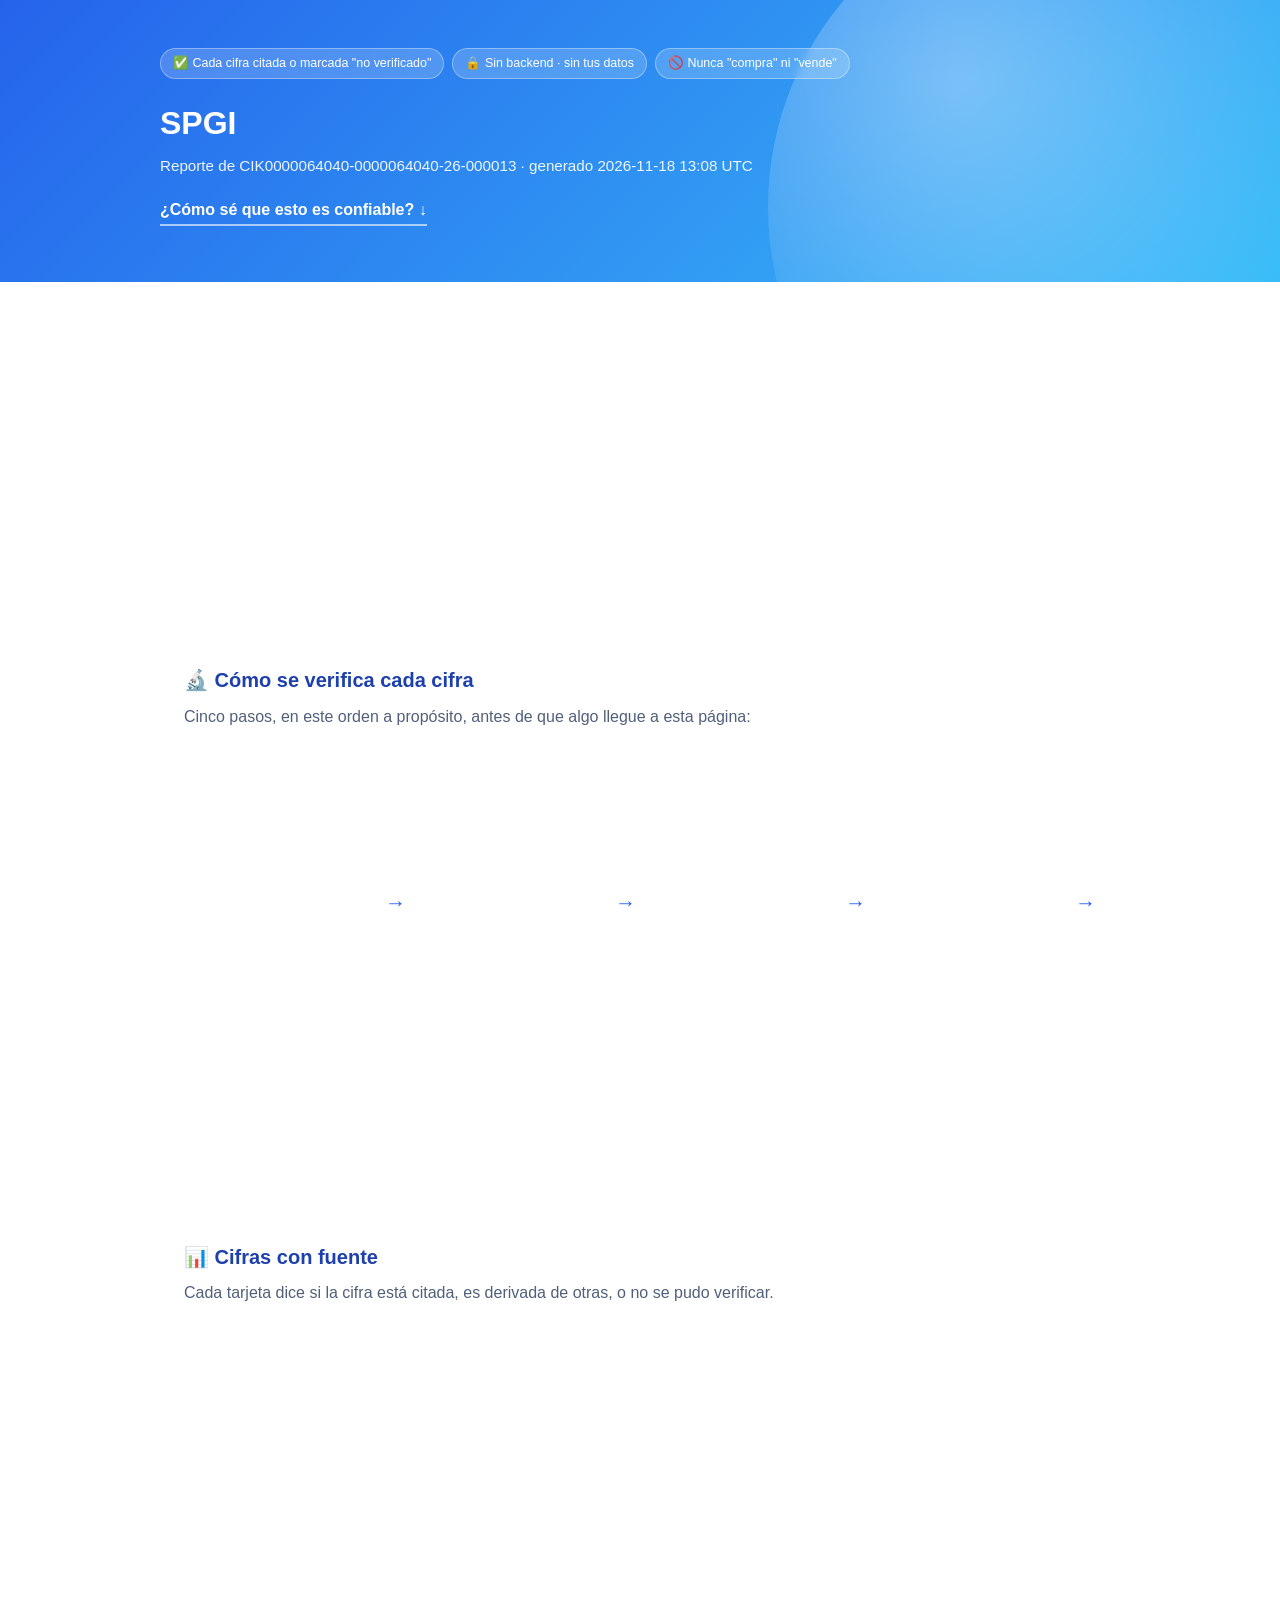
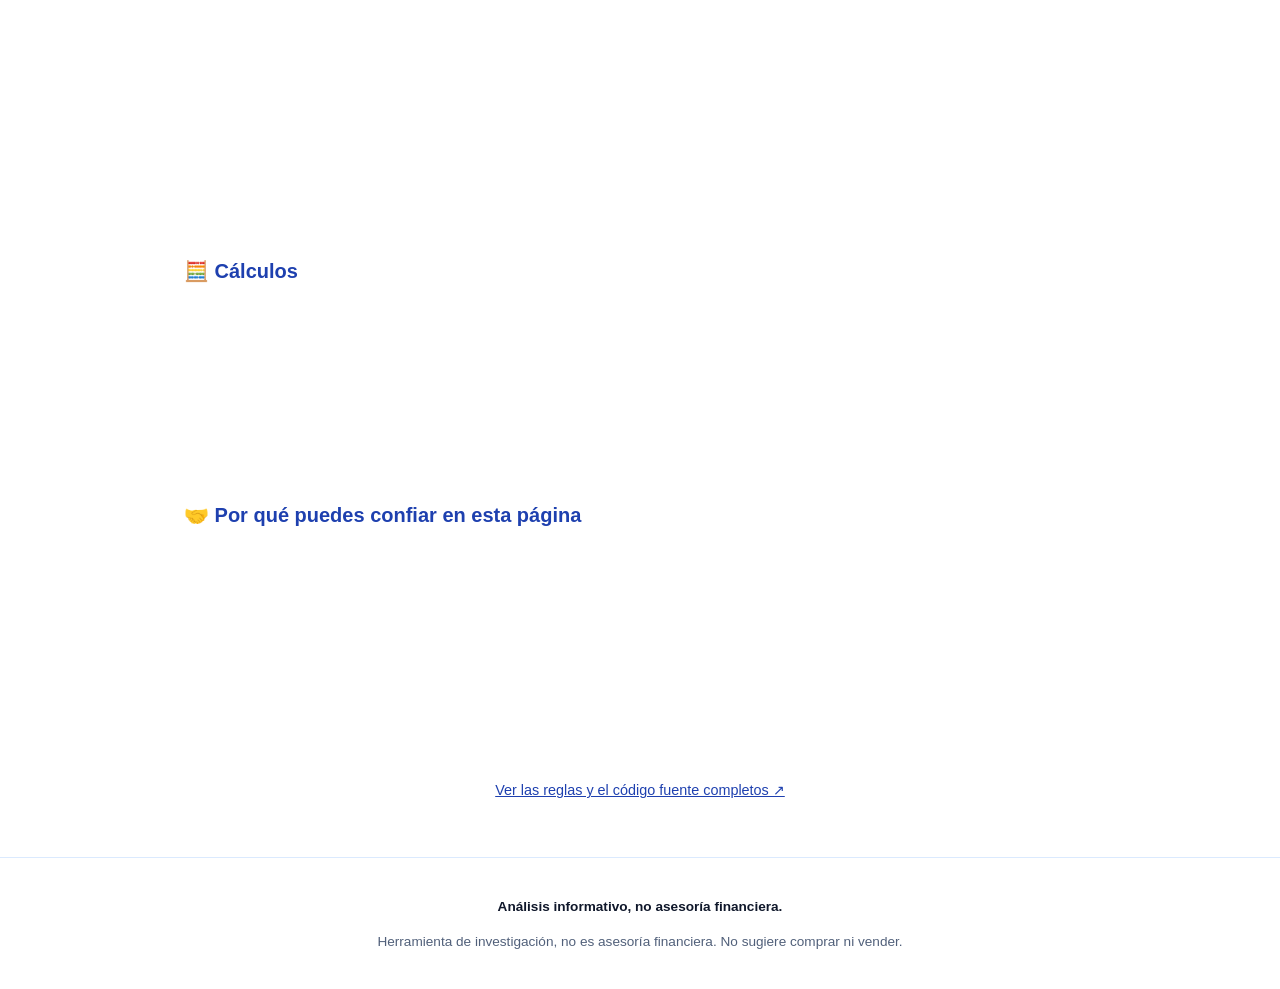
==== examples/reporte_ejemplo.html @ 07743f02 "feat: redesign the web report — animated, educational, same security posture - New hero section with" ====
<!doctype html>
<html lang="es">
<head>
<meta charset="utf-8">
<meta name="viewport" content="width=device-width, initial-scale=1">
<meta http-equiv="Content-Security-Policy" content="default-src 'none'; style-src 'self' 'unsafe-inline'; script-src 'self'; img-src 'self'; base-uri 'none'; form-action 'none'; frame-ancestors 'none'">
<meta name="referrer" content="no-referrer">
<title>SPGI — Reporte Quant Lab</title>
<style>
  :root {
    --bg: #ffffff;
    --surface: #eef5ff;
    --surface-2: #dbeafe;
    --accent: #2563eb;
    --accent-2: #38bdf8;
    --accent-dark: #1e40af;
    --text: #0f172a;
    --muted: #51607a;
    --warn-bg: #fff7ed;
    --warn-border: #f59e0b;
    --radius: 16px;
  }
  * { box-sizing: border-box; }
  html { scroll-behavior: smooth; }
  body {
    margin: 0;
    background: var(--bg);
    color: var(--text);
    font-family: -apple-system, BlinkMacSystemFont, "Segoe UI", Roboto, Helvetica, Arial, sans-serif;
    line-height: 1.55;
  }
  a { color: var(--accent-dark); }
  #scroll-progress {
    position: fixed; top: 0; left: 0; height: 3px; width: 0%;
    background: linear-gradient(90deg, var(--accent), var(--accent-2));
    z-index: 50; transition: width .1s linear;
  }
  .hero {
    position: relative; overflow: hidden;
    background: linear-gradient(135deg, var(--accent) 0%, var(--accent-2) 100%);
    color: #ffffff; padding: 3rem 1.5rem 3.5rem;
  }
  .hero-blob {
    position: absolute; inset: -40% -10% auto auto; width: 60vw; height: 60vw; max-width: 640px; max-height: 640px;
    background: radial-gradient(circle at 30% 30%, rgba(255,255,255,.35), transparent 60%);
    border-radius: 50%; pointer-events: none;
  }
  .hero-inner { position: relative; max-width: 960px; margin: 0 auto; }
  .pill-row { display: flex; flex-wrap: wrap; gap: .5rem; margin-bottom: 1.25rem; }
  .pill {
    background: rgba(255,255,255,.18); border: 1px solid rgba(255,255,255,.35);
    padding: .3rem .75rem; border-radius: 999px; font-size: .78rem; backdrop-filter: blur(4px);
  }
  .hero h1 { margin: 0 0 .35rem; font-size: 2rem; }
  .hero-sub { margin: 0 0 1.25rem; opacity: .92; font-size: .95rem; }
  .hero-cta {
    display: inline-block; color: #ffffff; text-decoration: none; font-weight: 600;
    border-bottom: 2px solid rgba(255,255,255,.6); padding-bottom: 2px;
  }
  main { max-width: 960px; margin: 0 auto; padding: 2rem 1.5rem 1rem; }
  section { margin-bottom: 2.5rem; }
  h2 { color: var(--accent-dark); font-size: 1.25rem; }
  .section-intro { color: var(--muted); margin-top: -.5rem; }
  .risk {
    background: var(--warn-bg); border-left: 4px solid var(--warn-border);
    border-radius: var(--radius); padding: 1.25rem 1.5rem;
  }
  .risk ul { margin: .5rem 0; padding-left: 1.25rem; }
  .risk-note { color: var(--muted); font-size: .9rem; }

  .pipeline-track { display: flex; flex-wrap: wrap; align-items: stretch; gap: .5rem; }
  .step {
    flex: 1 1 160px; background: var(--surface); border: 1px solid var(--surface-2);
    border-radius: var(--radius); padding: 1.1rem; text-align: center;
  }
  .step-icon { font-size: 1.6rem; margin-bottom: .4rem; }
  .step h3 { margin: 0 0 .35rem; font-size: .95rem; color: var(--accent-dark); }
  .step p { margin: 0; font-size: .82rem; color: var(--muted); }
  .step-arrow { align-self: center; color: var(--accent); font-size: 1.3rem; flex: 0 0 auto; }
  @media (max-width: 720px) { .step-arrow { transform: rotate(90deg); } }

  .trust-grid { display: grid; grid-template-columns: repeat(auto-fit, minmax(220px, 1fr)); gap: 1rem; margin-bottom: 1rem; }
  .trust-card { background: var(--surface); border: 1px solid var(--surface-2); border-radius: var(--radius); padding: 1.1rem; }
  .trust-icon { font-size: 1.5rem; margin-bottom: .3rem; }
  .trust-card h3 { margin: 0 0 .3rem; font-size: .95rem; }
  .trust-card p { margin: 0; font-size: .85rem; color: var(--muted); }
  .trust-link { text-align: center; font-size: .9rem; }

  .grid { display: grid; grid-template-columns: repeat(auto-fit, minmax(220px, 1fr)); gap: 1rem; }
  .calc-grid { display: grid; grid-template-columns: repeat(auto-fit, minmax(220px, 1fr)); gap: 1rem; }
  .card {
    background: var(--surface); border: 1px solid var(--surface-2); border-radius: var(--radius);
    padding: 1rem 1.1rem; transition: transform .2s ease, box-shadow .2s ease;
  }
  .card:hover { transform: translateY(-3px); box-shadow: 0 10px 24px -12px rgba(37,99,235,.35); }
  .card-head { display: flex; align-items: center; gap: .5rem; }
  .card-head h3 { margin: 0; font-size: .92rem; color: var(--text); flex: 1; }
  .card-icon { font-size: 1.1rem; }
  .card-value { font-size: 1.5rem; font-weight: 700; margin: .5rem 0; color: var(--accent-dark); }
  .card-note { color: var(--muted); font-size: .85rem; margin: 0; }
  .card-detail summary { cursor: pointer; color: var(--accent-dark); font-size: .85rem; }
  .card-detail summary:focus-visible, a:focus-visible, button:focus-visible {
    outline: 3px solid var(--accent); outline-offset: 2px;
  }
  .card-detail div { font-size: .85rem; color: var(--muted); margin-top: .4rem; }
  .card-detail blockquote {
    margin: .4rem 0 0; padding: .5rem .75rem; background: #ffffff;
    border-left: 3px solid var(--accent); border-radius: 6px; font-style: italic;
  }
  .badge { font-size: .7rem; padding: .15rem .5rem; border-radius: 999px; white-space: nowrap; }
  .badge-ok { background: #dcfce7; color: #166534; }
  .badge-info { background: #dbeafe; color: #1e40af; }
  .badge-warn { background: #fef3c7; color: #92400e; }
  .cambios-body { white-space: pre-line; }
  footer {
    text-align: center; color: var(--muted); font-size: .85rem;
    padding: 1.5rem; border-top: 1px solid var(--surface-2);
  }
  footer strong { color: var(--text); }
  .reveal { opacity: 0; transform: translateY(14px); transition: opacity .5s ease, transform .5s ease; }
  .reveal.is-visible { opacity: 1; transform: none; }
  @media (prefers-reduced-motion: reduce) {
    html { scroll-behavior: auto; }
    .reveal { opacity: 1; transform: none; transition: none; }
    .card { transition: none; }
    #scroll-progress { transition: none; }
  }
</style>
</head>
<body>
  <div id="scroll-progress"></div>
  
  <header class="hero">
    <div class="hero-blob" aria-hidden="true"></div>
    <div class="hero-inner">
      <div class="pill-row">
        <span class="pill">✅ Cada cifra citada o marcada "no verificado"</span>
        <span class="pill">🔒 Sin backend · sin tus datos</span>
        <span class="pill">🚫 Nunca "compra" ni "vende"</span>
      </div>
      <h1>SPGI</h1>
      <p class="hero-sub">Reporte de CIK0000064040-0000064040-26-000013 · generado 2026-11-18 13:08 UTC</p>
      <a class="hero-cta" href="#como-funciona">¿Cómo sé que esto es confiable? ↓</a>
    </div>
  </header>
  <main>
    
    <section class="risk reveal" aria-labelledby="risk-title">
      <h2 id="risk-title">⚠️ Riesgo y limitaciones (léase primero)</h2>
      <p>Estas cifras <strong>no se pudieron verificar</strong> con una cita en el documento y no se usaron en ningún cálculo:</p><ul><li>Variación de capital de trabajo</li></ul>
      <p class="risk-fcf"><strong>El FCF no se pudo calcular:</strong> FCF no se calcula: falta(n) Variación de capital de trabajo (no verificado). No se rellena con 0 ni con un supuesto.</p>
      <p class="risk-note">Este reporte describe lo que dice el documento oficial citado abajo;
      no es una tesis de inversión completa y no sustituye leer el reporte completo.</p>
    </section>
    
    <section class="pipeline" id="como-funciona" aria-labelledby="pipeline-title">
      <h2 id="pipeline-title">🔬 Cómo se verifica cada cifra</h2>
      <p class="section-intro">Cinco pasos, en este orden a propósito, antes de que algo llegue a esta
      página:</p>
      <div class="pipeline-track">
        <div class="step reveal" style="transition-delay:0ms">
          <div class="step-icon" aria-hidden="true">📥</div>
          <h3>Ingesta</h3>
          <p>Se descarga el documento oficial y se guarda con su huella digital (hash). Esa huella es la identidad del documento para todo lo que sigue: si cambia un solo carácter, la huella cambia y se nota.</p>
        </div>
        <span class="step-arrow" aria-hidden="true">→</span>
        <div class="step reveal" style="transition-delay:90ms">
          <div class="step-icon" aria-hidden="true">🔍</div>
          <h3>Extracción</h3>
          <p>Cada cifra se busca en los datos estructurados del propio documento (XBRL en línea) y se localiza su frase exacta ahí mismo — nunca se copia de un resumen ni se inventa.</p>
        </div>
        <span class="step-arrow" aria-hidden="true">→</span>
        <div class="step reveal" style="transition-delay:180ms">
          <div class="step-icon" aria-hidden="true">🛡️</div>
          <h3>Verificación</h3>
          <p>Un verificador independiente vuelve a abrir el documento guardado y confirma que cada frase exista ahí, literal. Si no existe, se descarta — esto pasa antes de que cualquier modelo de lenguaje intervenga.</p>
        </div>
        <span class="step-arrow" aria-hidden="true">→</span>
        <div class="step reveal" style="transition-delay:270ms">
          <div class="step-icon" aria-hidden="true">🤖</div>
          <h3>Resumen (IA)</h3>
          <p>El modelo redacta a partir de las cifras YA verificadas — nunca lee el documento original. Así, nada escondido en el documento puede influir en lo que escribe.</p>
        </div>
        <span class="step-arrow" aria-hidden="true">→</span>
        <div class="step reveal" style="transition-delay:360ms">
          <div class="step-icon" aria-hidden="true">📄</div>
          <h3>Reporte</h3>
          <p>El riesgo y las limitaciones se muestran primero, luego cada cifra con su fuente. Nunca una recomendación de compra o venta.</p>
        </div>
        
      </div>
    </section>
    <section aria-label="Cifras con fuente">
      <h2>📊 Cifras con fuente</h2>
      <p class="section-intro">Cada tarjeta dice si la cifra está citada, es derivada de otras, o no se pudo verificar.</p>
      <div class="grid">
      <article class="card reveal" style="transition-delay:0ms" data-key="revenue">
        <header class="card-head">
          <span class="card-icon" aria-hidden="true">💰</span>
          <h3>Ingresos</h3>
          <span class="badge badge-ok">citado</span>
        </header>
        <p class="card-value" data-count="15336000000.0">US$ 15,336,000,000</p>
        <details class="card-detail">
          <summary>Ver fuente</summary>
          <div>CIK0000064040-0000064040-26-000013 · Estado de resultados<blockquote>ts of Income                                            (in millions, except per share data)  Year Ended December 31,       2025    2024    2023    Revenue  $  15,336</blockquote></div>
        </details>
      </article>
      <article class="card reveal" style="transition-delay:60ms" data-key="operating_income">
        <header class="card-head">
          <span class="card-icon" aria-hidden="true">⚙️</span>
          <h3>Utilidad operativa</h3>
          <span class="badge badge-ok">citado</span>
        </header>
        <p class="card-value" data-count="6478000000.0">US$ 6,478,000,000</p>
        <details class="card-detail">
          <summary>Ver fuente</summary>
          <div>CIK0000064040-0000064040-26-000013 · Estado de resultados<blockquote>n dispositions, net   ( 273 )      ( 59 )      70       Equity in income on unconsolidated subsidiaries   ( 28 )      ( 43 )      ( 36 )      Operating profit  6,478</blockquote></div>
        </details>
      </article>
      <article class="card reveal" style="transition-delay:120ms" data-key="depreciation_amortization">
        <header class="card-head">
          <span class="card-icon" aria-hidden="true">📉</span>
          <h3>Depreciación y amortización</h3>
          <span class="badge badge-ok">citado</span>
        </header>
        <p class="card-value" data-count="1179000000.0">US$ 1,179,000,000</p>
        <details class="card-detail">
          <summary>Ver fuente</summary>
          <div>CIK0000064040-0000064040-26-000013 · Estado de flujo de efectivo<blockquote>reportable segments  1,164       1,160       1,129       185       118       139       Corporate  15       13       14       10       6       4       Total  $  1,179</blockquote></div>
        </details>
      </article>
      <article class="card reveal" style="transition-delay:180ms" data-key="ebitda">
        <header class="card-head">
          <span class="card-icon" aria-hidden="true">⚡</span>
          <h3>EBITDA (derivado)</h3>
          <span class="badge badge-info">derivado</span>
        </header>
        <p class="card-value" data-count="7657000000.0">US$ 7,657,000,000</p>
        <details class="card-detail">
          <summary>Ver fuente</summary>
          <div>EBITDA = utilidad operativa + depreciación y amortización (SPEC.md 4.1).</div>
        </details>
      </article>
      <article class="card reveal" style="transition-delay:240ms" data-key="income_tax_expense">
        <header class="card-head">
          <span class="card-icon" aria-hidden="true">🏛️</span>
          <h3>Gasto por impuestos (devengado)</h3>
          <span class="badge badge-ok">citado</span>
        </header>
        <p class="card-value" data-count="1407000000.0">US$ 1,407,000,000</p>
        <details class="card-detail">
          <summary>Ver fuente</summary>
          <div>CIK0000064040-0000064040-26-000013 · Estado de resultados<blockquote>est expense, net  287       297       334                     Income before taxes on income  6,227       5,308       3,671       Provision for taxes on income  1,407</blockquote></div>
        </details>
      </article>
      <article class="card reveal" style="transition-delay:300ms" data-key="income_tax_paid">
        <header class="card-head">
          <span class="card-icon" aria-hidden="true">🧾</span>
          <h3>Impuestos pagados en efectivo (referencia)</h3>
          <span class="badge badge-ok">citado</span>
        </header>
        <p class="card-value" data-count="1502000000.0">US$ 1,502,000,000</p>
        <details class="card-detail">
          <summary>Ver fuente</summary>
          <div>CIK0000064040-0000064040-26-000013 · Notas al estado de flujo de efectivo<blockquote>ear  $  1,745       $  1,666       $  1,291       Cash paid during the year for:              Interest  $  390       $  391       $  369       Income taxes  $  1,502</blockquote></div>
        </details>
      </article>
      <article class="card reveal" style="transition-delay:360ms" data-key="capex">
        <header class="card-head">
          <span class="card-icon" aria-hidden="true">🏗️</span>
          <h3>CAPEX</h3>
          <span class="badge badge-ok">citado</span>
        </header>
        <p class="card-value" data-count="195000000.0">US$ 195,000,000</p>
        <details class="card-detail">
          <summary>Ver fuente</summary>
          <div>CIK0000064040-0000064040-26-000013 · Estado de flujo de efectivo / nota de propiedad, planta y equipo<blockquote>1,129       185       118       139       Corporate  15       13       14       10       6       4       Total  $  1,179       $  1,173       $  1,143       $  195</blockquote></div>
        </details>
      </article>
      <article class="card reveal" style="transition-delay:360ms" data-key="working_capital_change">
        <header class="card-head">
          <span class="card-icon" aria-hidden="true">🔄</span>
          <h3>Variación de capital de trabajo</h3>
          <span class="badge badge-warn">no verificado</span>
        </header>
        <p class="card-value">no verificado</p>
        <details class="card-detail">
          <summary>Ver fuente</summary>
          <div>Este filing no reporta una línea agregada de capital de trabajo (se probó: IncreaseDecreaseInOperatingCapital, IncreaseDecreaseInOperatingAssets, IncreaseDecreaseInOperatingLiabilities, IncreaseDecreaseInOtherOperatingCapitalNet). El MVP no suma líneas individuales a ciegas (SPEC.md 4.4, paso 3): queda como no verificado.</div>
        </details>
      </article>
      </div>
    </section>
    <section aria-label="Cálculos">
      <h2>🧮 Cálculos</h2>
      
    <section class="calc-grid" aria-label="Cálculos">
      <article class="card reveal">
        <header class="card-head"><span class="card-icon" aria-hidden="true">🧮</span><h3>FCF</h3></header>
        <p class="card-value">no verificado</p>
        <p class="card-note">FCF no se calcula: falta(n) Variación de capital de trabajo (no verificado). No se rellena con 0 ni con un supuesto.</p>
      </article>
      <article class="card reveal">
        <header class="card-head"><span class="card-icon" aria-hidden="true">📈</span><h3>CAGR de ingresos</h3></header>
        <p class="card-value" data-count="10.770153950216987" data-suffix="%">+10.77%</p>
        <p class="card-note">CAGR de ingresos entre 2023-12-31 y 2025-12-31 (2.00 años).</p>
      </article>
    </section>
    </section>
    
    
    <section class="trust" aria-labelledby="trust-title">
      <h2 id="trust-title">🤝 Por qué puedes confiar en esta página</h2>
      <div class="trust-grid">
      <div class="trust-card reveal">
        <div class="trust-icon" aria-hidden="true">🔒</div>
        <h3>Sin tus datos, nunca</h3>
        <p>Esta página es un archivo estático: no hay servidor, no hay formularios, no se guarda nada en tu navegador. Solo muestra cifras públicas de una empresa de ejemplo.</p>
      </div>
      <div class="trust-card reveal">
        <div class="trust-icon" aria-hidden="true">🚫</div>
        <h3>Nunca una orden de compra o venta</h3>
        <p>El objetivo es mostrar de dónde sale cada número, no decirte qué hacer con tu dinero. Eso siempre lo decides tú, con tu propio criterio.</p>
      </div>
      <div class="trust-card reveal">
        <div class="trust-icon" aria-hidden="true">🧩</div>
        <h3>Código abierto y verificable</h3>
        <p>Las reglas de este sistema (qué se cita, cómo se calcula cada cifra, cómo se verifica) están escritas y versionadas — no son una caja negra.</p>
      </div>
      </div>
      <p class="trust-link">
        <a href="https://github.com/Hsoja/quant-lab" target="_blank" rel="noopener noreferrer">Ver las reglas y el código fuente completos ↗</a>
      </p>
    </section>
  </main>
  <footer>
    <p><strong>Análisis informativo, no asesoría financiera.</strong></p>
    <p>Herramienta de investigación, no es asesoría financiera. No sugiere comprar ni vender.</p>
  </footer>
  <script>
  (function () {
    "use strict";
    var prefersReduced = window.matchMedia("(prefers-reduced-motion: reduce)").matches;

    var progress = document.getElementById("scroll-progress");
    function updateProgress() {
      var doc = document.documentElement;
      var max = doc.scrollHeight - doc.clientHeight;
      var pct = max > 0 ? (doc.scrollTop / max) * 100 : 0;
      progress.style.width = pct + "%";
    }
    window.addEventListener("scroll", updateProgress, { passive: true });
    updateProgress();

    function animateCount(el) {
      var raw = el.getAttribute("data-count");
      if (raw === null) return;
      var target = parseFloat(raw);
      if (isNaN(target)) return;
      var suffix = el.getAttribute("data-suffix") || "";
      var isMoney = suffix === "";
      if (prefersReduced) return; // el texto final ya está en el DOM, no hace falta animar
      var start = null;
      var duration = 900;
      function step(ts) {
        if (start === null) start = ts;
        var progressRatio = Math.min((ts - start) / duration, 1);
        var current = target * progressRatio;
        if (isMoney) {
          el.textContent = "US$ " + Math.round(current).toLocaleString("en-US");
        } else {
          el.textContent = (current >= 0 ? "+" : "") + current.toFixed(2) + suffix;
        }
        if (progressRatio < 1) {
          window.requestAnimationFrame(step);
        } else if (isMoney) {
          el.textContent = "US$ " + Math.round(target).toLocaleString("en-US");
        }
      }
      window.requestAnimationFrame(step);
    }

    var items = document.querySelectorAll(".reveal");
    if (prefersReduced || !("IntersectionObserver" in window)) {
      items.forEach(function (el) { el.classList.add("is-visible"); });
      return;
    }
    var observer = new IntersectionObserver(function (entries) {
      entries.forEach(function (entry) {
        if (entry.isIntersecting) {
          entry.target.classList.add("is-visible");
          var counter = entry.target.querySelector("[data-count]");
          if (counter) animateCount(counter);
          observer.unobserve(entry.target);
        }
      });
    }, { threshold: 0.15 });
    items.forEach(function (el) { observer.observe(el); });
  })();
  </script>
</body>
</html>
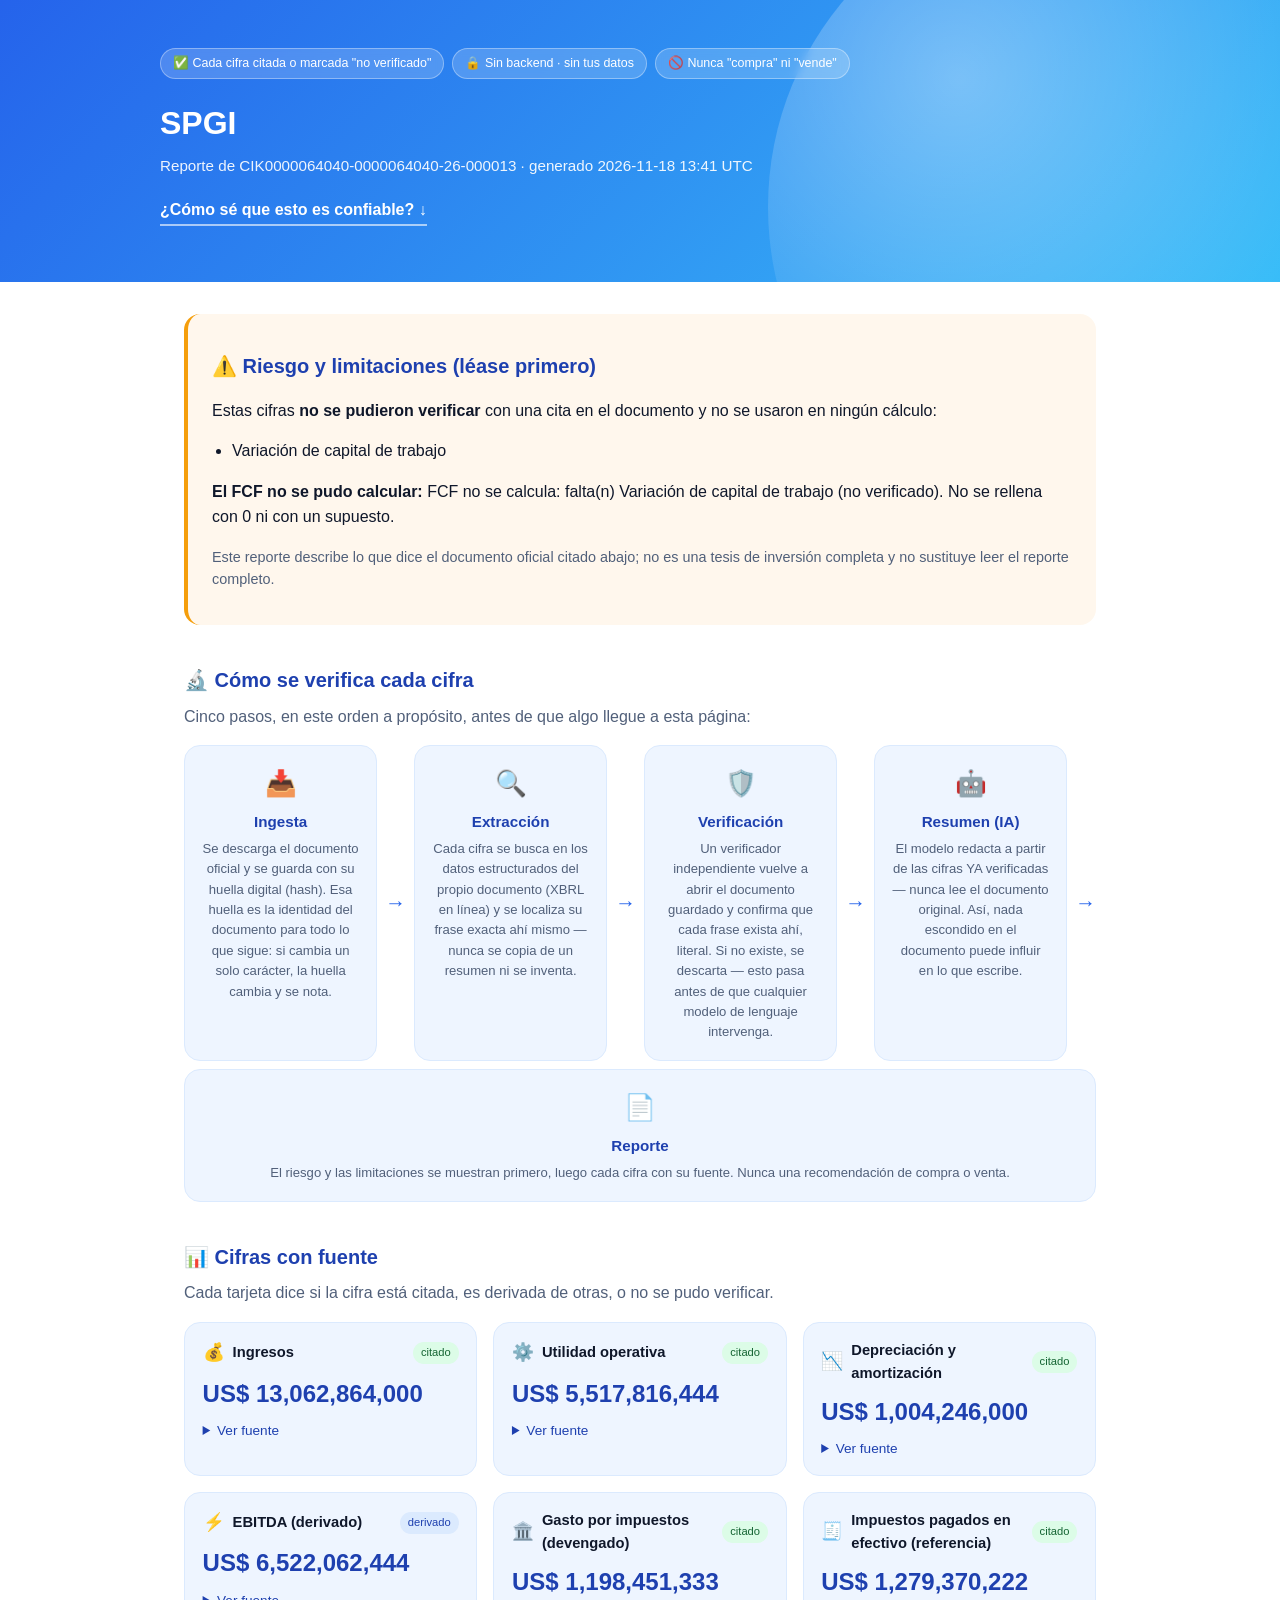
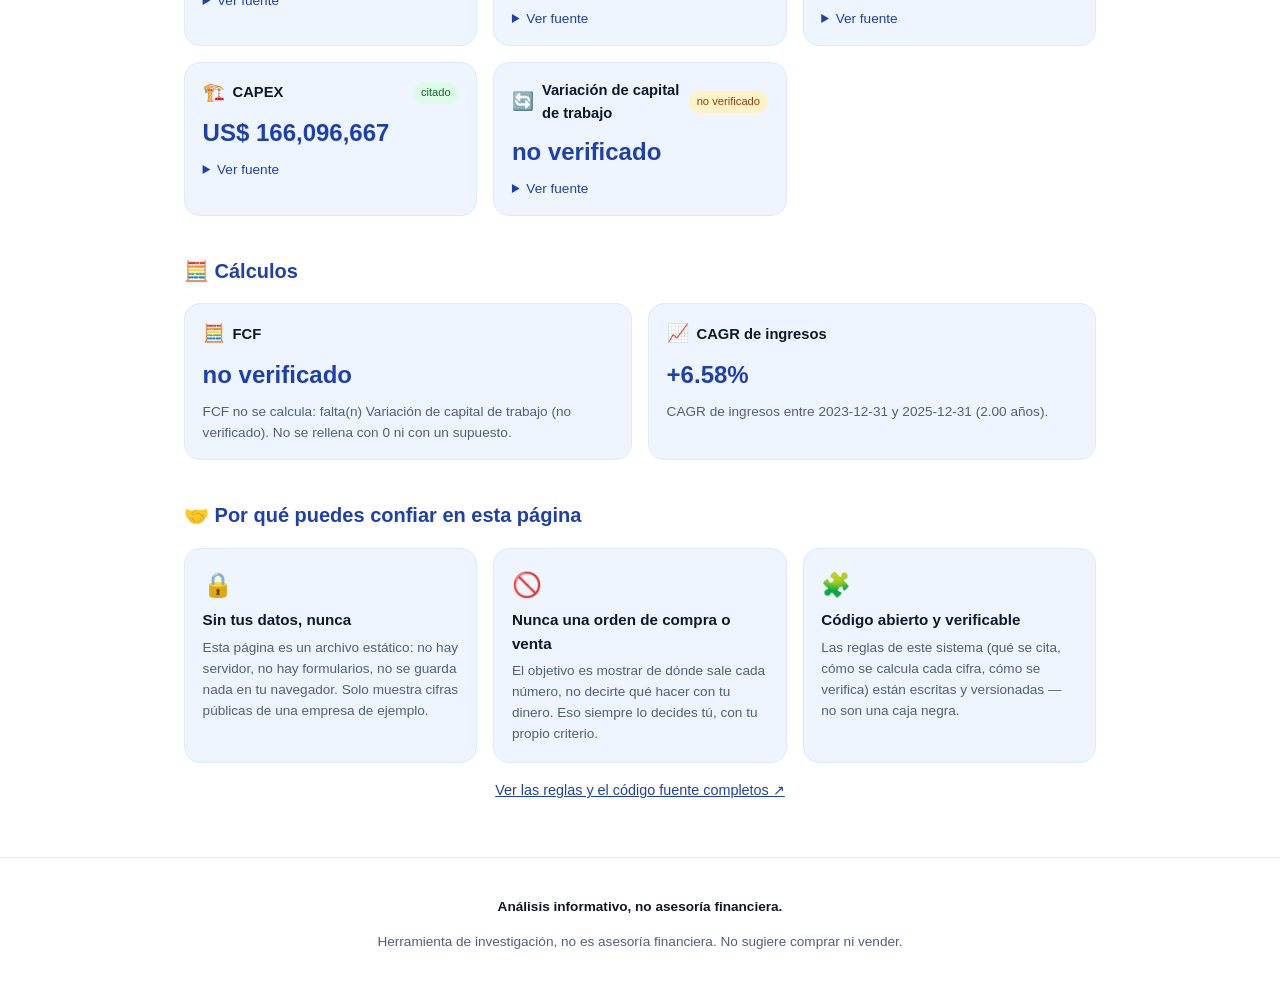
==== commit 6219d083: "fix: the page's own CSP was blocking its reveal/animation script script-src 'self' does NOT allow an" ====
--- a/examples/reporte_ejemplo.html
+++ b/examples/reporte_ejemplo.html
@@ -3,7 +3,7 @@
 <head>
 <meta charset="utf-8">
 <meta name="viewport" content="width=device-width, initial-scale=1">
-<meta http-equiv="Content-Security-Policy" content="default-src 'none'; style-src 'self' 'unsafe-inline'; script-src 'self'; img-src 'self'; base-uri 'none'; form-action 'none'; frame-ancestors 'none'">
+<meta http-equiv="Content-Security-Policy" content="default-src 'none'; style-src 'self' 'unsafe-inline'; script-src 'self' 'sha256-mO1xldGY7iLxKxxu8t5a+Rd72gFRvZugC+tmHuEzR8s='; img-src 'self'; base-uri 'none'; form-action 'none'; frame-ancestors 'none'">
 <meta name="referrer" content="no-referrer">
 <title>SPGI — Reporte Quant Lab</title>
 <style>
@@ -139,7 +139,7 @@
         <span class="pill">🚫 Nunca "compra" ni "vende"</span>
       </div>
       <h1>SPGI</h1>
-      <p class="hero-sub">Reporte de CIK0000064040-0000064040-26-000013 · generado 2026-11-18 13:08 UTC</p>
+      <p class="hero-sub">Reporte de CIK0000064040-0000064040-26-000013 · generado 2026-11-18 13:41 UTC</p>
       <a class="hero-cta" href="#como-funciona">¿Cómo sé que esto es confiable? ↓</a>
     </div>
   </header>
@@ -338,66 +338,64 @@
     <p><strong>Análisis informativo, no asesoría financiera.</strong></p>
     <p>Herramienta de investigación, no es asesoría financiera. No sugiere comprar ni vender.</p>
   </footer>
-  <script>
-  (function () {
-    "use strict";
-    var prefersReduced = window.matchMedia("(prefers-reduced-motion: reduce)").matches;
-
-    var progress = document.getElementById("scroll-progress");
-    function updateProgress() {
-      var doc = document.documentElement;
-      var max = doc.scrollHeight - doc.clientHeight;
-      var pct = max > 0 ? (doc.scrollTop / max) * 100 : 0;
-      progress.style.width = pct + "%";
+  <script>(function () {
+  "use strict";
+  var prefersReduced = window.matchMedia("(prefers-reduced-motion: reduce)").matches;
+
+  var progress = document.getElementById("scroll-progress");
+  function updateProgress() {
+    var doc = document.documentElement;
+    var max = doc.scrollHeight - doc.clientHeight;
+    var pct = max > 0 ? (doc.scrollTop / max) * 100 : 0;
+    progress.style.width = pct + "%";
+  }
+  window.addEventListener("scroll", updateProgress, { passive: true });
+  updateProgress();
+
+  function animateCount(el) {
+    var raw = el.getAttribute("data-count");
+    if (raw === null) return;
+    var target = parseFloat(raw);
+    if (isNaN(target)) return;
+    var suffix = el.getAttribute("data-suffix") || "";
+    var isMoney = suffix === "";
+    if (prefersReduced) return; // el texto final ya está en el DOM, no hace falta animar
+    var start = null;
+    var duration = 900;
+    function step(ts) {
+      if (start === null) start = ts;
+      var progressRatio = Math.min((ts - start) / duration, 1);
+      var current = target * progressRatio;
+      if (isMoney) {
+        el.textContent = "US$ " + Math.round(current).toLocaleString("en-US");
+      } else {
+        el.textContent = (current >= 0 ? "+" : "") + current.toFixed(2) + suffix;
+      }
+      if (progressRatio < 1) {
+        window.requestAnimationFrame(step);
+      } else if (isMoney) {
+        el.textContent = "US$ " + Math.round(target).toLocaleString("en-US");
+      }
     }
-    window.addEventListener("scroll", updateProgress, { passive: true });
-    updateProgress();
-
-    function animateCount(el) {
-      var raw = el.getAttribute("data-count");
-      if (raw === null) return;
-      var target = parseFloat(raw);
-      if (isNaN(target)) return;
-      var suffix = el.getAttribute("data-suffix") || "";
-      var isMoney = suffix === "";
-      if (prefersReduced) return; // el texto final ya está en el DOM, no hace falta animar
-      var start = null;
-      var duration = 900;
-      function step(ts) {
-        if (start === null) start = ts;
-        var progressRatio = Math.min((ts - start) / duration, 1);
-        var current = target * progressRatio;
-        if (isMoney) {
-          el.textContent = "US$ " + Math.round(current).toLocaleString("en-US");
-        } else {
-          el.textContent = (current >= 0 ? "+" : "") + current.toFixed(2) + suffix;
-        }
-        if (progressRatio < 1) {
-          window.requestAnimationFrame(step);
-        } else if (isMoney) {
-          el.textContent = "US$ " + Math.round(target).toLocaleString("en-US");
-        }
+    window.requestAnimationFrame(step);
+  }
+
+  var items = document.querySelectorAll(".reveal");
+  if (prefersReduced || !("IntersectionObserver" in window)) {
+    items.forEach(function (el) { el.classList.add("is-visible"); });
+    return;
+  }
+  var observer = new IntersectionObserver(function (entries) {
+    entries.forEach(function (entry) {
+      if (entry.isIntersecting) {
+        entry.target.classList.add("is-visible");
+        var counter = entry.target.querySelector("[data-count]");
+        if (counter) animateCount(counter);
+        observer.unobserve(entry.target);
       }
-      window.requestAnimationFrame(step);
-    }
-
-    var items = document.querySelectorAll(".reveal");
-    if (prefersReduced || !("IntersectionObserver" in window)) {
-      items.forEach(function (el) { el.classList.add("is-visible"); });
-      return;
-    }
-    var observer = new IntersectionObserver(function (entries) {
-      entries.forEach(function (entry) {
-        if (entry.isIntersecting) {
-          entry.target.classList.add("is-visible");
-          var counter = entry.target.querySelector("[data-count]");
-          if (counter) animateCount(counter);
-          observer.unobserve(entry.target);
-        }
-      });
-    }, { threshold: 0.15 });
-    items.forEach(function (el) { observer.observe(el); });
-  })();
-  </script>
+    });
+  }, { threshold: 0.15 });
+  items.forEach(function (el) { observer.observe(el); });
+})();</script>
 </body>
 </html>
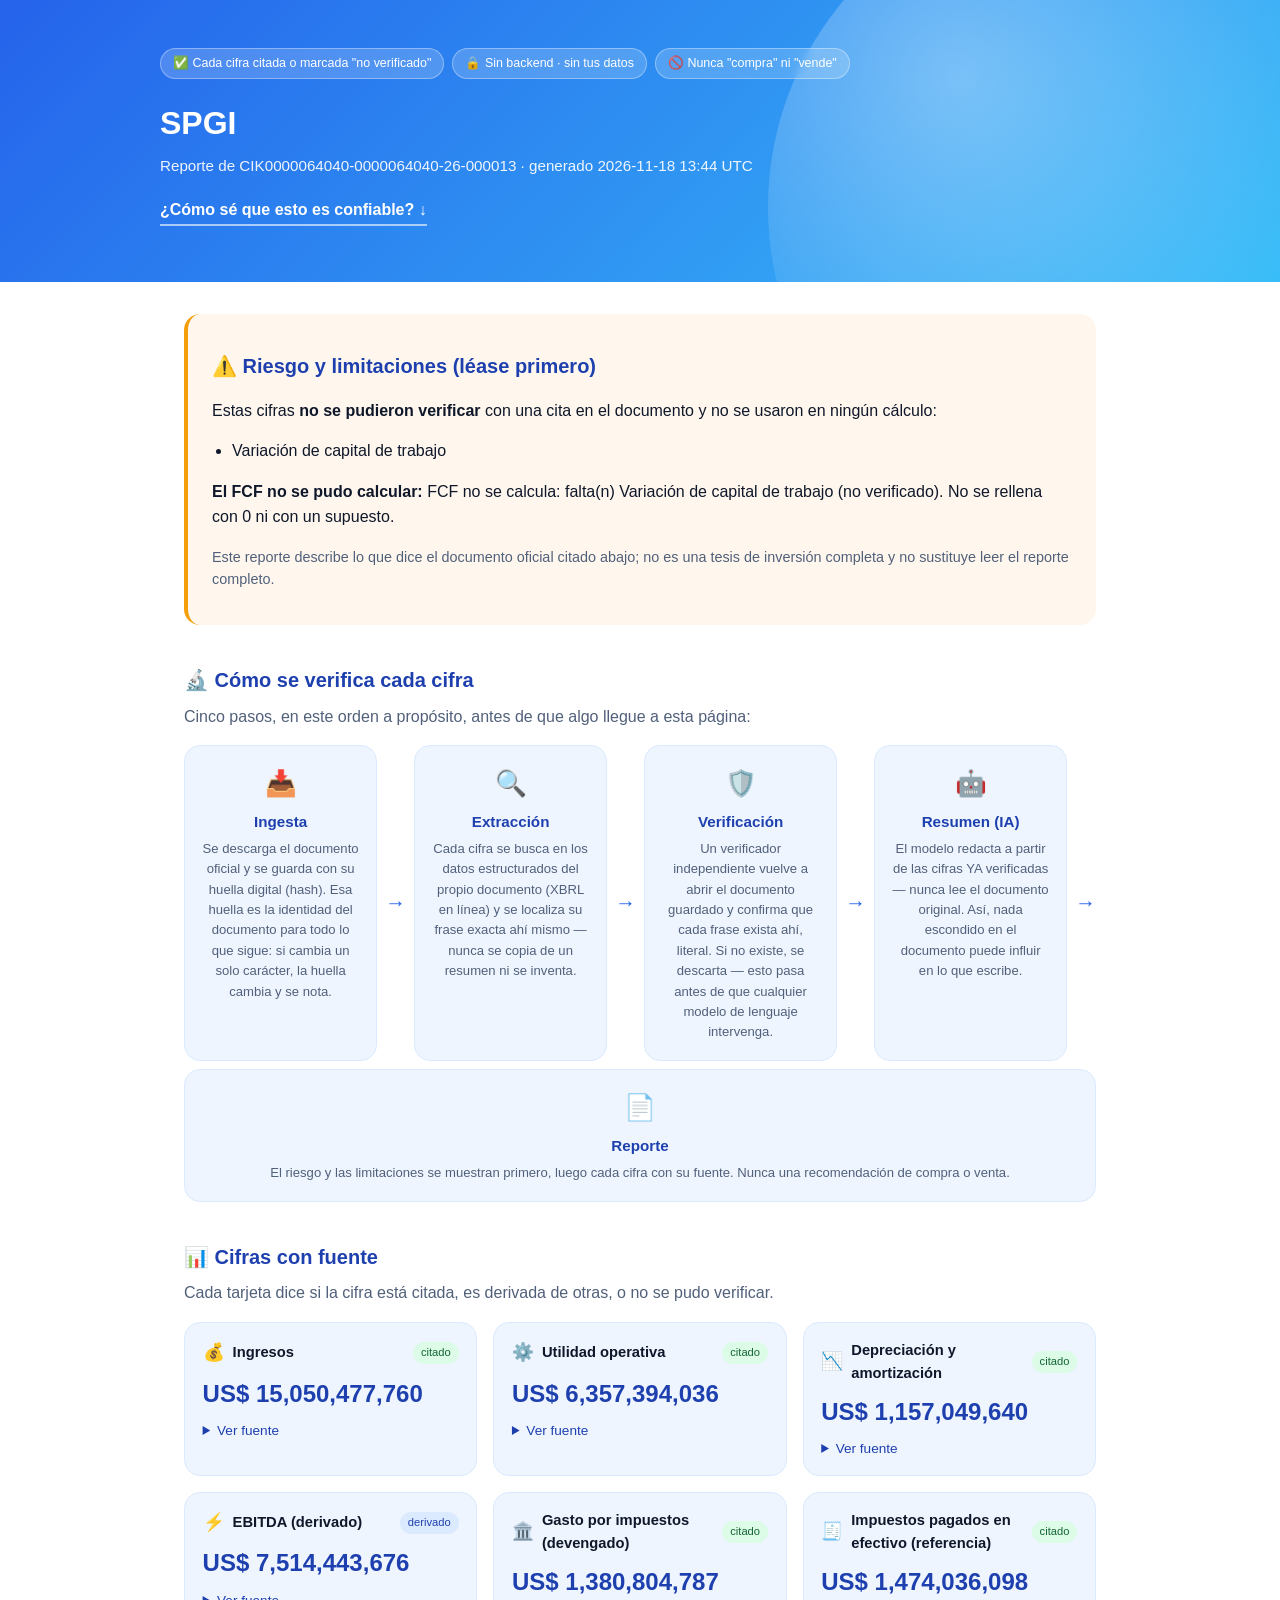
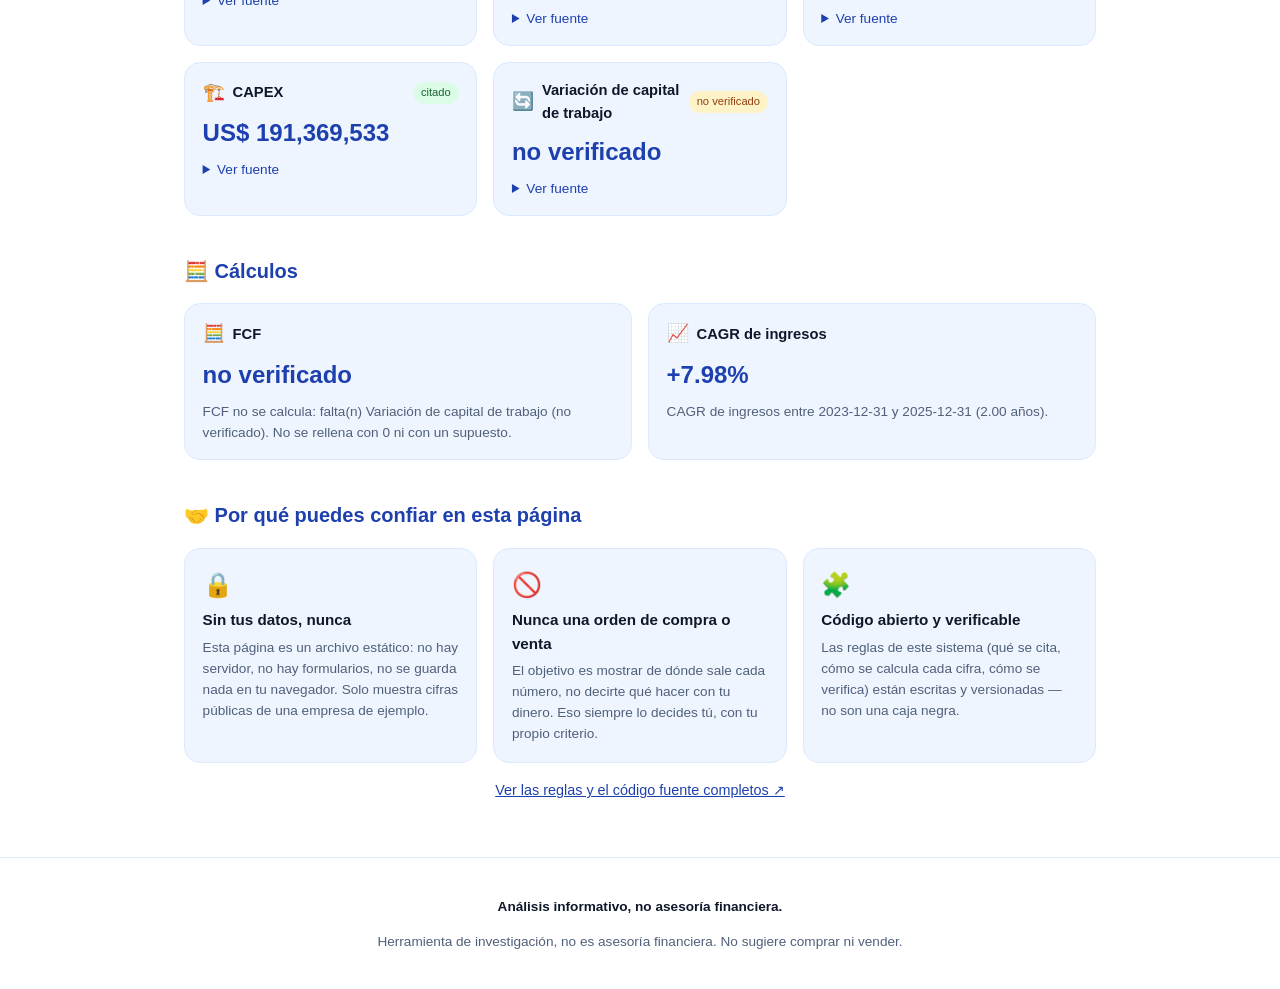
==== commit e5ce7a7f: "harden: reveal content is visible by default, not gated on JS succeeding The CSP fix in the previous" ====
--- a/examples/reporte_ejemplo.html
+++ b/examples/reporte_ejemplo.html
@@ -3,7 +3,7 @@
 <head>
 <meta charset="utf-8">
 <meta name="viewport" content="width=device-width, initial-scale=1">
-<meta http-equiv="Content-Security-Policy" content="default-src 'none'; style-src 'self' 'unsafe-inline'; script-src 'self' 'sha256-mO1xldGY7iLxKxxu8t5a+Rd72gFRvZugC+tmHuEzR8s='; img-src 'self'; base-uri 'none'; form-action 'none'; frame-ancestors 'none'">
+<meta http-equiv="Content-Security-Policy" content="default-src 'none'; style-src 'self' 'unsafe-inline'; script-src 'self' 'sha256-REAbf01tcqMVHn0uz9Bwxb5mxJFN78k8Uav5D58BGKQ='; img-src 'self'; base-uri 'none'; form-action 'none'; frame-ancestors 'none'">
 <meta name="referrer" content="no-referrer">
 <title>SPGI — Reporte Quant Lab</title>
 <style>
@@ -117,11 +117,15 @@
     padding: 1.5rem; border-top: 1px solid var(--surface-2);
   }
   footer strong { color: var(--text); }
-  .reveal { opacity: 0; transform: translateY(14px); transition: opacity .5s ease, transform .5s ease; }
+  /* El contenido es visible por defecto: si el script no corre, por lo que
+     sea (bloqueado, un error, JS desactivado), nunca desaparece. Solo se
+     "pre-esconde" para animar cuando el propio script confirma que arrancó
+     (clase .js-ready en <html>, puesta como primera línea del script). */
+  .js-ready .reveal { opacity: 0; transform: translateY(14px); transition: opacity .5s ease, transform .5s ease; }
   .reveal.is-visible { opacity: 1; transform: none; }
   @media (prefers-reduced-motion: reduce) {
     html { scroll-behavior: auto; }
-    .reveal { opacity: 1; transform: none; transition: none; }
+    .js-ready .reveal { opacity: 1; transform: none; transition: none; }
     .card { transition: none; }
     #scroll-progress { transition: none; }
   }
@@ -139,7 +143,7 @@
         <span class="pill">🚫 Nunca "compra" ni "vende"</span>
       </div>
       <h1>SPGI</h1>
-      <p class="hero-sub">Reporte de CIK0000064040-0000064040-26-000013 · generado 2026-11-18 13:41 UTC</p>
+      <p class="hero-sub">Reporte de CIK0000064040-0000064040-26-000013 · generado 2026-11-18 13:44 UTC</p>
       <a class="hero-cta" href="#como-funciona">¿Cómo sé que esto es confiable? ↓</a>
     </div>
   </header>
@@ -340,6 +344,11 @@
   </footer>
   <script>(function () {
   "use strict";
+  // Primera línea a propósito: recién ahora es seguro "pre-esconder" el
+  // contenido para animarlo. Si el script nunca llega a correr (CSP, un
+  // error, lo que sea), esta clase nunca se agrega y todo se queda visible
+  // por el valor por defecto del CSS.
+  document.documentElement.classList.add("js-ready");
   var prefersReduced = window.matchMedia("(prefers-reduced-motion: reduce)").matches;
 
   var progress = document.getElementById("scroll-progress");
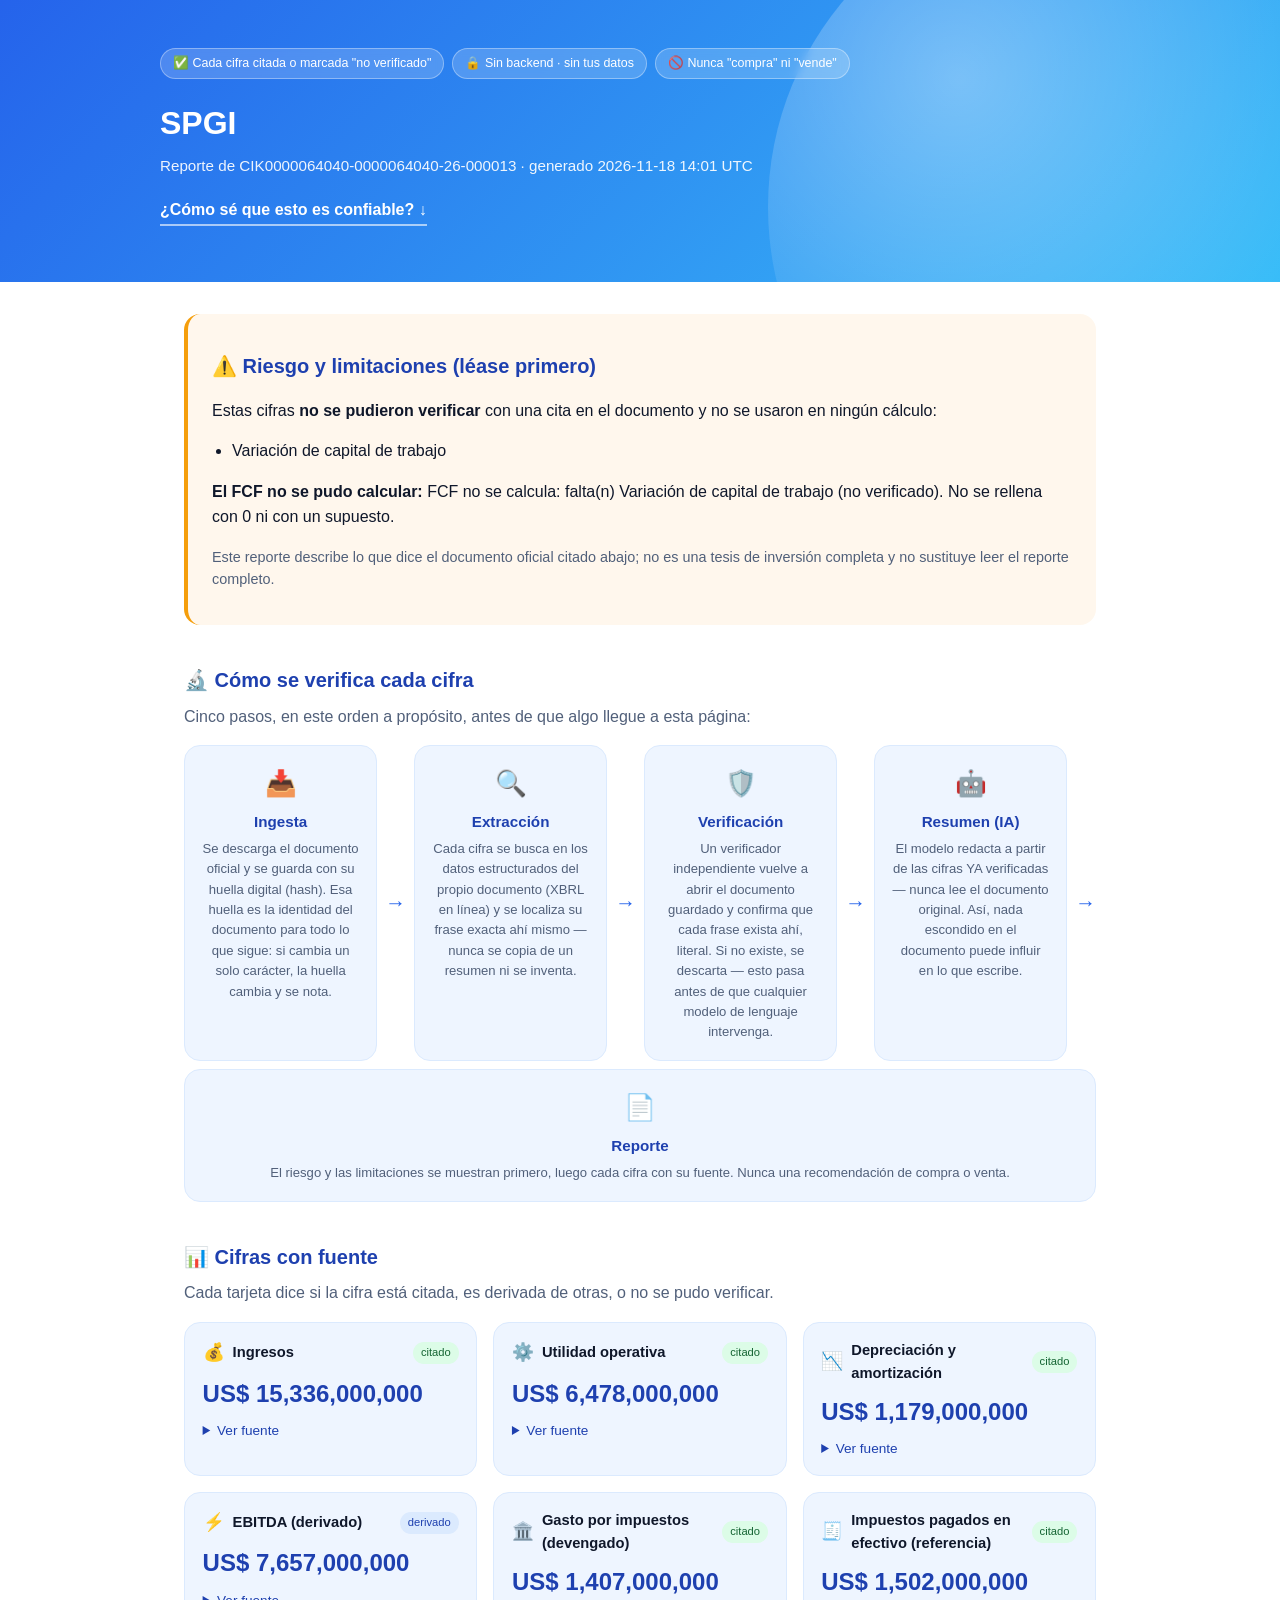
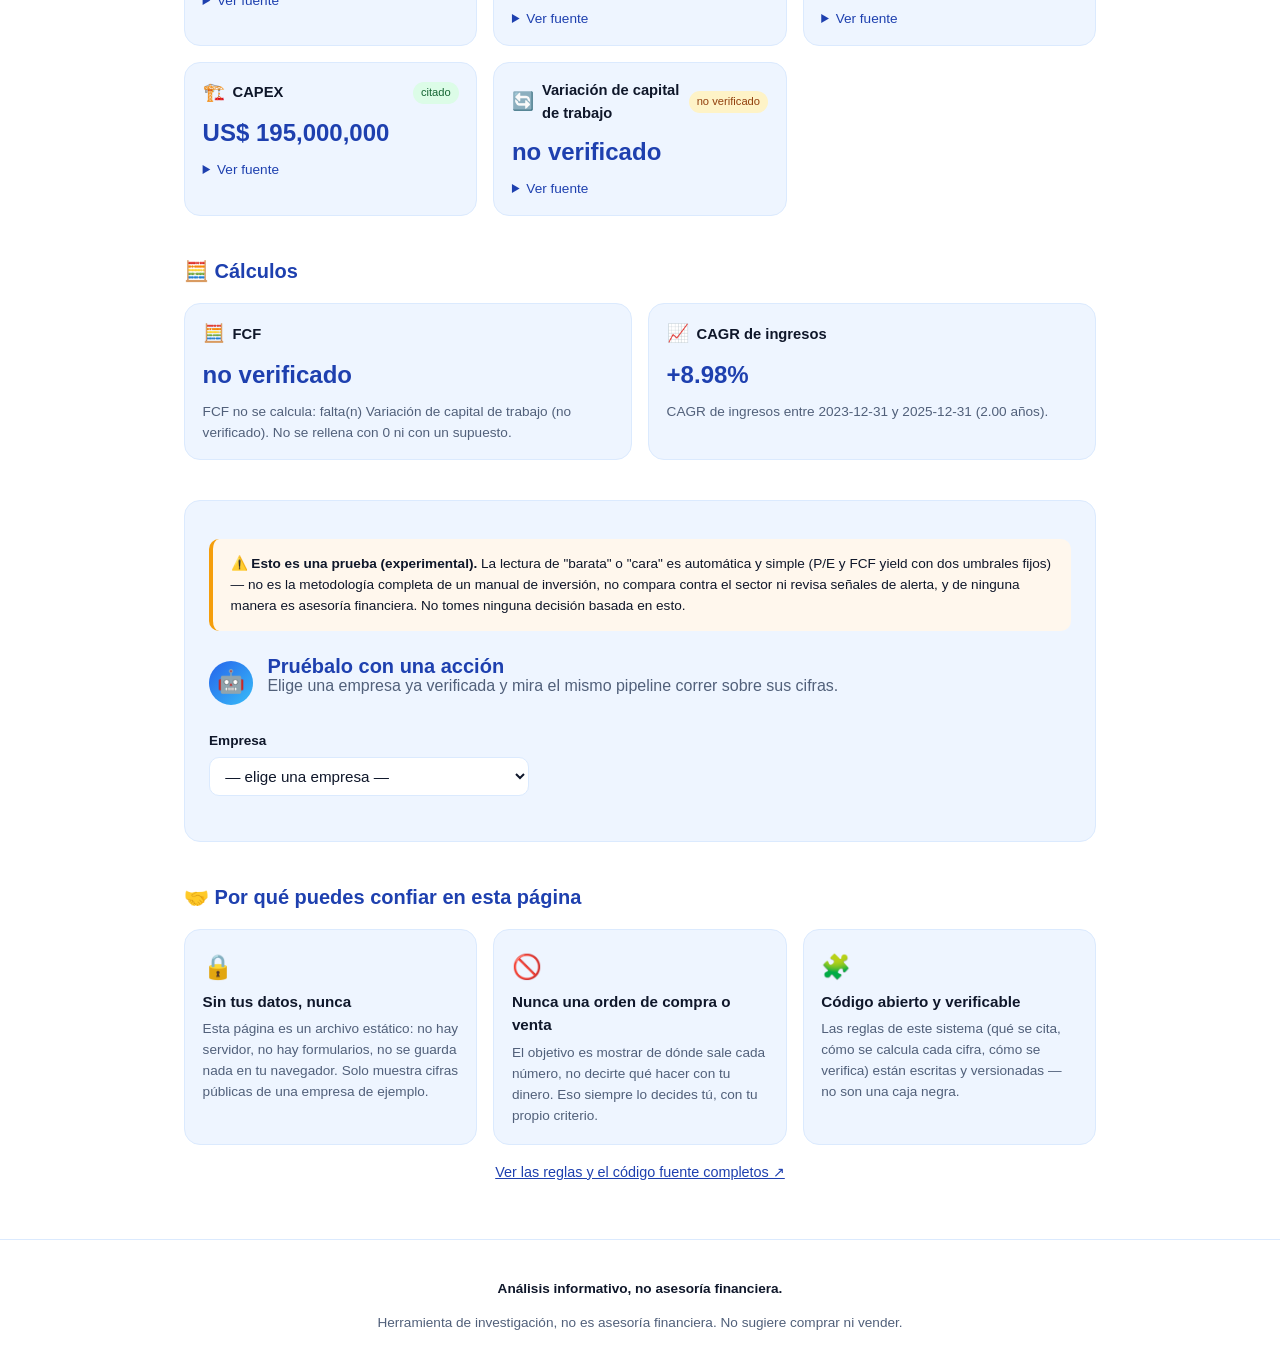
==== commit 20b6b324: "feat: add "try it with a stock" experimental section (P/E, FCF yield) - ingest/price.py: Yahoo Finan" ====
--- a/examples/reporte_ejemplo.html
+++ b/examples/reporte_ejemplo.html
@@ -3,7 +3,7 @@
 <head>
 <meta charset="utf-8">
 <meta name="viewport" content="width=device-width, initial-scale=1">
-<meta http-equiv="Content-Security-Policy" content="default-src 'none'; style-src 'self' 'unsafe-inline'; script-src 'self' 'sha256-REAbf01tcqMVHn0uz9Bwxb5mxJFN78k8Uav5D58BGKQ='; img-src 'self'; base-uri 'none'; form-action 'none'; frame-ancestors 'none'">
+<meta http-equiv="Content-Security-Policy" content="default-src 'none'; style-src 'self' 'unsafe-inline'; script-src 'self' 'sha256-XOZZcswid4G1J9QFNP85pm+zUI+91JR0V5/sgSb6bdc='; img-src 'self'; base-uri 'none'; form-action 'none'; frame-ancestors 'none'">
 <meta name="referrer" content="no-referrer">
 <title>SPGI — Reporte Quant Lab</title>
 <style>
@@ -112,6 +112,46 @@
   .badge-info { background: #dbeafe; color: #1e40af; }
   .badge-warn { background: #fef3c7; color: #92400e; }
   .cambios-body { white-space: pre-line; }
+
+  .try-it { background: var(--surface); border: 1px solid var(--surface-2); border-radius: var(--radius); padding: 1.5rem; }
+  .try-it-warning {
+    background: var(--warn-bg); border-left: 4px solid var(--warn-border); border-radius: 10px;
+    padding: .9rem 1.1rem; font-size: .85rem; margin-bottom: 1.25rem;
+  }
+  .try-it-head { display: flex; align-items: center; gap: .9rem; margin-bottom: 1rem; }
+  .try-it-head h2 { margin: 0; }
+  .bot-avatar {
+    flex: 0 0 auto; width: 44px; height: 44px; border-radius: 50%;
+    background: linear-gradient(135deg, var(--accent), var(--accent-2));
+    display: flex; align-items: center; justify-content: center; font-size: 1.4rem;
+    animation: bot-pulse 2.4s ease-in-out infinite;
+  }
+  @keyframes bot-pulse { 0%, 100% { transform: scale(1); } 50% { transform: scale(1.08); } }
+  .try-it-label { display: block; font-size: .85rem; font-weight: 600; margin-bottom: .35rem; }
+  .try-it-select {
+    width: 100%; max-width: 320px; padding: .55rem .7rem; border-radius: 10px;
+    border: 1px solid var(--surface-2); background: #ffffff; color: var(--text); font-size: .95rem;
+  }
+  .try-it-select:focus-visible { outline: 3px solid var(--accent); outline-offset: 2px; }
+  .try-it-result { margin-top: 1.25rem; min-height: 1px; }
+  .try-it-result-head { display: flex; align-items: center; gap: .6rem; flex-wrap: wrap; }
+  .try-it-result-head h3 { margin: 0; font-size: 1rem; }
+  .try-it-price { font-size: .95rem; margin: .5rem 0; }
+  .try-it-figures { display: grid; grid-template-columns: repeat(auto-fit, minmax(220px, 1fr)); gap: .5rem; margin-top: .75rem; }
+  .try-it-figure {
+    display: flex; align-items: center; justify-content: space-between; gap: .5rem;
+    background: #ffffff; border: 1px solid var(--surface-2); border-radius: 10px; padding: .5rem .7rem; font-size: .82rem;
+  }
+  .try-it-figure-label { color: var(--muted); }
+  .try-it-figure-value { font-weight: 700; }
+  .thinking { color: var(--muted); }
+  .thinking::after { content: ""; animation: thinking-dots 1.2s steps(4, end) infinite; }
+  @keyframes thinking-dots { 0% { content: ""; } 25% { content: "."; } 50% { content: ".."; } 75% { content: "..."; } }
+  @media (prefers-reduced-motion: reduce) {
+    .bot-avatar { animation: none; }
+    .thinking::after { animation: none; content: "..."; }
+  }
+
   footer {
     text-align: center; color: var(--muted); font-size: .85rem;
     padding: 1.5rem; border-top: 1px solid var(--surface-2);
@@ -143,7 +183,7 @@
         <span class="pill">🚫 Nunca "compra" ni "vende"</span>
       </div>
       <h1>SPGI</h1>
-      <p class="hero-sub">Reporte de CIK0000064040-0000064040-26-000013 · generado 2026-11-18 13:44 UTC</p>
+      <p class="hero-sub">Reporte de CIK0000064040-0000064040-26-000013 · generado 2026-11-18 14:01 UTC</p>
       <a class="hero-cta" href="#como-funciona">¿Cómo sé que esto es confiable? ↓</a>
     </div>
   </header>
@@ -314,6 +354,29 @@
     </section>
     
     
+    <section class="try-it reveal" aria-labelledby="try-it-title">
+      <p class="try-it-warning">
+        <strong>⚠️ Esto es una prueba (experimental).</strong> La lectura de "barata" o "cara" es
+        automática y simple (P/E y FCF yield con dos umbrales fijos) — no es la metodología
+        completa de un manual de inversión, no compara contra el sector ni revisa señales de
+        alerta, y de ninguna manera es asesoría financiera. No tomes ninguna decisión basada en
+        esto.
+      </p>
+      <div class="try-it-head">
+        <span class="bot-avatar" aria-hidden="true">🤖</span>
+        <div>
+          <h2 id="try-it-title">Pruébalo con una acción</h2>
+          <p class="section-intro">Elige una empresa ya verificada y mira el mismo pipeline correr sobre sus cifras.</p>
+        </div>
+      </div>
+      <label class="try-it-label" for="company-select">Empresa</label>
+      <select id="company-select" class="try-it-select">
+        <option value="">— elige una empresa —</option>
+      </select>
+      <div id="try-it-result" class="try-it-result" aria-live="polite"></div>
+    </section>
+    <div id="companies-data" hidden data-json="{&quot;SPGI&quot;:{&quot;ticker&quot;:&quot;SPGI&quot;,&quot;filing_doc_id&quot;:&quot;CIK0000064040-0000064040-26-000013&quot;,&quot;report_date&quot;:&quot;2025-12-31&quot;,&quot;figures&quot;:{&quot;revenue&quot;:{&quot;label&quot;:&quot;Ingresos (2025-12-31)&quot;,&quot;value&quot;:15336000000.0,&quot;derivado&quot;:false,&quot;no_verificado&quot;:false,&quot;nota&quot;:null,&quot;citation&quot;:{&quot;doc_id&quot;:&quot;CIK0000064040-0000064040-26-000013&quot;,&quot;seccion&quot;:&quot;Estado de resultados&quot;,&quot;frase_exacta&quot;:&quot;ts of Income                                            (in millions, except per share data)  Year Ended December 31,       2025    2024    2023    Revenue  $  15,336&quot;}},&quot;operating_income&quot;:{&quot;label&quot;:&quot;Utilidad operativa&quot;,&quot;value&quot;:6478000000.0,&quot;derivado&quot;:false,&quot;no_verificado&quot;:false,&quot;nota&quot;:null,&quot;citation&quot;:{&quot;doc_id&quot;:&quot;CIK0000064040-0000064040-26-000013&quot;,&quot;seccion&quot;:&quot;Estado de resultados&quot;,&quot;frase_exacta&quot;:&quot;n dispositions, net   ( 273 )      ( 59 )      70       Equity in income on unconsolidated subsidiaries   ( 28 )      ( 43 )      ( 36 )      Operating profit  6,478&quot;}},&quot;ebitda&quot;:{&quot;label&quot;:&quot;EBITDA (derivado)&quot;,&quot;value&quot;:7657000000.0,&quot;derivado&quot;:true,&quot;no_verificado&quot;:false,&quot;nota&quot;:&quot;EBITDA = utilidad operativa + depreciación y amortización (SPEC.md 4.1).&quot;,&quot;citation&quot;:null},&quot;net_income&quot;:{&quot;label&quot;:&quot;Utilidad neta&quot;,&quot;value&quot;:4471000000.0,&quot;derivado&quot;:false,&quot;no_verificado&quot;:false,&quot;nota&quot;:null,&quot;citation&quot;:{&quot;doc_id&quot;:&quot;CIK0000064040-0000064040-26-000013&quot;,&quot;seccion&quot;:&quot;Estado de resultados&quot;,&quot;frase_exacta&quot;:&quot;Less: net income attributable to noncontrolling interests   ( 349 )      ( 315 )      ( 267 )                    Net income attributable to S&amp;P Global Inc.  $  4,471&quot;}},&quot;capex&quot;:{&quot;label&quot;:&quot;CAPEX (compra de propiedad, planta y equipo)&quot;,&quot;value&quot;:195000000.0,&quot;derivado&quot;:false,&quot;no_verificado&quot;:false,&quot;nota&quot;:null,&quot;citation&quot;:{&quot;doc_id&quot;:&quot;CIK0000064040-0000064040-26-000013&quot;,&quot;seccion&quot;:&quot;Estado de flujo de efectivo / nota de propiedad, planta y equipo&quot;,&quot;frase_exacta&quot;:&quot;1,129       185       118       139       Corporate  15       13       14       10       6       4       Total  $  1,179       $  1,173       $  1,143       $  195&quot;}},&quot;working_capital_change&quot;:{&quot;label&quot;:&quot;Variación de capital de trabajo&quot;,&quot;value&quot;:null,&quot;derivado&quot;:false,&quot;no_verificado&quot;:true,&quot;nota&quot;:&quot;Este filing no reporta una línea agregada de capital de trabajo (se probó: IncreaseDecreaseInOperatingCapital, IncreaseDecreaseInOperatingAssets, IncreaseDecreaseInOperatingLiabilities, IncreaseDecreaseInOtherOperatingCapitalNet). El MVP no suma líneas individuales a ciegas (SPEC.md 4.4, paso 3): queda como no verificado.&quot;,&quot;citation&quot;:null}},&quot;fcf&quot;:{&quot;value&quot;:null,&quot;nota&quot;:&quot;FCF no se calcula: falta(n) Variación de capital de trabajo (no verificado). No se rellena con 0 ni con un supuesto.&quot;},&quot;cagr&quot;:{&quot;value&quot;:0.10770153950216987,&quot;nota&quot;:&quot;CAGR de ingresos entre 2023-12-31 y 2025-12-31 (2.00 años).&quot;},&quot;valuation&quot;:{&quot;price&quot;:452.35,&quot;price_as_of&quot;:&quot;2026-11-17&quot;,&quot;price_citation&quot;:{&quot;doc_id&quot;:&quot;YAHOO-CHART:SPGI&quot;,&quot;seccion&quot;:&quot;Cotización de cierre, 2026-11-17 (Yahoo Finance, fuente no oficial)&quot;,&quot;frase_exacta&quot;:&quot;\&quot;regularMarketPrice\&quot;:452.35&quot;},&quot;pe&quot;:30.86825877879669,&quot;fcf_yield&quot;:null,&quot;market_cap&quot;:138011985000.0,&quot;veredicto&quot;:&quot;cara&quot;,&quot;nota&quot;:&quot;Lectura automática simple (P/E y FCF yield con dos umbrales fijos): no es la metodología completa del manual de inversión (sin comparación sectorial, sin señales de alerta, sin considerar el crecimiento). Es una prueba — no te bases en esto para decidir.&quot;}},&quot;COST&quot;:{&quot;ticker&quot;:&quot;COST&quot;,&quot;filing_doc_id&quot;:&quot;CIK0000909832-0000909832-26-000093&quot;,&quot;report_date&quot;:&quot;2026-08-30&quot;,&quot;figures&quot;:{&quot;revenue&quot;:{&quot;label&quot;:&quot;Ingresos (2026-08-30)&quot;,&quot;value&quot;:303154000000.0,&quot;derivado&quot;:false,&quot;no_verificado&quot;:false,&quot;nota&quot;:null,&quot;citation&quot;:{&quot;doc_id&quot;:&quot;CIK0000909832-0000909832-26-000093&quot;,&quot;seccion&quot;:&quot;Estado de resultados&quot;,&quot;frase_exacta&quot;:&quot;2024    REVENUE              Net sales  $  297,247       $  269,912       $  249,625       Membership fees  5,907       5,323       4,828       Total revenue  303,154&quot;}},&quot;operating_income&quot;:{&quot;label&quot;:&quot;Utilidad operativa&quot;,&quot;value&quot;:11685000000.0,&quot;derivado&quot;:false,&quot;no_verificado&quot;:false,&quot;nota&quot;:null,&quot;citation&quot;:{&quot;doc_id&quot;:&quot;CIK0000909832-0000909832-26-000093&quot;,&quot;seccion&quot;:&quot;Estado de resultados&quot;,&quot;frase_exacta&quot;:&quot;Merchandise costs  264,279       239,886       222,358       Selling, general and administrative  27,190       24,966       22,810       Operating income  11,685&quot;}},&quot;ebitda&quot;:{&quot;label&quot;:&quot;EBITDA (derivado)&quot;,&quot;value&quot;:14359000000.0,&quot;derivado&quot;:true,&quot;no_verificado&quot;:false,&quot;nota&quot;:&quot;EBITDA = utilidad operativa + depreciación y amortización (SPEC.md 4.1).&quot;,&quot;citation&quot;:null},&quot;net_income&quot;:{&quot;label&quot;:&quot;Utilidad neta&quot;,&quot;value&quot;:9226000000.0,&quot;derivado&quot;:false,&quot;no_verificado&quot;:false,&quot;nota&quot;:null,&quot;citation&quot;:{&quot;doc_id&quot;:&quot;CIK0000909832-0000909832-26-000093&quot;,&quot;seccion&quot;:&quot;Estado de resultados&quot;,&quot;frase_exacta&quot;:&quot;INCOME TAXES  12,251       10,818       9,740       Provision for income taxes  3,025       2,719       2,373                                   NET INCOME  $  9,226&quot;}},&quot;capex&quot;:{&quot;label&quot;:&quot;CAPEX (compra de propiedad, planta y equipo)&quot;,&quot;value&quot;:6435000000.0,&quot;derivado&quot;:false,&quot;no_verificado&quot;:false,&quot;nota&quot;:null,&quot;citation&quot;:{&quot;doc_id&quot;:&quot;CIK0000909832-0000909832-26-000093&quot;,&quot;seccion&quot;:&quot;Estado de flujo de efectivo / nota de propiedad, planta y equipo&quot;,&quot;frase_exacta&quot;:&quot;rovided by operating activities  15,817       13,335       11,339       CASH FLOWS FROM INVESTING ACTIVITIES              Additions to property and equipment  ( 6,435&quot;}},&quot;working_capital_change&quot;:{&quot;label&quot;:&quot;Variación de capital de trabajo&quot;,&quot;value&quot;:-718000000.0,&quot;derivado&quot;:false,&quot;no_verificado&quot;:false,&quot;nota&quot;:null,&quot;citation&quot;:{&quot;doc_id&quot;:&quot;CIK0000909832-0000909832-26-000093&quot;,&quot;seccion&quot;:&quot;Estado de flujo de efectivo&quot;,&quot;frase_exacta&quot;:&quot;rchandise inventories  ( 1,153 )      559       ( 2,068 )      Accounts payable  2,755       404       1,938       Other operating assets and liabilities, net  718&quot;}}},&quot;fcf&quot;:{&quot;value&quot;:5617000000.0,&quot;nota&quot;:&quot;FCF = EBITDA (derivado) − impuestos (devengado) − CAPEX − ΔWK.&quot;},&quot;cagr&quot;:{&quot;value&quot;:0.09183862498726847,&quot;nota&quot;:&quot;CAGR de ingresos entre 2024-09-01 y 2026-08-30 (1.99 años).&quot;},&quot;valuation&quot;:{&quot;price&quot;:1110.08,&quot;price_as_of&quot;:&quot;2026-11-17&quot;,&quot;price_citation&quot;:{&quot;doc_id&quot;:&quot;YAHOO-CHART:COST&quot;,&quot;seccion&quot;:&quot;Cotización de cierre, 2026-11-17 (Yahoo Finance, fuente no oficial)&quot;,&quot;frase_exacta&quot;:&quot;\&quot;regularMarketPrice\&quot;:1110.08&quot;},&quot;pe&quot;:53.47382659440711,&quot;fcf_yield&quot;:0.011385437149379576,&quot;market_cap&quot;:493349524159.99994,&quot;veredicto&quot;:&quot;cara&quot;,&quot;nota&quot;:&quot;Lectura automática simple (P/E y FCF yield con dos umbrales fijos): no es la metodología completa del manual de inversión (sin comparación sectorial, sin señales de alerta, sin considerar el crecimiento). Es una prueba — no te bases en esto para decidir.&quot;}},&quot;AAPL&quot;:{&quot;ticker&quot;:&quot;AAPL&quot;,&quot;filing_doc_id&quot;:&quot;CIK0000320193-0000320193-26-000026&quot;,&quot;report_date&quot;:&quot;2026-09-26&quot;,&quot;figures&quot;:{&quot;revenue&quot;:{&quot;label&quot;:&quot;Ingresos (2026-09-26)&quot;,&quot;value&quot;:478834000000.0,&quot;derivado&quot;:false,&quot;no_verificado&quot;:false,&quot;nota&quot;:null,&quot;citation&quot;:{&quot;doc_id&quot;:&quot;CIK0000320193-0000320193-26-000026&quot;,&quot;seccion&quot;:&quot;Estado de resultados&quot;,&quot;frase_exacta&quot;:&quot;4    Net sales:               Products  $  355,533       $  307,003       $  294,866        Services  123,301       109,158       96,169       Total net sales  478,834&quot;}},&quot;operating_income&quot;:{&quot;label&quot;:&quot;Utilidad operativa&quot;,&quot;value&quot;:158063000000.0,&quot;derivado&quot;:false,&quot;no_verificado&quot;:false,&quot;nota&quot;:null,&quot;citation&quot;:{&quot;doc_id&quot;:&quot;CIK0000320193-0000320193-26-000026&quot;,&quot;seccion&quot;:&quot;Estado de resultados&quot;,&quot;frase_exacta&quot;:&quot;ral and administrative  29,774       27,601       26,097       Total operating expenses  75,539       62,151       57,467                     Operating income  158,063&quot;}},&quot;ebitda&quot;:{&quot;label&quot;:&quot;EBITDA (derivado)&quot;,&quot;value&quot;:171486000000.0,&quot;derivado&quot;:true,&quot;no_verificado&quot;:false,&quot;nota&quot;:&quot;EBITDA = utilidad operativa + depreciación y amortización (SPEC.md 4.1).&quot;,&quot;citation&quot;:null},&quot;net_income&quot;:{&quot;label&quot;:&quot;Utilidad neta&quot;,&quot;value&quot;:132175000000.0,&quot;derivado&quot;:false,&quot;no_verificado&quot;:false,&quot;nota&quot;:null,&quot;citation&quot;:{&quot;doc_id&quot;:&quot;CIK0000320193-0000320193-26-000026&quot;,&quot;seccion&quot;:&quot;Estado de resultados&quot;,&quot;frase_exacta&quot;:&quot;before provision for income taxes  159,237       132,729       123,485       Provision for income taxes  27,062       20,719       29,749       Net income  $  132,175&quot;}},&quot;capex&quot;:{&quot;label&quot;:&quot;CAPEX (compra de propiedad, planta y equipo)&quot;,&quot;value&quot;:9041000000.0,&quot;derivado&quot;:false,&quot;no_verificado&quot;:false,&quot;nota&quot;:null,&quot;citation&quot;:{&quot;doc_id&quot;:&quot;CIK0000320193-0000320193-26-000026&quot;,&quot;seccion&quot;:&quot;Estado de flujo de efectivo / nota de propiedad, planta y equipo&quot;,&quot;frase_exacta&quot;:&quot;51,211       Proceeds from sales of marketable securities  14,280       12,890       11,135       Payments for acquisition of property, plant and equipment  ( 9,041&quot;}},&quot;working_capital_change&quot;:{&quot;label&quot;:&quot;Variación de capital de trabajo&quot;,&quot;value&quot;:null,&quot;derivado&quot;:false,&quot;no_verificado&quot;:true,&quot;nota&quot;:&quot;Este filing no reporta una línea agregada de capital de trabajo (se probó: IncreaseDecreaseInOperatingCapital, IncreaseDecreaseInOperatingAssets, IncreaseDecreaseInOperatingLiabilities, IncreaseDecreaseInOtherOperatingCapitalNet). El MVP no suma líneas individuales a ciegas (SPEC.md 4.4, paso 3): queda como no verificado.&quot;,&quot;citation&quot;:null}},&quot;fcf&quot;:{&quot;value&quot;:null,&quot;nota&quot;:&quot;FCF no se calcula: falta(n) Variación de capital de trabajo (no verificado). No se rellena con 0 ni con un supuesto.&quot;},&quot;cagr&quot;:{&quot;value&quot;:0.10696966768323302,&quot;nota&quot;:&quot;CAGR de ingresos entre 2024-09-28 y 2026-09-26 (1.99 años).&quot;},&quot;valuation&quot;:{&quot;price&quot;:351.91,&quot;price_as_of&quot;:&quot;2026-11-17&quot;,&quot;price_citation&quot;:{&quot;doc_id&quot;:&quot;YAHOO-CHART:AAPL&quot;,&quot;seccion&quot;:&quot;Cotización de cierre, 2026-11-17 (Yahoo Finance, fuente no oficial)&quot;,&quot;frase_exacta&quot;:&quot;\&quot;regularMarketPrice\&quot;:351.91&quot;},&quot;pe&quot;:39.192153466691884,&quot;fcf_yield&quot;:null,&quot;market_cap&quot;:5180222884460.0,&quot;veredicto&quot;:&quot;cara&quot;,&quot;nota&quot;:&quot;Lectura automática simple (P/E y FCF yield con dos umbrales fijos): no es la metodología completa del manual de inversión (sin comparación sectorial, sin señales de alerta, sin considerar el crecimiento). Es una prueba — no te bases en esto para decidir.&quot;}},&quot;UBER&quot;:{&quot;ticker&quot;:&quot;UBER&quot;,&quot;filing_doc_id&quot;:&quot;CIK0001543151-0001543151-26-000015&quot;,&quot;report_date&quot;:&quot;2025-12-31&quot;,&quot;figures&quot;:{&quot;revenue&quot;:{&quot;label&quot;:&quot;Ingresos (2025-12-31)&quot;,&quot;value&quot;:52017000000.0,&quot;derivado&quot;:false,&quot;no_verificado&quot;:false,&quot;nota&quot;:null,&quot;citation&quot;:{&quot;doc_id&quot;:&quot;CIK0001543151-0001543151-26-000015&quot;,&quot;seccion&quot;:&quot;Estado de resultados&quot;,&quot;frase_exacta&quot;:&quot;amounts)                                                   Year Ended December 31,        2023    2024    2025    Revenue    $  37,281       $  43,978       $  52,017&quot;}},&quot;operating_income&quot;:{&quot;label&quot;:&quot;Utilidad operativa&quot;,&quot;value&quot;:5565000000.0,&quot;derivado&quot;:false,&quot;no_verificado&quot;:false,&quot;nota&quot;:null,&quot;citation&quot;:{&quot;doc_id&quot;:&quot;CIK0001543151-0001543151-26-000015&quot;,&quot;seccion&quot;:&quot;Estado de resultados&quot;,&quot;frase_exacta&quot;:&quot;rtization    823       711       719       Total costs and expenses    36,171       41,179       46,452       Income from operations    1,110       2,799       5,565&quot;}},&quot;ebitda&quot;:{&quot;label&quot;:&quot;EBITDA (derivado)&quot;,&quot;value&quot;:6284000000.0,&quot;derivado&quot;:true,&quot;no_verificado&quot;:false,&quot;nota&quot;:&quot;EBITDA = utilidad operativa + depreciación y amortización (SPEC.md 4.1).&quot;,&quot;citation&quot;:null},&quot;net_income&quot;:{&quot;label&quot;:&quot;Utilidad neta&quot;,&quot;value&quot;:10053000000.0,&quot;derivado&quot;:false,&quot;no_verificado&quot;:false,&quot;nota&quot;:null,&quot;citation&quot;:{&quot;doc_id&quot;:&quot;CIK0001543151-0001543151-26-000015&quot;,&quot;seccion&quot;:&quot;Estado de resultados&quot;,&quot;frase_exacta&quot;:&quot;non-controlling interests, net of tax    269       ( 11 )      40       Net income attributable to Uber Technologies, Inc.    $  1,887       $  9,856       $  10,053&quot;}},&quot;capex&quot;:{&quot;label&quot;:&quot;CAPEX (compra de propiedad, planta y equipo)&quot;,&quot;value&quot;:336000000.0,&quot;derivado&quot;:false,&quot;no_verificado&quot;:false,&quot;nota&quot;:null,&quot;citation&quot;:{&quot;doc_id&quot;:&quot;CIK0001543151-0001543151-26-000015&quot;,&quot;seccion&quot;:&quot;Estado de flujo de efectivo / nota de propiedad, planta y equipo&quot;,&quot;frase_exacta&quot;:&quot;s    3,585       7,137       10,099       Cash flows from investing activities                Purchases of property and equipment    ( 223 )      ( 242 )      ( 336&quot;}},&quot;working_capital_change&quot;:{&quot;label&quot;:&quot;Variación de capital de trabajo&quot;,&quot;value&quot;:null,&quot;derivado&quot;:false,&quot;no_verificado&quot;:true,&quot;nota&quot;:&quot;Este filing no reporta una línea agregada de capital de trabajo (se probó: IncreaseDecreaseInOperatingCapital, IncreaseDecreaseInOperatingAssets, IncreaseDecreaseInOperatingLiabilities, IncreaseDecreaseInOtherOperatingCapitalNet). El MVP no suma líneas individuales a ciegas (SPEC.md 4.4, paso 3): queda como no verificado.&quot;,&quot;citation&quot;:null}},&quot;fcf&quot;:{&quot;value&quot;:null,&quot;nota&quot;:&quot;FCF no se calcula: falta(n) Variación de capital de trabajo (no verificado). No se rellena con 0 ni con un supuesto.&quot;},&quot;cagr&quot;:{&quot;value&quot;:0.181080234419132,&quot;nota&quot;:&quot;CAGR de ingresos entre 2023-12-31 y 2025-12-31 (2.00 años).&quot;},&quot;valuation&quot;:{&quot;price&quot;:68.81,&quot;price_as_of&quot;:&quot;2026-11-17&quot;,&quot;price_citation&quot;:{&quot;doc_id&quot;:&quot;YAHOO-CHART:UBER&quot;,&quot;seccion&quot;:&quot;Cotización de cierre, 2026-11-17 (Yahoo Finance, fuente no oficial)&quot;,&quot;frase_exacta&quot;:&quot;\&quot;regularMarketPrice\&quot;:68.81&quot;},&quot;pe&quot;:14.508683983885408,&quot;fcf_yield&quot;:null,&quot;market_cap&quot;:145855800090.0,&quot;veredicto&quot;:&quot;barata&quot;,&quot;nota&quot;:&quot;Lectura automática simple (P/E y FCF yield con dos umbrales fijos): no es la metodología completa del manual de inversión (sin comparación sectorial, sin señales de alerta, sin considerar el crecimiento). Es una prueba — no te bases en esto para decidir.&quot;}}}"></div>
+    
     <section class="trust" aria-labelledby="trust-title">
       <h2 id="trust-title">🤝 Por qué puedes confiar en esta página</h2>
       <div class="trust-grid">
@@ -389,6 +452,131 @@
     window.requestAnimationFrame(step);
   }
 
+  // --- "Pruébalo con una acción" (experimental): todo con datos ya
+  // embebidos en la página (data-json), nunca una llamada de red desde el
+  // navegador. Construido solo con createElement y textContent.
+  (function () {
+    var dataEl = document.getElementById("companies-data");
+    var select = document.getElementById("company-select");
+    var resultEl = document.getElementById("try-it-result");
+    if (!dataEl || !select || !resultEl) return;
+
+    var companies = {};
+    try {
+      companies = JSON.parse(dataEl.getAttribute("data-json") || "{}");
+    } catch (e) {
+      companies = {};
+    }
+
+    Object.keys(companies).sort().forEach(function (ticker) {
+      var opt = document.createElement("option");
+      opt.value = ticker;
+      opt.textContent = ticker;
+      select.appendChild(opt);
+    });
+
+    function clear(el) {
+      while (el.firstChild) el.removeChild(el.firstChild);
+    }
+
+    function money(value) {
+      if (value === null || value === undefined) return "no verificado";
+      return "US$ " + Math.round(value).toLocaleString("en-US");
+    }
+
+    function pct(value) {
+      if (value === null || value === undefined) return "no verificado";
+      return (value * 100).toFixed(2) + "%";
+    }
+
+    function badge(text, kind) {
+      var span = document.createElement("span");
+      span.className = "badge badge-" + kind;
+      span.textContent = text;
+      return span;
+    }
+
+    function figureRow(figure) {
+      var row = document.createElement("div");
+      row.className = "try-it-figure";
+      var label = document.createElement("span");
+      label.className = "try-it-figure-label";
+      label.textContent = figure.label;
+      var value = document.createElement("span");
+      value.className = "try-it-figure-value";
+      value.textContent = money(figure.value);
+      row.appendChild(label);
+      row.appendChild(value);
+      if (figure.no_verificado) row.appendChild(badge("no verificado", "warn"));
+      else if (figure.derivado) row.appendChild(badge("derivado", "info"));
+      else row.appendChild(badge("citado", "ok"));
+      return row;
+    }
+
+    function badgeKindForVerdict(verdict) {
+      if (verdict === "barata") return "ok";
+      if (verdict === "cara") return "warn";
+      if (verdict === "neutral") return "info";
+      return "warn"; // "no verificado"
+    }
+
+    function renderResult(ticker) {
+      var company = companies[ticker];
+      clear(resultEl);
+      if (!company) return;
+
+      var thinking = document.createElement("p");
+      thinking.className = "thinking";
+      thinking.textContent = "🤖 Analizando " + ticker + "…";
+      resultEl.appendChild(thinking);
+
+      window.setTimeout(
+        function () {
+          clear(resultEl);
+          var valuation = company.valuation;
+
+          var head = document.createElement("div");
+          head.className = "try-it-result-head";
+          var title = document.createElement("h3");
+          title.textContent = ticker + " — " + company.filing_doc_id;
+          head.appendChild(title);
+          head.appendChild(badge(valuation.veredicto, badgeKindForVerdict(valuation.veredicto)));
+          resultEl.appendChild(head);
+
+          var priceP = document.createElement("p");
+          priceP.className = "try-it-price";
+          if (valuation.price !== null) {
+            priceP.textContent =
+              "Precio (" + valuation.price_as_of + "): US$ " + valuation.price.toFixed(2) +
+              " · P/E: " + (valuation.pe !== null ? valuation.pe.toFixed(1) : "no verificado") +
+              " · FCF yield: " + pct(valuation.fcf_yield);
+          } else {
+            priceP.textContent = "Precio no disponible (no verificado).";
+          }
+          resultEl.appendChild(priceP);
+
+          var notaP = document.createElement("p");
+          notaP.className = "card-note";
+          notaP.textContent = valuation.nota;
+          resultEl.appendChild(notaP);
+
+          var figuresWrap = document.createElement("div");
+          figuresWrap.className = "try-it-figures";
+          Object.keys(company.figures).forEach(function (key) {
+            figuresWrap.appendChild(figureRow(company.figures[key]));
+          });
+          resultEl.appendChild(figuresWrap);
+        },
+        prefersReduced ? 0 : 650
+      );
+    }
+
+    select.addEventListener("change", function () {
+      if (select.value) renderResult(select.value);
+      else clear(resultEl);
+    });
+  })();
+
   var items = document.querySelectorAll(".reveal");
   if (prefersReduced || !("IntersectionObserver" in window)) {
     items.forEach(function (el) { el.classList.add("is-visible"); });
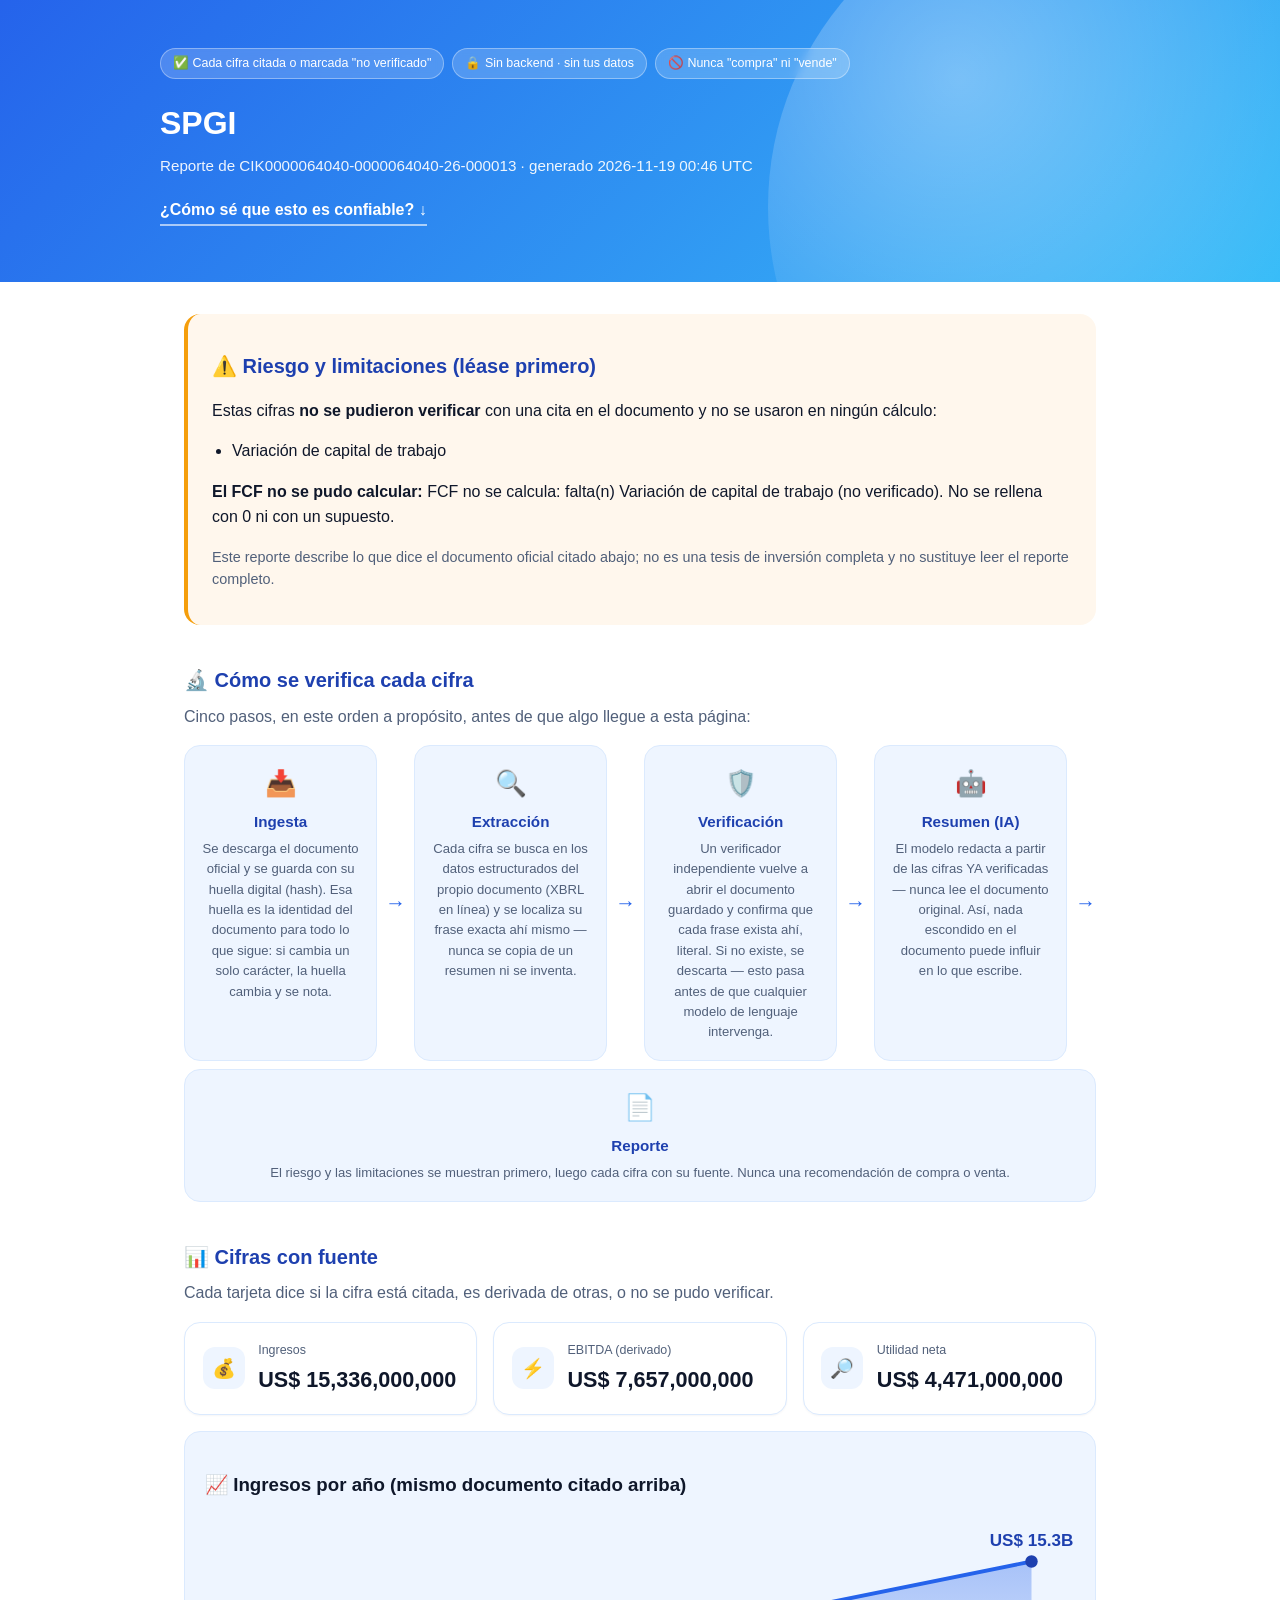
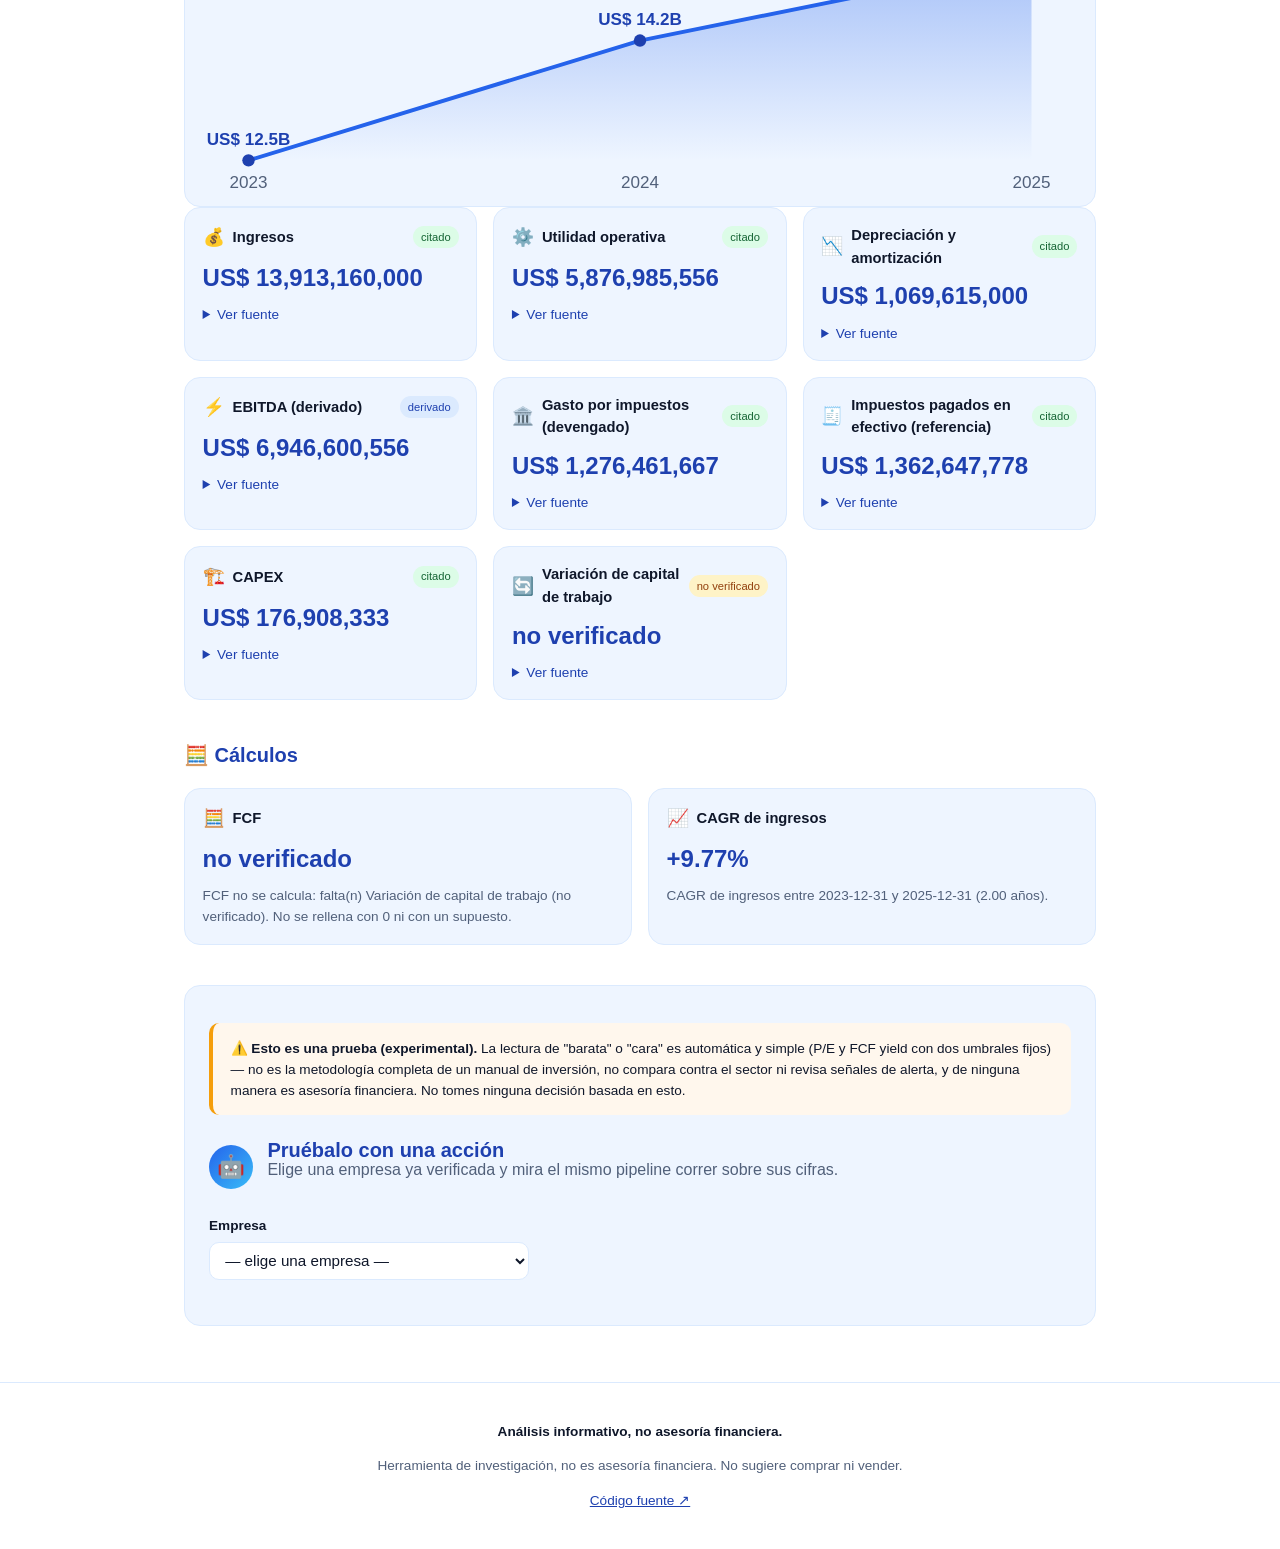
==== commit 4bbe2f85: "feat: dashboard redesign, live TradingView widgets, prepared Q&A chat - Removed the "Por qué puedes " ====
--- a/examples/reporte_ejemplo.html
+++ b/examples/reporte_ejemplo.html
@@ -3,7 +3,7 @@
 <head>
 <meta charset="utf-8">
 <meta name="viewport" content="width=device-width, initial-scale=1">
-<meta http-equiv="Content-Security-Policy" content="default-src 'none'; style-src 'self' 'unsafe-inline'; script-src 'self' 'sha256-XOZZcswid4G1J9QFNP85pm+zUI+91JR0V5/sgSb6bdc='; img-src 'self'; base-uri 'none'; form-action 'none'; frame-ancestors 'none'">
+<meta http-equiv="Content-Security-Policy" content="default-src 'none'; style-src 'self' 'unsafe-inline'; script-src 'self' 'sha256-TmDLJrtmj362xR8abUh+iHqvGR0SRACpbisZns1ae+o='; img-src 'self'; frame-src https://s.tradingview.com; base-uri 'none'; form-action 'none'; frame-ancestors 'none'">
 <meta name="referrer" content="no-referrer">
 <title>SPGI — Reporte Quant Lab</title>
 <style>
@@ -79,12 +79,7 @@
   .step-arrow { align-self: center; color: var(--accent); font-size: 1.3rem; flex: 0 0 auto; }
   @media (max-width: 720px) { .step-arrow { transform: rotate(90deg); } }
 
-  .trust-grid { display: grid; grid-template-columns: repeat(auto-fit, minmax(220px, 1fr)); gap: 1rem; margin-bottom: 1rem; }
-  .trust-card { background: var(--surface); border: 1px solid var(--surface-2); border-radius: var(--radius); padding: 1.1rem; }
-  .trust-icon { font-size: 1.5rem; margin-bottom: .3rem; }
-  .trust-card h3 { margin: 0 0 .3rem; font-size: .95rem; }
-  .trust-card p { margin: 0; font-size: .85rem; color: var(--muted); }
-  .trust-link { text-align: center; font-size: .9rem; }
+  .footer-link { text-align: center; font-size: .85rem; margin-top: .5rem; }
 
   .grid { display: grid; grid-template-columns: repeat(auto-fit, minmax(220px, 1fr)); gap: 1rem; }
   .calc-grid { display: grid; grid-template-columns: repeat(auto-fit, minmax(220px, 1fr)); gap: 1rem; }
@@ -107,6 +102,26 @@
     margin: .4rem 0 0; padding: .5rem .75rem; background: #ffffff;
     border-left: 3px solid var(--accent); border-radius: 6px; font-style: italic;
   }
+  .stat-row { display: grid; grid-template-columns: repeat(auto-fit, minmax(180px, 1fr)); gap: 1rem; margin-bottom: 1rem; }
+  .stat-card {
+    background: #ffffff; border: 1px solid var(--surface-2); border-radius: var(--radius);
+    padding: 1.1rem; display: flex; align-items: center; gap: .85rem;
+    box-shadow: 0 1px 2px rgba(15,23,42,.04);
+  }
+  .stat-icon {
+    flex: 0 0 auto; width: 42px; height: 42px; border-radius: 12px;
+    background: var(--surface); display: flex; align-items: center; justify-content: center; font-size: 1.2rem;
+  }
+  .stat-label { color: var(--muted); font-size: .78rem; margin: 0 0 .15rem; }
+  .stat-value { font-size: 1.35rem; font-weight: 700; margin: 0; color: var(--text); }
+  .chart-card { padding: 1.25rem 1.25rem 0.5rem; }
+  .line-chart { width: 100%; height: auto; display: block; }
+  .chart-line { stroke: var(--accent); stroke-width: 2.5; stroke-linejoin: round; stroke-linecap: round; }
+  .chart-dot { fill: var(--accent-dark); }
+  .chart-fade-start { stop-color: var(--accent); stop-opacity: .35; }
+  .chart-fade-end { stop-color: var(--accent); stop-opacity: 0; }
+  .chart-value-label { font-size: 11px; fill: var(--accent-dark); font-weight: 600; }
+  .chart-year-label { font-size: 11px; fill: var(--muted); }
   .badge { font-size: .7rem; padding: .15rem .5rem; border-radius: 999px; white-space: nowrap; }
   .badge-ok { background: #dcfce7; color: #166534; }
   .badge-info { background: #dbeafe; color: #1e40af; }
@@ -147,6 +162,35 @@
   .thinking { color: var(--muted); }
   .thinking::after { content: ""; animation: thinking-dots 1.2s steps(4, end) infinite; }
   @keyframes thinking-dots { 0% { content: ""; } 25% { content: "."; } 50% { content: ".."; } 75% { content: "..."; } }
+
+  .try-it-live { display: grid; grid-template-columns: repeat(auto-fit, minmax(260px, 1fr)); gap: 1rem; margin-top: 1.25rem; }
+  .live-card { padding: .85rem; }
+  .live-card h4 { margin: 0 0 .5rem; font-size: .85rem; color: var(--accent-dark); }
+  .live-frame { width: 100%; border: none; border-radius: 10px; display: block; background: #ffffff; }
+  .live-frame-chart { height: 220px; }
+  .live-frame-news { height: 280px; }
+  .live-note { grid-column: 1 / -1; font-size: .75rem; color: var(--muted); margin: 0; }
+
+  .chat-card {
+    margin-top: 1.25rem; background: var(--surface); border: 1px solid var(--surface-2);
+    border-radius: var(--radius); padding: 1.1rem;
+  }
+  .chat-head { display: flex; align-items: center; gap: .5rem; margin-bottom: .4rem; }
+  .bot-avatar-sm { width: 30px; height: 30px; font-size: 1rem; animation: none; }
+  .chat-warn { font-size: .78rem; color: var(--muted); margin: 0 0 .75rem; }
+  .chat-log { display: flex; flex-direction: column; gap: .5rem; margin-bottom: .75rem; max-height: 320px; overflow-y: auto; }
+  .chat-bubble { padding: .55rem .8rem; border-radius: 12px; font-size: .88rem; max-width: 90%; }
+  .chat-bubble-user { align-self: flex-end; background: var(--accent); color: #ffffff; border-bottom-right-radius: 2px; }
+  .chat-bubble-bot { align-self: flex-start; background: #ffffff; border: 1px solid var(--surface-2); border-bottom-left-radius: 2px; }
+  .chat-buttons { display: flex; flex-wrap: wrap; gap: .5rem; }
+  .chat-question-btn {
+    background: #ffffff; border: 1px solid var(--surface-2); border-radius: 999px; padding: .4rem .85rem;
+    font-size: .8rem; color: var(--accent-dark); cursor: pointer;
+  }
+  .chat-question-btn:hover:not(:disabled) { background: var(--surface-2); }
+  .chat-question-btn:disabled { opacity: .45; cursor: default; }
+  .chat-question-btn:focus-visible { outline: 3px solid var(--accent); outline-offset: 2px; }
+
   @media (prefers-reduced-motion: reduce) {
     .bot-avatar { animation: none; }
     .thinking::after { animation: none; content: "..."; }
@@ -183,7 +227,7 @@
         <span class="pill">🚫 Nunca "compra" ni "vende"</span>
       </div>
       <h1>SPGI</h1>
-      <p class="hero-sub">Reporte de CIK0000064040-0000064040-26-000013 · generado 2026-11-18 14:01 UTC</p>
+      <p class="hero-sub">Reporte de CIK0000064040-0000064040-26-000013 · generado 2026-11-19 00:46 UTC</p>
       <a class="hero-cta" href="#como-funciona">¿Cómo sé que esto es confiable? ↓</a>
     </div>
   </header>
@@ -237,6 +281,42 @@
     <section aria-label="Cifras con fuente">
       <h2>📊 Cifras con fuente</h2>
       <p class="section-intro">Cada tarjeta dice si la cifra está citada, es derivada de otras, o no se pudo verificar.</p>
+      <div class="stat-row">
+      <div class="stat-card reveal">
+        <span class="stat-icon" aria-hidden="true">💰</span>
+        <div>
+          <p class="stat-label">Ingresos</p>
+          <p class="stat-value" data-count="15336000000.0">US$ 15,336,000,000</p>
+        </div>
+      </div>
+      <div class="stat-card reveal">
+        <span class="stat-icon" aria-hidden="true">⚡</span>
+        <div>
+          <p class="stat-label">EBITDA (derivado)</p>
+          <p class="stat-value" data-count="7657000000.0">US$ 7,657,000,000</p>
+        </div>
+      </div>
+      <div class="stat-card reveal">
+        <span class="stat-icon" aria-hidden="true">🔎</span>
+        <div>
+          <p class="stat-label">Utilidad neta</p>
+          <p class="stat-value" data-count="4471000000.0">US$ 4,471,000,000</p>
+        </div>
+      </div></div>
+      <div class="card chart-card reveal"><h3>📈 Ingresos por año (mismo documento citado arriba)</h3>
+      <svg viewBox="0 0 560 180" class="line-chart" role="img" aria-label="Ingresos por año">
+        <defs>
+          <linearGradient id="chartFade1" x1="0" y1="0" x2="0" y2="1">
+            <stop offset="0%" class="chart-fade-start" />
+            <stop offset="100%" class="chart-fade-end" />
+          </linearGradient>
+        </defs>
+        <path d="M28.0,156.0 L28.0,156.0 L280.0,78.9 L532.0,28.0 L532.0,156.0 Z" fill="url(#chartFade1)" stroke="none" />
+        <polyline points="28.0,156.0 280.0,78.9 532.0,28.0" class="chart-line" fill="none" />
+        <circle cx="28.0" cy="156.0" r="4" class="chart-dot" /><circle cx="280.0" cy="78.9" r="4" class="chart-dot" /><circle cx="532.0" cy="28.0" r="4" class="chart-dot" />
+        <text x="28.0" y="146.0" class="chart-value-label" text-anchor="middle">US$ 12.5B</text><text x="280.0" y="68.9" class="chart-value-label" text-anchor="middle">US$ 14.2B</text><text x="532.0" y="18.0" class="chart-value-label" text-anchor="middle">US$ 15.3B</text>
+        <text x="28.0" y="174.0" class="chart-year-label" text-anchor="middle">2023</text><text x="280.0" y="174.0" class="chart-year-label" text-anchor="middle">2024</text><text x="532.0" y="174.0" class="chart-year-label" text-anchor="middle">2025</text>
+      </svg></div>
       <div class="grid">
       <article class="card reveal" style="transition-delay:0ms" data-key="revenue">
         <header class="card-head">
@@ -375,35 +455,14 @@
       </select>
       <div id="try-it-result" class="try-it-result" aria-live="polite"></div>
     </section>
-    <div id="companies-data" hidden data-json="{&quot;SPGI&quot;:{&quot;ticker&quot;:&quot;SPGI&quot;,&quot;filing_doc_id&quot;:&quot;CIK0000064040-0000064040-26-000013&quot;,&quot;report_date&quot;:&quot;2025-12-31&quot;,&quot;figures&quot;:{&quot;revenue&quot;:{&quot;label&quot;:&quot;Ingresos (2025-12-31)&quot;,&quot;value&quot;:15336000000.0,&quot;derivado&quot;:false,&quot;no_verificado&quot;:false,&quot;nota&quot;:null,&quot;citation&quot;:{&quot;doc_id&quot;:&quot;CIK0000064040-0000064040-26-000013&quot;,&quot;seccion&quot;:&quot;Estado de resultados&quot;,&quot;frase_exacta&quot;:&quot;ts of Income                                            (in millions, except per share data)  Year Ended December 31,       2025    2024    2023    Revenue  $  15,336&quot;}},&quot;operating_income&quot;:{&quot;label&quot;:&quot;Utilidad operativa&quot;,&quot;value&quot;:6478000000.0,&quot;derivado&quot;:false,&quot;no_verificado&quot;:false,&quot;nota&quot;:null,&quot;citation&quot;:{&quot;doc_id&quot;:&quot;CIK0000064040-0000064040-26-000013&quot;,&quot;seccion&quot;:&quot;Estado de resultados&quot;,&quot;frase_exacta&quot;:&quot;n dispositions, net   ( 273 )      ( 59 )      70       Equity in income on unconsolidated subsidiaries   ( 28 )      ( 43 )      ( 36 )      Operating profit  6,478&quot;}},&quot;ebitda&quot;:{&quot;label&quot;:&quot;EBITDA (derivado)&quot;,&quot;value&quot;:7657000000.0,&quot;derivado&quot;:true,&quot;no_verificado&quot;:false,&quot;nota&quot;:&quot;EBITDA = utilidad operativa + depreciación y amortización (SPEC.md 4.1).&quot;,&quot;citation&quot;:null},&quot;net_income&quot;:{&quot;label&quot;:&quot;Utilidad neta&quot;,&quot;value&quot;:4471000000.0,&quot;derivado&quot;:false,&quot;no_verificado&quot;:false,&quot;nota&quot;:null,&quot;citation&quot;:{&quot;doc_id&quot;:&quot;CIK0000064040-0000064040-26-000013&quot;,&quot;seccion&quot;:&quot;Estado de resultados&quot;,&quot;frase_exacta&quot;:&quot;Less: net income attributable to noncontrolling interests   ( 349 )      ( 315 )      ( 267 )                    Net income attributable to S&amp;P Global Inc.  $  4,471&quot;}},&quot;capex&quot;:{&quot;label&quot;:&quot;CAPEX (compra de propiedad, planta y equipo)&quot;,&quot;value&quot;:195000000.0,&quot;derivado&quot;:false,&quot;no_verificado&quot;:false,&quot;nota&quot;:null,&quot;citation&quot;:{&quot;doc_id&quot;:&quot;CIK0000064040-0000064040-26-000013&quot;,&quot;seccion&quot;:&quot;Estado de flujo de efectivo / nota de propiedad, planta y equipo&quot;,&quot;frase_exacta&quot;:&quot;1,129       185       118       139       Corporate  15       13       14       10       6       4       Total  $  1,179       $  1,173       $  1,143       $  195&quot;}},&quot;working_capital_change&quot;:{&quot;label&quot;:&quot;Variación de capital de trabajo&quot;,&quot;value&quot;:null,&quot;derivado&quot;:false,&quot;no_verificado&quot;:true,&quot;nota&quot;:&quot;Este filing no reporta una línea agregada de capital de trabajo (se probó: IncreaseDecreaseInOperatingCapital, IncreaseDecreaseInOperatingAssets, IncreaseDecreaseInOperatingLiabilities, IncreaseDecreaseInOtherOperatingCapitalNet). El MVP no suma líneas individuales a ciegas (SPEC.md 4.4, paso 3): queda como no verificado.&quot;,&quot;citation&quot;:null}},&quot;fcf&quot;:{&quot;value&quot;:null,&quot;nota&quot;:&quot;FCF no se calcula: falta(n) Variación de capital de trabajo (no verificado). No se rellena con 0 ni con un supuesto.&quot;},&quot;cagr&quot;:{&quot;value&quot;:0.10770153950216987,&quot;nota&quot;:&quot;CAGR de ingresos entre 2023-12-31 y 2025-12-31 (2.00 años).&quot;},&quot;valuation&quot;:{&quot;price&quot;:452.35,&quot;price_as_of&quot;:&quot;2026-11-17&quot;,&quot;price_citation&quot;:{&quot;doc_id&quot;:&quot;YAHOO-CHART:SPGI&quot;,&quot;seccion&quot;:&quot;Cotización de cierre, 2026-11-17 (Yahoo Finance, fuente no oficial)&quot;,&quot;frase_exacta&quot;:&quot;\&quot;regularMarketPrice\&quot;:452.35&quot;},&quot;pe&quot;:30.86825877879669,&quot;fcf_yield&quot;:null,&quot;market_cap&quot;:138011985000.0,&quot;veredicto&quot;:&quot;cara&quot;,&quot;nota&quot;:&quot;Lectura automática simple (P/E y FCF yield con dos umbrales fijos): no es la metodología completa del manual de inversión (sin comparación sectorial, sin señales de alerta, sin considerar el crecimiento). Es una prueba — no te bases en esto para decidir.&quot;}},&quot;COST&quot;:{&quot;ticker&quot;:&quot;COST&quot;,&quot;filing_doc_id&quot;:&quot;CIK0000909832-0000909832-26-000093&quot;,&quot;report_date&quot;:&quot;2026-08-30&quot;,&quot;figures&quot;:{&quot;revenue&quot;:{&quot;label&quot;:&quot;Ingresos (2026-08-30)&quot;,&quot;value&quot;:303154000000.0,&quot;derivado&quot;:false,&quot;no_verificado&quot;:false,&quot;nota&quot;:null,&quot;citation&quot;:{&quot;doc_id&quot;:&quot;CIK0000909832-0000909832-26-000093&quot;,&quot;seccion&quot;:&quot;Estado de resultados&quot;,&quot;frase_exacta&quot;:&quot;2024    REVENUE              Net sales  $  297,247       $  269,912       $  249,625       Membership fees  5,907       5,323       4,828       Total revenue  303,154&quot;}},&quot;operating_income&quot;:{&quot;label&quot;:&quot;Utilidad operativa&quot;,&quot;value&quot;:11685000000.0,&quot;derivado&quot;:false,&quot;no_verificado&quot;:false,&quot;nota&quot;:null,&quot;citation&quot;:{&quot;doc_id&quot;:&quot;CIK0000909832-0000909832-26-000093&quot;,&quot;seccion&quot;:&quot;Estado de resultados&quot;,&quot;frase_exacta&quot;:&quot;Merchandise costs  264,279       239,886       222,358       Selling, general and administrative  27,190       24,966       22,810       Operating income  11,685&quot;}},&quot;ebitda&quot;:{&quot;label&quot;:&quot;EBITDA (derivado)&quot;,&quot;value&quot;:14359000000.0,&quot;derivado&quot;:true,&quot;no_verificado&quot;:false,&quot;nota&quot;:&quot;EBITDA = utilidad operativa + depreciación y amortización (SPEC.md 4.1).&quot;,&quot;citation&quot;:null},&quot;net_income&quot;:{&quot;label&quot;:&quot;Utilidad neta&quot;,&quot;value&quot;:9226000000.0,&quot;derivado&quot;:false,&quot;no_verificado&quot;:false,&quot;nota&quot;:null,&quot;citation&quot;:{&quot;doc_id&quot;:&quot;CIK0000909832-0000909832-26-000093&quot;,&quot;seccion&quot;:&quot;Estado de resultados&quot;,&quot;frase_exacta&quot;:&quot;INCOME TAXES  12,251       10,818       9,740       Provision for income taxes  3,025       2,719       2,373                                   NET INCOME  $  9,226&quot;}},&quot;capex&quot;:{&quot;label&quot;:&quot;CAPEX (compra de propiedad, planta y equipo)&quot;,&quot;value&quot;:6435000000.0,&quot;derivado&quot;:false,&quot;no_verificado&quot;:false,&quot;nota&quot;:null,&quot;citation&quot;:{&quot;doc_id&quot;:&quot;CIK0000909832-0000909832-26-000093&quot;,&quot;seccion&quot;:&quot;Estado de flujo de efectivo / nota de propiedad, planta y equipo&quot;,&quot;frase_exacta&quot;:&quot;rovided by operating activities  15,817       13,335       11,339       CASH FLOWS FROM INVESTING ACTIVITIES              Additions to property and equipment  ( 6,435&quot;}},&quot;working_capital_change&quot;:{&quot;label&quot;:&quot;Variación de capital de trabajo&quot;,&quot;value&quot;:-718000000.0,&quot;derivado&quot;:false,&quot;no_verificado&quot;:false,&quot;nota&quot;:null,&quot;citation&quot;:{&quot;doc_id&quot;:&quot;CIK0000909832-0000909832-26-000093&quot;,&quot;seccion&quot;:&quot;Estado de flujo de efectivo&quot;,&quot;frase_exacta&quot;:&quot;rchandise inventories  ( 1,153 )      559       ( 2,068 )      Accounts payable  2,755       404       1,938       Other operating assets and liabilities, net  718&quot;}}},&quot;fcf&quot;:{&quot;value&quot;:5617000000.0,&quot;nota&quot;:&quot;FCF = EBITDA (derivado) − impuestos (devengado) − CAPEX − ΔWK.&quot;},&quot;cagr&quot;:{&quot;value&quot;:0.09183862498726847,&quot;nota&quot;:&quot;CAGR de ingresos entre 2024-09-01 y 2026-08-30 (1.99 años).&quot;},&quot;valuation&quot;:{&quot;price&quot;:1110.08,&quot;price_as_of&quot;:&quot;2026-11-17&quot;,&quot;price_citation&quot;:{&quot;doc_id&quot;:&quot;YAHOO-CHART:COST&quot;,&quot;seccion&quot;:&quot;Cotización de cierre, 2026-11-17 (Yahoo Finance, fuente no oficial)&quot;,&quot;frase_exacta&quot;:&quot;\&quot;regularMarketPrice\&quot;:1110.08&quot;},&quot;pe&quot;:53.47382659440711,&quot;fcf_yield&quot;:0.011385437149379576,&quot;market_cap&quot;:493349524159.99994,&quot;veredicto&quot;:&quot;cara&quot;,&quot;nota&quot;:&quot;Lectura automática simple (P/E y FCF yield con dos umbrales fijos): no es la metodología completa del manual de inversión (sin comparación sectorial, sin señales de alerta, sin considerar el crecimiento). Es una prueba — no te bases en esto para decidir.&quot;}},&quot;AAPL&quot;:{&quot;ticker&quot;:&quot;AAPL&quot;,&quot;filing_doc_id&quot;:&quot;CIK0000320193-0000320193-26-000026&quot;,&quot;report_date&quot;:&quot;2026-09-26&quot;,&quot;figures&quot;:{&quot;revenue&quot;:{&quot;label&quot;:&quot;Ingresos (2026-09-26)&quot;,&quot;value&quot;:478834000000.0,&quot;derivado&quot;:false,&quot;no_verificado&quot;:false,&quot;nota&quot;:null,&quot;citation&quot;:{&quot;doc_id&quot;:&quot;CIK0000320193-0000320193-26-000026&quot;,&quot;seccion&quot;:&quot;Estado de resultados&quot;,&quot;frase_exacta&quot;:&quot;4    Net sales:               Products  $  355,533       $  307,003       $  294,866        Services  123,301       109,158       96,169       Total net sales  478,834&quot;}},&quot;operating_income&quot;:{&quot;label&quot;:&quot;Utilidad operativa&quot;,&quot;value&quot;:158063000000.0,&quot;derivado&quot;:false,&quot;no_verificado&quot;:false,&quot;nota&quot;:null,&quot;citation&quot;:{&quot;doc_id&quot;:&quot;CIK0000320193-0000320193-26-000026&quot;,&quot;seccion&quot;:&quot;Estado de resultados&quot;,&quot;frase_exacta&quot;:&quot;ral and administrative  29,774       27,601       26,097       Total operating expenses  75,539       62,151       57,467                     Operating income  158,063&quot;}},&quot;ebitda&quot;:{&quot;label&quot;:&quot;EBITDA (derivado)&quot;,&quot;value&quot;:171486000000.0,&quot;derivado&quot;:true,&quot;no_verificado&quot;:false,&quot;nota&quot;:&quot;EBITDA = utilidad operativa + depreciación y amortización (SPEC.md 4.1).&quot;,&quot;citation&quot;:null},&quot;net_income&quot;:{&quot;label&quot;:&quot;Utilidad neta&quot;,&quot;value&quot;:132175000000.0,&quot;derivado&quot;:false,&quot;no_verificado&quot;:false,&quot;nota&quot;:null,&quot;citation&quot;:{&quot;doc_id&quot;:&quot;CIK0000320193-0000320193-26-000026&quot;,&quot;seccion&quot;:&quot;Estado de resultados&quot;,&quot;frase_exacta&quot;:&quot;before provision for income taxes  159,237       132,729       123,485       Provision for income taxes  27,062       20,719       29,749       Net income  $  132,175&quot;}},&quot;capex&quot;:{&quot;label&quot;:&quot;CAPEX (compra de propiedad, planta y equipo)&quot;,&quot;value&quot;:9041000000.0,&quot;derivado&quot;:false,&quot;no_verificado&quot;:false,&quot;nota&quot;:null,&quot;citation&quot;:{&quot;doc_id&quot;:&quot;CIK0000320193-0000320193-26-000026&quot;,&quot;seccion&quot;:&quot;Estado de flujo de efectivo / nota de propiedad, planta y equipo&quot;,&quot;frase_exacta&quot;:&quot;51,211       Proceeds from sales of marketable securities  14,280       12,890       11,135       Payments for acquisition of property, plant and equipment  ( 9,041&quot;}},&quot;working_capital_change&quot;:{&quot;label&quot;:&quot;Variación de capital de trabajo&quot;,&quot;value&quot;:null,&quot;derivado&quot;:false,&quot;no_verificado&quot;:true,&quot;nota&quot;:&quot;Este filing no reporta una línea agregada de capital de trabajo (se probó: IncreaseDecreaseInOperatingCapital, IncreaseDecreaseInOperatingAssets, IncreaseDecreaseInOperatingLiabilities, IncreaseDecreaseInOtherOperatingCapitalNet). El MVP no suma líneas individuales a ciegas (SPEC.md 4.4, paso 3): queda como no verificado.&quot;,&quot;citation&quot;:null}},&quot;fcf&quot;:{&quot;value&quot;:null,&quot;nota&quot;:&quot;FCF no se calcula: falta(n) Variación de capital de trabajo (no verificado). No se rellena con 0 ni con un supuesto.&quot;},&quot;cagr&quot;:{&quot;value&quot;:0.10696966768323302,&quot;nota&quot;:&quot;CAGR de ingresos entre 2024-09-28 y 2026-09-26 (1.99 años).&quot;},&quot;valuation&quot;:{&quot;price&quot;:351.91,&quot;price_as_of&quot;:&quot;2026-11-17&quot;,&quot;price_citation&quot;:{&quot;doc_id&quot;:&quot;YAHOO-CHART:AAPL&quot;,&quot;seccion&quot;:&quot;Cotización de cierre, 2026-11-17 (Yahoo Finance, fuente no oficial)&quot;,&quot;frase_exacta&quot;:&quot;\&quot;regularMarketPrice\&quot;:351.91&quot;},&quot;pe&quot;:39.192153466691884,&quot;fcf_yield&quot;:null,&quot;market_cap&quot;:5180222884460.0,&quot;veredicto&quot;:&quot;cara&quot;,&quot;nota&quot;:&quot;Lectura automática simple (P/E y FCF yield con dos umbrales fijos): no es la metodología completa del manual de inversión (sin comparación sectorial, sin señales de alerta, sin considerar el crecimiento). Es una prueba — no te bases en esto para decidir.&quot;}},&quot;UBER&quot;:{&quot;ticker&quot;:&quot;UBER&quot;,&quot;filing_doc_id&quot;:&quot;CIK0001543151-0001543151-26-000015&quot;,&quot;report_date&quot;:&quot;2025-12-31&quot;,&quot;figures&quot;:{&quot;revenue&quot;:{&quot;label&quot;:&quot;Ingresos (2025-12-31)&quot;,&quot;value&quot;:52017000000.0,&quot;derivado&quot;:false,&quot;no_verificado&quot;:false,&quot;nota&quot;:null,&quot;citation&quot;:{&quot;doc_id&quot;:&quot;CIK0001543151-0001543151-26-000015&quot;,&quot;seccion&quot;:&quot;Estado de resultados&quot;,&quot;frase_exacta&quot;:&quot;amounts)                                                   Year Ended December 31,        2023    2024    2025    Revenue    $  37,281       $  43,978       $  52,017&quot;}},&quot;operating_income&quot;:{&quot;label&quot;:&quot;Utilidad operativa&quot;,&quot;value&quot;:5565000000.0,&quot;derivado&quot;:false,&quot;no_verificado&quot;:false,&quot;nota&quot;:null,&quot;citation&quot;:{&quot;doc_id&quot;:&quot;CIK0001543151-0001543151-26-000015&quot;,&quot;seccion&quot;:&quot;Estado de resultados&quot;,&quot;frase_exacta&quot;:&quot;rtization    823       711       719       Total costs and expenses    36,171       41,179       46,452       Income from operations    1,110       2,799       5,565&quot;}},&quot;ebitda&quot;:{&quot;label&quot;:&quot;EBITDA (derivado)&quot;,&quot;value&quot;:6284000000.0,&quot;derivado&quot;:true,&quot;no_verificado&quot;:false,&quot;nota&quot;:&quot;EBITDA = utilidad operativa + depreciación y amortización (SPEC.md 4.1).&quot;,&quot;citation&quot;:null},&quot;net_income&quot;:{&quot;label&quot;:&quot;Utilidad neta&quot;,&quot;value&quot;:10053000000.0,&quot;derivado&quot;:false,&quot;no_verificado&quot;:false,&quot;nota&quot;:null,&quot;citation&quot;:{&quot;doc_id&quot;:&quot;CIK0001543151-0001543151-26-000015&quot;,&quot;seccion&quot;:&quot;Estado de resultados&quot;,&quot;frase_exacta&quot;:&quot;non-controlling interests, net of tax    269       ( 11 )      40       Net income attributable to Uber Technologies, Inc.    $  1,887       $  9,856       $  10,053&quot;}},&quot;capex&quot;:{&quot;label&quot;:&quot;CAPEX (compra de propiedad, planta y equipo)&quot;,&quot;value&quot;:336000000.0,&quot;derivado&quot;:false,&quot;no_verificado&quot;:false,&quot;nota&quot;:null,&quot;citation&quot;:{&quot;doc_id&quot;:&quot;CIK0001543151-0001543151-26-000015&quot;,&quot;seccion&quot;:&quot;Estado de flujo de efectivo / nota de propiedad, planta y equipo&quot;,&quot;frase_exacta&quot;:&quot;s    3,585       7,137       10,099       Cash flows from investing activities                Purchases of property and equipment    ( 223 )      ( 242 )      ( 336&quot;}},&quot;working_capital_change&quot;:{&quot;label&quot;:&quot;Variación de capital de trabajo&quot;,&quot;value&quot;:null,&quot;derivado&quot;:false,&quot;no_verificado&quot;:true,&quot;nota&quot;:&quot;Este filing no reporta una línea agregada de capital de trabajo (se probó: IncreaseDecreaseInOperatingCapital, IncreaseDecreaseInOperatingAssets, IncreaseDecreaseInOperatingLiabilities, IncreaseDecreaseInOtherOperatingCapitalNet). El MVP no suma líneas individuales a ciegas (SPEC.md 4.4, paso 3): queda como no verificado.&quot;,&quot;citation&quot;:null}},&quot;fcf&quot;:{&quot;value&quot;:null,&quot;nota&quot;:&quot;FCF no se calcula: falta(n) Variación de capital de trabajo (no verificado). No se rellena con 0 ni con un supuesto.&quot;},&quot;cagr&quot;:{&quot;value&quot;:0.181080234419132,&quot;nota&quot;:&quot;CAGR de ingresos entre 2023-12-31 y 2025-12-31 (2.00 años).&quot;},&quot;valuation&quot;:{&quot;price&quot;:68.81,&quot;price_as_of&quot;:&quot;2026-11-17&quot;,&quot;price_citation&quot;:{&quot;doc_id&quot;:&quot;YAHOO-CHART:UBER&quot;,&quot;seccion&quot;:&quot;Cotización de cierre, 2026-11-17 (Yahoo Finance, fuente no oficial)&quot;,&quot;frase_exacta&quot;:&quot;\&quot;regularMarketPrice\&quot;:68.81&quot;},&quot;pe&quot;:14.508683983885408,&quot;fcf_yield&quot;:null,&quot;market_cap&quot;:145855800090.0,&quot;veredicto&quot;:&quot;barata&quot;,&quot;nota&quot;:&quot;Lectura automática simple (P/E y FCF yield con dos umbrales fijos): no es la metodología completa del manual de inversión (sin comparación sectorial, sin señales de alerta, sin considerar el crecimiento). Es una prueba — no te bases en esto para decidir.&quot;}}}"></div>
-    
-    <section class="trust" aria-labelledby="trust-title">
-      <h2 id="trust-title">🤝 Por qué puedes confiar en esta página</h2>
-      <div class="trust-grid">
-      <div class="trust-card reveal">
-        <div class="trust-icon" aria-hidden="true">🔒</div>
-        <h3>Sin tus datos, nunca</h3>
-        <p>Esta página es un archivo estático: no hay servidor, no hay formularios, no se guarda nada en tu navegador. Solo muestra cifras públicas de una empresa de ejemplo.</p>
-      </div>
-      <div class="trust-card reveal">
-        <div class="trust-icon" aria-hidden="true">🚫</div>
-        <h3>Nunca una orden de compra o venta</h3>
-        <p>El objetivo es mostrar de dónde sale cada número, no decirte qué hacer con tu dinero. Eso siempre lo decides tú, con tu propio criterio.</p>
-      </div>
-      <div class="trust-card reveal">
-        <div class="trust-icon" aria-hidden="true">🧩</div>
-        <h3>Código abierto y verificable</h3>
-        <p>Las reglas de este sistema (qué se cita, cómo se calcula cada cifra, cómo se verifica) están escritas y versionadas — no son una caja negra.</p>
-      </div>
-      </div>
-      <p class="trust-link">
-        <a href="https://github.com/Hsoja/quant-lab" target="_blank" rel="noopener noreferrer">Ver las reglas y el código fuente completos ↗</a>
-      </p>
-    </section>
+    <div id="companies-data" hidden data-json="{&quot;SPGI&quot;:{&quot;ticker&quot;:&quot;SPGI&quot;,&quot;tradingview_symbol&quot;:&quot;NYSE:SPGI&quot;,&quot;filing_doc_id&quot;:&quot;CIK0000064040-0000064040-26-000013&quot;,&quot;report_date&quot;:&quot;2025-12-31&quot;,&quot;figures&quot;:{&quot;revenue&quot;:{&quot;label&quot;:&quot;Ingresos (2025-12-31)&quot;,&quot;value&quot;:15336000000.0,&quot;derivado&quot;:false,&quot;no_verificado&quot;:false,&quot;nota&quot;:null,&quot;citation&quot;:{&quot;doc_id&quot;:&quot;CIK0000064040-0000064040-26-000013&quot;,&quot;seccion&quot;:&quot;Estado de resultados&quot;,&quot;frase_exacta&quot;:&quot;ts of Income                                            (in millions, except per share data)  Year Ended December 31,       2025    2024    2023    Revenue  $  15,336&quot;}},&quot;operating_income&quot;:{&quot;label&quot;:&quot;Utilidad operativa&quot;,&quot;value&quot;:6478000000.0,&quot;derivado&quot;:false,&quot;no_verificado&quot;:false,&quot;nota&quot;:null,&quot;citation&quot;:{&quot;doc_id&quot;:&quot;CIK0000064040-0000064040-26-000013&quot;,&quot;seccion&quot;:&quot;Estado de resultados&quot;,&quot;frase_exacta&quot;:&quot;n dispositions, net   ( 273 )      ( 59 )      70       Equity in income on unconsolidated subsidiaries   ( 28 )      ( 43 )      ( 36 )      Operating profit  6,478&quot;}},&quot;ebitda&quot;:{&quot;label&quot;:&quot;EBITDA (derivado)&quot;,&quot;value&quot;:7657000000.0,&quot;derivado&quot;:true,&quot;no_verificado&quot;:false,&quot;nota&quot;:&quot;EBITDA = utilidad operativa + depreciación y amortización (SPEC.md 4.1).&quot;,&quot;citation&quot;:null},&quot;net_income&quot;:{&quot;label&quot;:&quot;Utilidad neta&quot;,&quot;value&quot;:4471000000.0,&quot;derivado&quot;:false,&quot;no_verificado&quot;:false,&quot;nota&quot;:null,&quot;citation&quot;:{&quot;doc_id&quot;:&quot;CIK0000064040-0000064040-26-000013&quot;,&quot;seccion&quot;:&quot;Estado de resultados&quot;,&quot;frase_exacta&quot;:&quot;Less: net income attributable to noncontrolling interests   ( 349 )      ( 315 )      ( 267 )                    Net income attributable to S&amp;P Global Inc.  $  4,471&quot;}},&quot;capex&quot;:{&quot;label&quot;:&quot;CAPEX (compra de propiedad, planta y equipo)&quot;,&quot;value&quot;:195000000.0,&quot;derivado&quot;:false,&quot;no_verificado&quot;:false,&quot;nota&quot;:null,&quot;citation&quot;:{&quot;doc_id&quot;:&quot;CIK0000064040-0000064040-26-000013&quot;,&quot;seccion&quot;:&quot;Estado de flujo de efectivo / nota de propiedad, planta y equipo&quot;,&quot;frase_exacta&quot;:&quot;1,129       185       118       139       Corporate  15       13       14       10       6       4       Total  $  1,179       $  1,173       $  1,143       $  195&quot;}},&quot;working_capital_change&quot;:{&quot;label&quot;:&quot;Variación de capital de trabajo&quot;,&quot;value&quot;:null,&quot;derivado&quot;:false,&quot;no_verificado&quot;:true,&quot;nota&quot;:&quot;Este filing no reporta una línea agregada de capital de trabajo (se probó: IncreaseDecreaseInOperatingCapital, IncreaseDecreaseInOperatingAssets, IncreaseDecreaseInOperatingLiabilities, IncreaseDecreaseInOtherOperatingCapitalNet). El MVP no suma líneas individuales a ciegas (SPEC.md 4.4, paso 3): queda como no verificado.&quot;,&quot;citation&quot;:null}},&quot;revenue_series&quot;:[{&quot;period_end&quot;:&quot;2023-12-31&quot;,&quot;value&quot;:12497000000.0},{&quot;period_end&quot;:&quot;2024-12-31&quot;,&quot;value&quot;:14208000000.0},{&quot;period_end&quot;:&quot;2025-12-31&quot;,&quot;value&quot;:15336000000.0}],&quot;qa&quot;:[{&quot;pregunta&quot;:&quot;¿Cómo le fue en ingresos y crecimiento?&quot;,&quot;respuesta&quot;:&quot;Los ingresos del periodo más reciente fueron de US$ 15,336,000,000. El CAGR de ingresos entre 2023-12-31 y 2025-12-31 (2.00 años, los que trae citados este mismo reporte) fue de 10.77%.&quot;},{&quot;pregunta&quot;:&quot;¿Qué tan cara o barata se ve con los números simples?&quot;,&quot;respuesta&quot;:&quot;Con el precio de cierre del 2026-11-18 (US$ 446.38), el P/E sale en 30.5 y el FCF yield en no verificado. Con los dos umbrales fijos de esta prueba (P/E ≤ 20 o FCF yield ≥ 5% para \&quot;barata\&quot;; P/E ≥ 30 o FCF yield &lt; 2% para \&quot;cara\&quot;), queda marcada \&quot;cara\&quot;. Es una lectura mecánica y simple, no la metodología completa del manual de inversión.&quot;},{&quot;pregunta&quot;:&quot;¿Cuál es el principal riesgo o qué la invalidaría?&quot;,&quot;respuesta&quot;:&quot;La variación de capital de trabajo sale \&quot;no verificado\&quot; en este reporte (no publica una línea agregada), así que el flujo de caja libre tampoco se pudo calcular — es una limitación real de los datos disponibles, no un juicio sobre la empresa. El siguiente paso para completar esta tesis sería revisar el estado de flujo de efectivo completo del 10-K.&quot;}],&quot;fcf&quot;:{&quot;value&quot;:null,&quot;nota&quot;:&quot;FCF no se calcula: falta(n) Variación de capital de trabajo (no verificado). No se rellena con 0 ni con un supuesto.&quot;},&quot;cagr&quot;:{&quot;value&quot;:0.10770153950216987,&quot;nota&quot;:&quot;CAGR de ingresos entre 2023-12-31 y 2025-12-31 (2.00 años).&quot;},&quot;valuation&quot;:{&quot;price&quot;:446.38,&quot;price_as_of&quot;:&quot;2026-11-18&quot;,&quot;price_citation&quot;:{&quot;doc_id&quot;:&quot;YAHOO-CHART:SPGI&quot;,&quot;seccion&quot;:&quot;Cotización de cierre, 2026-11-18 (Yahoo Finance, fuente no oficial)&quot;,&quot;frase_exacta&quot;:&quot;\&quot;regularMarketPrice\&quot;:446.38&quot;},&quot;pe&quot;:30.46086736747931,&quot;fcf_yield&quot;:null,&quot;market_cap&quot;:136190538000.0,&quot;veredicto&quot;:&quot;cara&quot;,&quot;nota&quot;:&quot;Lectura automática simple (P/E y FCF yield con dos umbrales fijos): no es la metodología completa del manual de inversión (sin comparación sectorial, sin señales de alerta, sin considerar el crecimiento). Es una prueba — no te bases en esto para decidir.&quot;}},&quot;COST&quot;:{&quot;ticker&quot;:&quot;COST&quot;,&quot;tradingview_symbol&quot;:&quot;NASDAQ:COST&quot;,&quot;filing_doc_id&quot;:&quot;CIK0000909832-0000909832-26-000093&quot;,&quot;report_date&quot;:&quot;2026-08-30&quot;,&quot;figures&quot;:{&quot;revenue&quot;:{&quot;label&quot;:&quot;Ingresos (2026-08-30)&quot;,&quot;value&quot;:303154000000.0,&quot;derivado&quot;:false,&quot;no_verificado&quot;:false,&quot;nota&quot;:null,&quot;citation&quot;:{&quot;doc_id&quot;:&quot;CIK0000909832-0000909832-26-000093&quot;,&quot;seccion&quot;:&quot;Estado de resultados&quot;,&quot;frase_exacta&quot;:&quot;2024    REVENUE              Net sales  $  297,247       $  269,912       $  249,625       Membership fees  5,907       5,323       4,828       Total revenue  303,154&quot;}},&quot;operating_income&quot;:{&quot;label&quot;:&quot;Utilidad operativa&quot;,&quot;value&quot;:11685000000.0,&quot;derivado&quot;:false,&quot;no_verificado&quot;:false,&quot;nota&quot;:null,&quot;citation&quot;:{&quot;doc_id&quot;:&quot;CIK0000909832-0000909832-26-000093&quot;,&quot;seccion&quot;:&quot;Estado de resultados&quot;,&quot;frase_exacta&quot;:&quot;Merchandise costs  264,279       239,886       222,358       Selling, general and administrative  27,190       24,966       22,810       Operating income  11,685&quot;}},&quot;ebitda&quot;:{&quot;label&quot;:&quot;EBITDA (derivado)&quot;,&quot;value&quot;:14359000000.0,&quot;derivado&quot;:true,&quot;no_verificado&quot;:false,&quot;nota&quot;:&quot;EBITDA = utilidad operativa + depreciación y amortización (SPEC.md 4.1).&quot;,&quot;citation&quot;:null},&quot;net_income&quot;:{&quot;label&quot;:&quot;Utilidad neta&quot;,&quot;value&quot;:9226000000.0,&quot;derivado&quot;:false,&quot;no_verificado&quot;:false,&quot;nota&quot;:null,&quot;citation&quot;:{&quot;doc_id&quot;:&quot;CIK0000909832-0000909832-26-000093&quot;,&quot;seccion&quot;:&quot;Estado de resultados&quot;,&quot;frase_exacta&quot;:&quot;INCOME TAXES  12,251       10,818       9,740       Provision for income taxes  3,025       2,719       2,373                                   NET INCOME  $  9,226&quot;}},&quot;capex&quot;:{&quot;label&quot;:&quot;CAPEX (compra de propiedad, planta y equipo)&quot;,&quot;value&quot;:6435000000.0,&quot;derivado&quot;:false,&quot;no_verificado&quot;:false,&quot;nota&quot;:null,&quot;citation&quot;:{&quot;doc_id&quot;:&quot;CIK0000909832-0000909832-26-000093&quot;,&quot;seccion&quot;:&quot;Estado de flujo de efectivo / nota de propiedad, planta y equipo&quot;,&quot;frase_exacta&quot;:&quot;rovided by operating activities  15,817       13,335       11,339       CASH FLOWS FROM INVESTING ACTIVITIES              Additions to property and equipment  ( 6,435&quot;}},&quot;working_capital_change&quot;:{&quot;label&quot;:&quot;Variación de capital de trabajo&quot;,&quot;value&quot;:-718000000.0,&quot;derivado&quot;:false,&quot;no_verificado&quot;:false,&quot;nota&quot;:null,&quot;citation&quot;:{&quot;doc_id&quot;:&quot;CIK0000909832-0000909832-26-000093&quot;,&quot;seccion&quot;:&quot;Estado de flujo de efectivo&quot;,&quot;frase_exacta&quot;:&quot;rchandise inventories  ( 1,153 )      559       ( 2,068 )      Accounts payable  2,755       404       1,938       Other operating assets and liabilities, net  718&quot;}}},&quot;revenue_series&quot;:[{&quot;period_end&quot;:&quot;2024-09-01&quot;,&quot;value&quot;:254453000000.0},{&quot;period_end&quot;:&quot;2025-08-31&quot;,&quot;value&quot;:275235000000.0},{&quot;period_end&quot;:&quot;2026-08-30&quot;,&quot;value&quot;:303154000000.0}],&quot;qa&quot;:[{&quot;pregunta&quot;:&quot;¿Cómo le fue en ingresos y crecimiento?&quot;,&quot;respuesta&quot;:&quot;Los ingresos del periodo más reciente fueron de US$ 303,154,000,000. El CAGR de ingresos entre 2024-09-01 y 2026-08-30 (1.99 años, los que trae citados este mismo reporte) fue de 9.18%.&quot;},{&quot;pregunta&quot;:&quot;¿Qué tan cara o barata se ve con los números simples?&quot;,&quot;respuesta&quot;:&quot;Con el precio de cierre del 2026-11-18 (US$ 1096.62), el P/E sale en 52.8 y el FCF yield en 1.15%. Con los dos umbrales fijos de esta prueba (P/E ≤ 20 o FCF yield ≥ 5% para \&quot;barata\&quot;; P/E ≥ 30 o FCF yield &lt; 2% para \&quot;cara\&quot;), queda marcada \&quot;cara\&quot;. Es una lectura mecánica y simple, no la metodología completa del manual de inversión.&quot;},{&quot;pregunta&quot;:&quot;¿Cuál es el principal riesgo o qué la invalidaría?&quot;,&quot;respuesta&quot;:&quot;El CAPEX (US$ 6,435,000,000) es grande frente al FCF (US$ 5,617,000,000) — una empresa que está invirtiendo mucho en expandirse. Vale la pena vigilar que ese ritmo de inversión no empiece a crecer más rápido que las ventas (una de las señales de alerta del manual de inversión: inversión que crece más rápido que las ventas).&quot;}],&quot;fcf&quot;:{&quot;value&quot;:5617000000.0,&quot;nota&quot;:&quot;FCF = EBITDA (derivado) − impuestos (devengado) − CAPEX − ΔWK.&quot;},&quot;cagr&quot;:{&quot;value&quot;:0.09183862498726847,&quot;nota&quot;:&quot;CAGR de ingresos entre 2024-09-01 y 2026-08-30 (1.99 años).&quot;},&quot;valuation&quot;:{&quot;price&quot;:1096.62,&quot;price_as_of&quot;:&quot;2026-11-18&quot;,&quot;price_citation&quot;:{&quot;doc_id&quot;:&quot;YAHOO-CHART:COST&quot;,&quot;seccion&quot;:&quot;Cotización de cierre, 2026-11-18 (Yahoo Finance, fuente no oficial)&quot;,&quot;frase_exacta&quot;:&quot;\&quot;regularMarketPrice\&quot;:1096.62&quot;},&quot;pe&quot;:52.82544295902883,&quot;fcf_yield&quot;:0.011525182899074685,&quot;market_cap&quot;:487367536739.99994,&quot;veredicto&quot;:&quot;cara&quot;,&quot;nota&quot;:&quot;Lectura automática simple (P/E y FCF yield con dos umbrales fijos): no es la metodología completa del manual de inversión (sin comparación sectorial, sin señales de alerta, sin considerar el crecimiento). Es una prueba — no te bases en esto para decidir.&quot;}},&quot;AAPL&quot;:{&quot;ticker&quot;:&quot;AAPL&quot;,&quot;tradingview_symbol&quot;:&quot;NASDAQ:AAPL&quot;,&quot;filing_doc_id&quot;:&quot;CIK0000320193-0000320193-26-000026&quot;,&quot;report_date&quot;:&quot;2026-09-26&quot;,&quot;figures&quot;:{&quot;revenue&quot;:{&quot;label&quot;:&quot;Ingresos (2026-09-26)&quot;,&quot;value&quot;:478834000000.0,&quot;derivado&quot;:false,&quot;no_verificado&quot;:false,&quot;nota&quot;:null,&quot;citation&quot;:{&quot;doc_id&quot;:&quot;CIK0000320193-0000320193-26-000026&quot;,&quot;seccion&quot;:&quot;Estado de resultados&quot;,&quot;frase_exacta&quot;:&quot;4    Net sales:               Products  $  355,533       $  307,003       $  294,866        Services  123,301       109,158       96,169       Total net sales  478,834&quot;}},&quot;operating_income&quot;:{&quot;label&quot;:&quot;Utilidad operativa&quot;,&quot;value&quot;:158063000000.0,&quot;derivado&quot;:false,&quot;no_verificado&quot;:false,&quot;nota&quot;:null,&quot;citation&quot;:{&quot;doc_id&quot;:&quot;CIK0000320193-0000320193-26-000026&quot;,&quot;seccion&quot;:&quot;Estado de resultados&quot;,&quot;frase_exacta&quot;:&quot;ral and administrative  29,774       27,601       26,097       Total operating expenses  75,539       62,151       57,467                     Operating income  158,063&quot;}},&quot;ebitda&quot;:{&quot;label&quot;:&quot;EBITDA (derivado)&quot;,&quot;value&quot;:171486000000.0,&quot;derivado&quot;:true,&quot;no_verificado&quot;:false,&quot;nota&quot;:&quot;EBITDA = utilidad operativa + depreciación y amortización (SPEC.md 4.1).&quot;,&quot;citation&quot;:null},&quot;net_income&quot;:{&quot;label&quot;:&quot;Utilidad neta&quot;,&quot;value&quot;:132175000000.0,&quot;derivado&quot;:false,&quot;no_verificado&quot;:false,&quot;nota&quot;:null,&quot;citation&quot;:{&quot;doc_id&quot;:&quot;CIK0000320193-0000320193-26-000026&quot;,&quot;seccion&quot;:&quot;Estado de resultados&quot;,&quot;frase_exacta&quot;:&quot;before provision for income taxes  159,237       132,729       123,485       Provision for income taxes  27,062       20,719       29,749       Net income  $  132,175&quot;}},&quot;capex&quot;:{&quot;label&quot;:&quot;CAPEX (compra de propiedad, planta y equipo)&quot;,&quot;value&quot;:9041000000.0,&quot;derivado&quot;:false,&quot;no_verificado&quot;:false,&quot;nota&quot;:null,&quot;citation&quot;:{&quot;doc_id&quot;:&quot;CIK0000320193-0000320193-26-000026&quot;,&quot;seccion&quot;:&quot;Estado de flujo de efectivo / nota de propiedad, planta y equipo&quot;,&quot;frase_exacta&quot;:&quot;51,211       Proceeds from sales of marketable securities  14,280       12,890       11,135       Payments for acquisition of property, plant and equipment  ( 9,041&quot;}},&quot;working_capital_change&quot;:{&quot;label&quot;:&quot;Variación de capital de trabajo&quot;,&quot;value&quot;:null,&quot;derivado&quot;:false,&quot;no_verificado&quot;:true,&quot;nota&quot;:&quot;Este filing no reporta una línea agregada de capital de trabajo (se probó: IncreaseDecreaseInOperatingCapital, IncreaseDecreaseInOperatingAssets, IncreaseDecreaseInOperatingLiabilities, IncreaseDecreaseInOtherOperatingCapitalNet). El MVP no suma líneas individuales a ciegas (SPEC.md 4.4, paso 3): queda como no verificado.&quot;,&quot;citation&quot;:null}},&quot;revenue_series&quot;:[{&quot;period_end&quot;:&quot;2024-09-28&quot;,&quot;value&quot;:391035000000.0},{&quot;period_end&quot;:&quot;2025-09-27&quot;,&quot;value&quot;:416161000000.0},{&quot;period_end&quot;:&quot;2026-09-26&quot;,&quot;value&quot;:478834000000.0}],&quot;qa&quot;:[{&quot;pregunta&quot;:&quot;¿Cómo le fue en ingresos y crecimiento?&quot;,&quot;respuesta&quot;:&quot;Los ingresos del periodo más reciente fueron de US$ 478,834,000,000. El CAGR de ingresos entre 2024-09-28 y 2026-09-26 (1.99 años, los que trae citados este mismo reporte) fue de 10.70%.&quot;},{&quot;pregunta&quot;:&quot;¿Qué tan cara o barata se ve con los números simples?&quot;,&quot;respuesta&quot;:&quot;Con el precio de cierre del 2026-11-18 (US$ 352.45), el P/E sale en 39.3 y el FCF yield en no verificado. Con los dos umbrales fijos de esta prueba (P/E ≤ 20 o FCF yield ≥ 5% para \&quot;barata\&quot;; P/E ≥ 30 o FCF yield &lt; 2% para \&quot;cara\&quot;), queda marcada \&quot;cara\&quot;. Es una lectura mecánica y simple, no la metodología completa del manual de inversión.&quot;},{&quot;pregunta&quot;:&quot;¿Cuál es el principal riesgo o qué la invalidaría?&quot;,&quot;respuesta&quot;:&quot;La variación de capital de trabajo sale \&quot;no verificado\&quot; en este reporte (no publica una línea agregada), así que el flujo de caja libre tampoco se pudo calcular — es una limitación real de los datos disponibles, no un juicio sobre la empresa. El siguiente paso para completar esta tesis sería revisar el estado de flujo de efectivo completo del 10-K.&quot;}],&quot;fcf&quot;:{&quot;value&quot;:null,&quot;nota&quot;:&quot;FCF no se calcula: falta(n) Variación de capital de trabajo (no verificado). No se rellena con 0 ni con un supuesto.&quot;},&quot;cagr&quot;:{&quot;value&quot;:0.10696966768323302,&quot;nota&quot;:&quot;CAGR de ingresos entre 2024-09-28 y 2026-09-26 (1.99 años).&quot;},&quot;valuation&quot;:{&quot;price&quot;:352.45,&quot;price_as_of&quot;:&quot;2026-11-18&quot;,&quot;price_citation&quot;:{&quot;doc_id&quot;:&quot;YAHOO-CHART:AAPL&quot;,&quot;seccion&quot;:&quot;Cotización de cierre, 2026-11-18 (Yahoo Finance, fuente no oficial)&quot;,&quot;frase_exacta&quot;:&quot;\&quot;regularMarketPrice\&quot;:352.45&quot;},&quot;pe&quot;:39.25229316966143,&quot;fcf_yield&quot;:null,&quot;market_cap&quot;:5188171849700.0,&quot;veredicto&quot;:&quot;cara&quot;,&quot;nota&quot;:&quot;Lectura automática simple (P/E y FCF yield con dos umbrales fijos): no es la metodología completa del manual de inversión (sin comparación sectorial, sin señales de alerta, sin considerar el crecimiento). Es una prueba — no te bases en esto para decidir.&quot;}},&quot;UBER&quot;:{&quot;ticker&quot;:&quot;UBER&quot;,&quot;tradingview_symbol&quot;:&quot;NYSE:UBER&quot;,&quot;filing_doc_id&quot;:&quot;CIK0001543151-0001543151-26-000015&quot;,&quot;report_date&quot;:&quot;2025-12-31&quot;,&quot;figures&quot;:{&quot;revenue&quot;:{&quot;label&quot;:&quot;Ingresos (2025-12-31)&quot;,&quot;value&quot;:52017000000.0,&quot;derivado&quot;:false,&quot;no_verificado&quot;:false,&quot;nota&quot;:null,&quot;citation&quot;:{&quot;doc_id&quot;:&quot;CIK0001543151-0001543151-26-000015&quot;,&quot;seccion&quot;:&quot;Estado de resultados&quot;,&quot;frase_exacta&quot;:&quot;amounts)                                                   Year Ended December 31,        2023    2024    2025    Revenue    $  37,281       $  43,978       $  52,017&quot;}},&quot;operating_income&quot;:{&quot;label&quot;:&quot;Utilidad operativa&quot;,&quot;value&quot;:5565000000.0,&quot;derivado&quot;:false,&quot;no_verificado&quot;:false,&quot;nota&quot;:null,&quot;citation&quot;:{&quot;doc_id&quot;:&quot;CIK0001543151-0001543151-26-000015&quot;,&quot;seccion&quot;:&quot;Estado de resultados&quot;,&quot;frase_exacta&quot;:&quot;rtization    823       711       719       Total costs and expenses    36,171       41,179       46,452       Income from operations    1,110       2,799       5,565&quot;}},&quot;ebitda&quot;:{&quot;label&quot;:&quot;EBITDA (derivado)&quot;,&quot;value&quot;:6284000000.0,&quot;derivado&quot;:true,&quot;no_verificado&quot;:false,&quot;nota&quot;:&quot;EBITDA = utilidad operativa + depreciación y amortización (SPEC.md 4.1).&quot;,&quot;citation&quot;:null},&quot;net_income&quot;:{&quot;label&quot;:&quot;Utilidad neta&quot;,&quot;value&quot;:10053000000.0,&quot;derivado&quot;:false,&quot;no_verificado&quot;:false,&quot;nota&quot;:null,&quot;citation&quot;:{&quot;doc_id&quot;:&quot;CIK0001543151-0001543151-26-000015&quot;,&quot;seccion&quot;:&quot;Estado de resultados&quot;,&quot;frase_exacta&quot;:&quot;non-controlling interests, net of tax    269       ( 11 )      40       Net income attributable to Uber Technologies, Inc.    $  1,887       $  9,856       $  10,053&quot;}},&quot;capex&quot;:{&quot;label&quot;:&quot;CAPEX (compra de propiedad, planta y equipo)&quot;,&quot;value&quot;:336000000.0,&quot;derivado&quot;:false,&quot;no_verificado&quot;:false,&quot;nota&quot;:null,&quot;citation&quot;:{&quot;doc_id&quot;:&quot;CIK0001543151-0001543151-26-000015&quot;,&quot;seccion&quot;:&quot;Estado de flujo de efectivo / nota de propiedad, planta y equipo&quot;,&quot;frase_exacta&quot;:&quot;s    3,585       7,137       10,099       Cash flows from investing activities                Purchases of property and equipment    ( 223 )      ( 242 )      ( 336&quot;}},&quot;working_capital_change&quot;:{&quot;label&quot;:&quot;Variación de capital de trabajo&quot;,&quot;value&quot;:null,&quot;derivado&quot;:false,&quot;no_verificado&quot;:true,&quot;nota&quot;:&quot;Este filing no reporta una línea agregada de capital de trabajo (se probó: IncreaseDecreaseInOperatingCapital, IncreaseDecreaseInOperatingAssets, IncreaseDecreaseInOperatingLiabilities, IncreaseDecreaseInOtherOperatingCapitalNet). El MVP no suma líneas individuales a ciegas (SPEC.md 4.4, paso 3): queda como no verificado.&quot;,&quot;citation&quot;:null}},&quot;revenue_series&quot;:[{&quot;period_end&quot;:&quot;2023-12-31&quot;,&quot;value&quot;:37281000000.0},{&quot;period_end&quot;:&quot;2024-12-31&quot;,&quot;value&quot;:43978000000.0},{&quot;period_end&quot;:&quot;2025-12-31&quot;,&quot;value&quot;:52017000000.0}],&quot;qa&quot;:[{&quot;pregunta&quot;:&quot;¿Cómo le fue en ingresos y crecimiento?&quot;,&quot;respuesta&quot;:&quot;Los ingresos del periodo más reciente fueron de US$ 52,017,000,000. El CAGR de ingresos entre 2023-12-31 y 2025-12-31 (2.00 años, los que trae citados este mismo reporte) fue de 18.11%.&quot;},{&quot;pregunta&quot;:&quot;¿Qué tan cara o barata se ve con los números simples?&quot;,&quot;respuesta&quot;:&quot;Con el precio de cierre del 2026-11-18 (US$ 68.76), el P/E sale en 14.5 y el FCF yield en no verificado. Con los dos umbrales fijos de esta prueba (P/E ≤ 20 o FCF yield ≥ 5% para \&quot;barata\&quot;; P/E ≥ 30 o FCF yield &lt; 2% para \&quot;cara\&quot;), queda marcada \&quot;barata\&quot;. Es una lectura mecánica y simple, no la metodología completa del manual de inversión.&quot;},{&quot;pregunta&quot;:&quot;¿Cuál es el principal riesgo o qué la invalidaría?&quot;,&quot;respuesta&quot;:&quot;Ojo con esta: la utilidad neta (US$ 10,053,000,000) es más alta que el EBITDA (US$ 6,284,000,000). Eso suele significar que hay una ganancia que no es del negocio normal (un ajuste contable, una venta de activos, algo que no se repite), no solo más ventas — la misma trampa de mirar un solo número de un solo vistazo. Vale la pena revisar la nota de \&quot;otros ingresos\&quot; del reporte antes de confiar en el P/E tal cual sale aquí.&quot;}],&quot;fcf&quot;:{&quot;value&quot;:null,&quot;nota&quot;:&quot;FCF no se calcula: falta(n) Variación de capital de trabajo (no verificado). No se rellena con 0 ni con un supuesto.&quot;},&quot;cagr&quot;:{&quot;value&quot;:0.181080234419132,&quot;nota&quot;:&quot;CAGR de ingresos entre 2023-12-31 y 2025-12-31 (2.00 años).&quot;},&quot;valuation&quot;:{&quot;price&quot;:68.76,&quot;price_as_of&quot;:&quot;2026-11-18&quot;,&quot;price_citation&quot;:{&quot;doc_id&quot;:&quot;YAHOO-CHART:UBER&quot;,&quot;seccion&quot;:&quot;Cotización de cierre, 2026-11-18 (Yahoo Finance, fuente no oficial)&quot;,&quot;frase_exacta&quot;:&quot;\&quot;regularMarketPrice\&quot;:68.76&quot;},&quot;pe&quot;:14.498141414503134,&quot;fcf_yield&quot;:null,&quot;market_cap&quot;:145749815640.0,&quot;veredicto&quot;:&quot;barata&quot;,&quot;nota&quot;:&quot;Lectura automática simple (P/E y FCF yield con dos umbrales fijos): no es la metodología completa del manual de inversión (sin comparación sectorial, sin señales de alerta, sin considerar el crecimiento). Es una prueba — no te bases en esto para decidir.&quot;}}}"></div>
   </main>
   <footer>
     <p><strong>Análisis informativo, no asesoría financiera.</strong></p>
     <p>Herramienta de investigación, no es asesoría financiera. No sugiere comprar ni vender.</p>
+    <p class="footer-link">
+      <a href="https://github.com/Hsoja/quant-lab" target="_blank" rel="noopener noreferrer">Código fuente ↗</a>
+    </p>
   </footer>
   <script>(function () {
   "use strict";
@@ -520,6 +579,123 @@
       return "warn"; // "no verificado"
     }
 
+    // Gráfica y noticias en vivo: iframes aislados de TradingView (mismo
+    // patrón que TradePro). La página nunca llama a nada; el navegador de
+    // quien visita sí, directo a TradingView, dentro de un marco con
+    // sandbox. El símbolo se valida antes de armar la URL, aunque hoy
+    // siempre venga de nuestros propios datos.
+    var SYMBOL_PATTERN = /^[A-Z]+:[A-Z.]{1,10}$/;
+
+    function liveWidgetFrame(symbol, widgetPath, title, extraClass) {
+      var frame = document.createElement("iframe");
+      frame.className = "live-frame" + (extraClass ? " " + extraClass : "");
+      frame.src =
+        "https://s.tradingview.com/embed-widget/" + widgetPath + "/?symbol=" +
+        encodeURIComponent(symbol) + "&locale=es&colorTheme=light";
+      frame.loading = "lazy";
+      frame.title = title;
+      frame.setAttribute("sandbox", "allow-scripts allow-same-origin allow-popups");
+      frame.referrerPolicy = "strict-origin-when-cross-origin";
+      return frame;
+    }
+
+    function liveSection(ticker, symbol) {
+      var wrap = document.createElement("div");
+      wrap.className = "try-it-live";
+
+      var chartCard = document.createElement("div");
+      chartCard.className = "card live-card";
+      var chartTitle = document.createElement("h4");
+      chartTitle.textContent = "📈 Gráfica en vivo";
+      chartCard.appendChild(chartTitle);
+      chartCard.appendChild(liveWidgetFrame(symbol, "symbol-overview", "Gráfica en vivo de " + ticker, "live-frame-chart"));
+      wrap.appendChild(chartCard);
+
+      var newsCard = document.createElement("div");
+      newsCard.className = "card live-card";
+      var newsTitle = document.createElement("h4");
+      newsTitle.textContent = "📰 Noticias en vivo";
+      newsCard.appendChild(newsTitle);
+      newsCard.appendChild(liveWidgetFrame(symbol, "timeline", "Noticias en vivo de " + ticker, "live-frame-news"));
+      wrap.appendChild(newsCard);
+
+      var note = document.createElement("p");
+      note.className = "live-note";
+      note.textContent = "Widget externo de TradingView, no verificado por este proyecto — úsalo solo como referencia visual.";
+      wrap.appendChild(note);
+
+      return wrap;
+    }
+
+    // Chat de preguntas ya preparadas (nunca un chat en vivo: SPEC.md 9.6).
+    function askQuestion(chatLog, qa) {
+      var userBubble = document.createElement("div");
+      userBubble.className = "chat-bubble chat-bubble-user";
+      userBubble.textContent = qa.pregunta;
+      chatLog.appendChild(userBubble);
+
+      var botBubble = document.createElement("div");
+      botBubble.className = "chat-bubble chat-bubble-bot thinking";
+      botBubble.textContent = "🤖 Pensando…";
+      chatLog.appendChild(botBubble);
+      if (botBubble.scrollIntoView) {
+        botBubble.scrollIntoView({ behavior: prefersReduced ? "auto" : "smooth", block: "nearest" });
+      }
+
+      window.setTimeout(
+        function () {
+          botBubble.classList.remove("thinking");
+          botBubble.textContent = qa.respuesta;
+        },
+        prefersReduced ? 0 : 750
+      );
+    }
+
+    function chatSection(ticker, qaList) {
+      var card = document.createElement("div");
+      card.className = "chat-card";
+
+      var head = document.createElement("div");
+      head.className = "chat-head";
+      var avatar = document.createElement("span");
+      avatar.className = "bot-avatar bot-avatar-sm";
+      avatar.setAttribute("aria-hidden", "true");
+      avatar.textContent = "🤖";
+      head.appendChild(avatar);
+      var headTitle = document.createElement("strong");
+      headTitle.textContent = "Pregúntale al pipeline sobre " + ticker;
+      head.appendChild(headTitle);
+      card.appendChild(head);
+
+      var warn = document.createElement("p");
+      warn.className = "chat-warn";
+      warn.textContent =
+        "Respuestas ya preparadas con las cifras de arriba — no es un chat en vivo, nunca dice " +
+        '"compra" ni "vende".';
+      card.appendChild(warn);
+
+      var log = document.createElement("div");
+      log.className = "chat-log";
+      card.appendChild(log);
+
+      var buttons = document.createElement("div");
+      buttons.className = "chat-buttons";
+      qaList.forEach(function (qa) {
+        var btn = document.createElement("button");
+        btn.type = "button";
+        btn.className = "chat-question-btn";
+        btn.textContent = qa.pregunta;
+        btn.addEventListener("click", function () {
+          askQuestion(log, qa);
+          btn.disabled = true;
+        });
+        buttons.appendChild(btn);
+      });
+      card.appendChild(buttons);
+
+      return card;
+    }
+
     function renderResult(ticker) {
       var company = companies[ticker];
       clear(resultEl);
@@ -566,6 +742,13 @@
             figuresWrap.appendChild(figureRow(company.figures[key]));
           });
           resultEl.appendChild(figuresWrap);
+
+          if (company.tradingview_symbol && SYMBOL_PATTERN.test(company.tradingview_symbol)) {
+            resultEl.appendChild(liveSection(ticker, company.tradingview_symbol));
+          }
+          if (company.qa && company.qa.length) {
+            resultEl.appendChild(chatSection(ticker, company.qa));
+          }
         },
         prefersReduced ? 0 : 650
       );
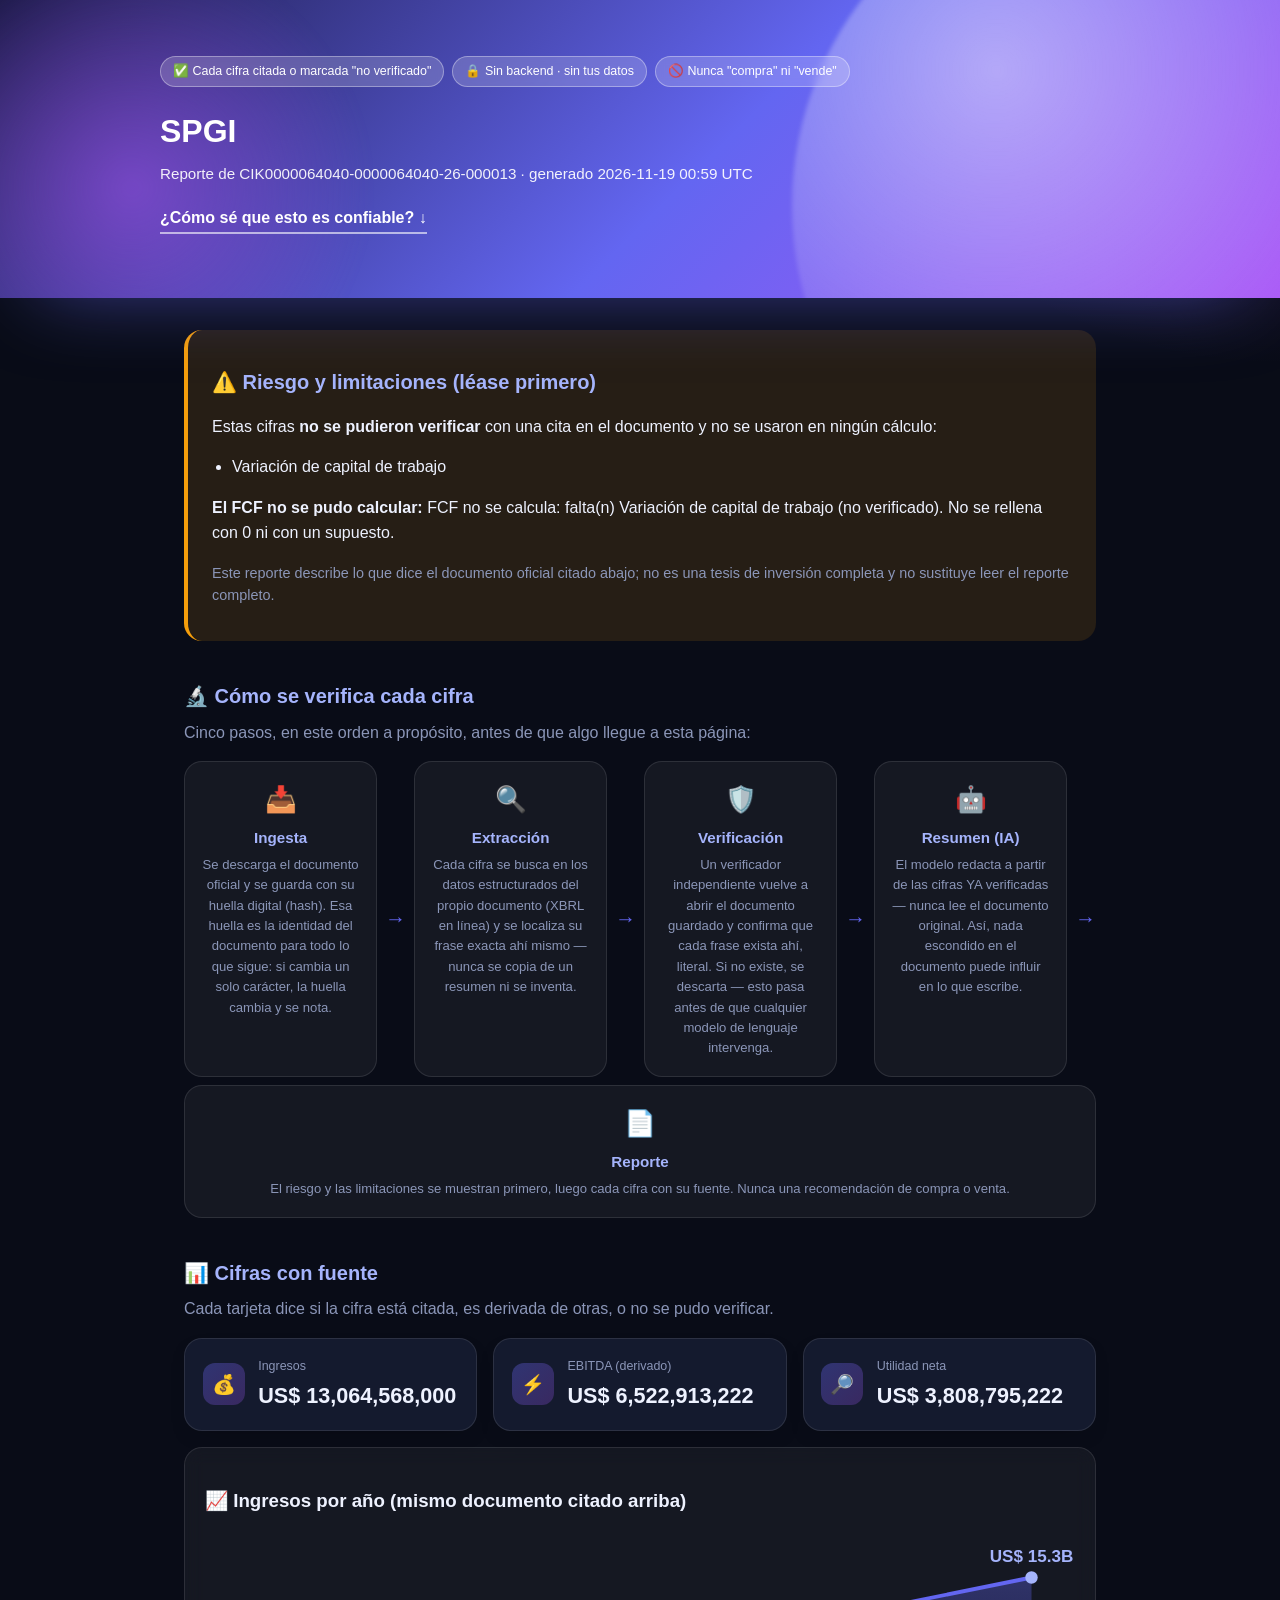
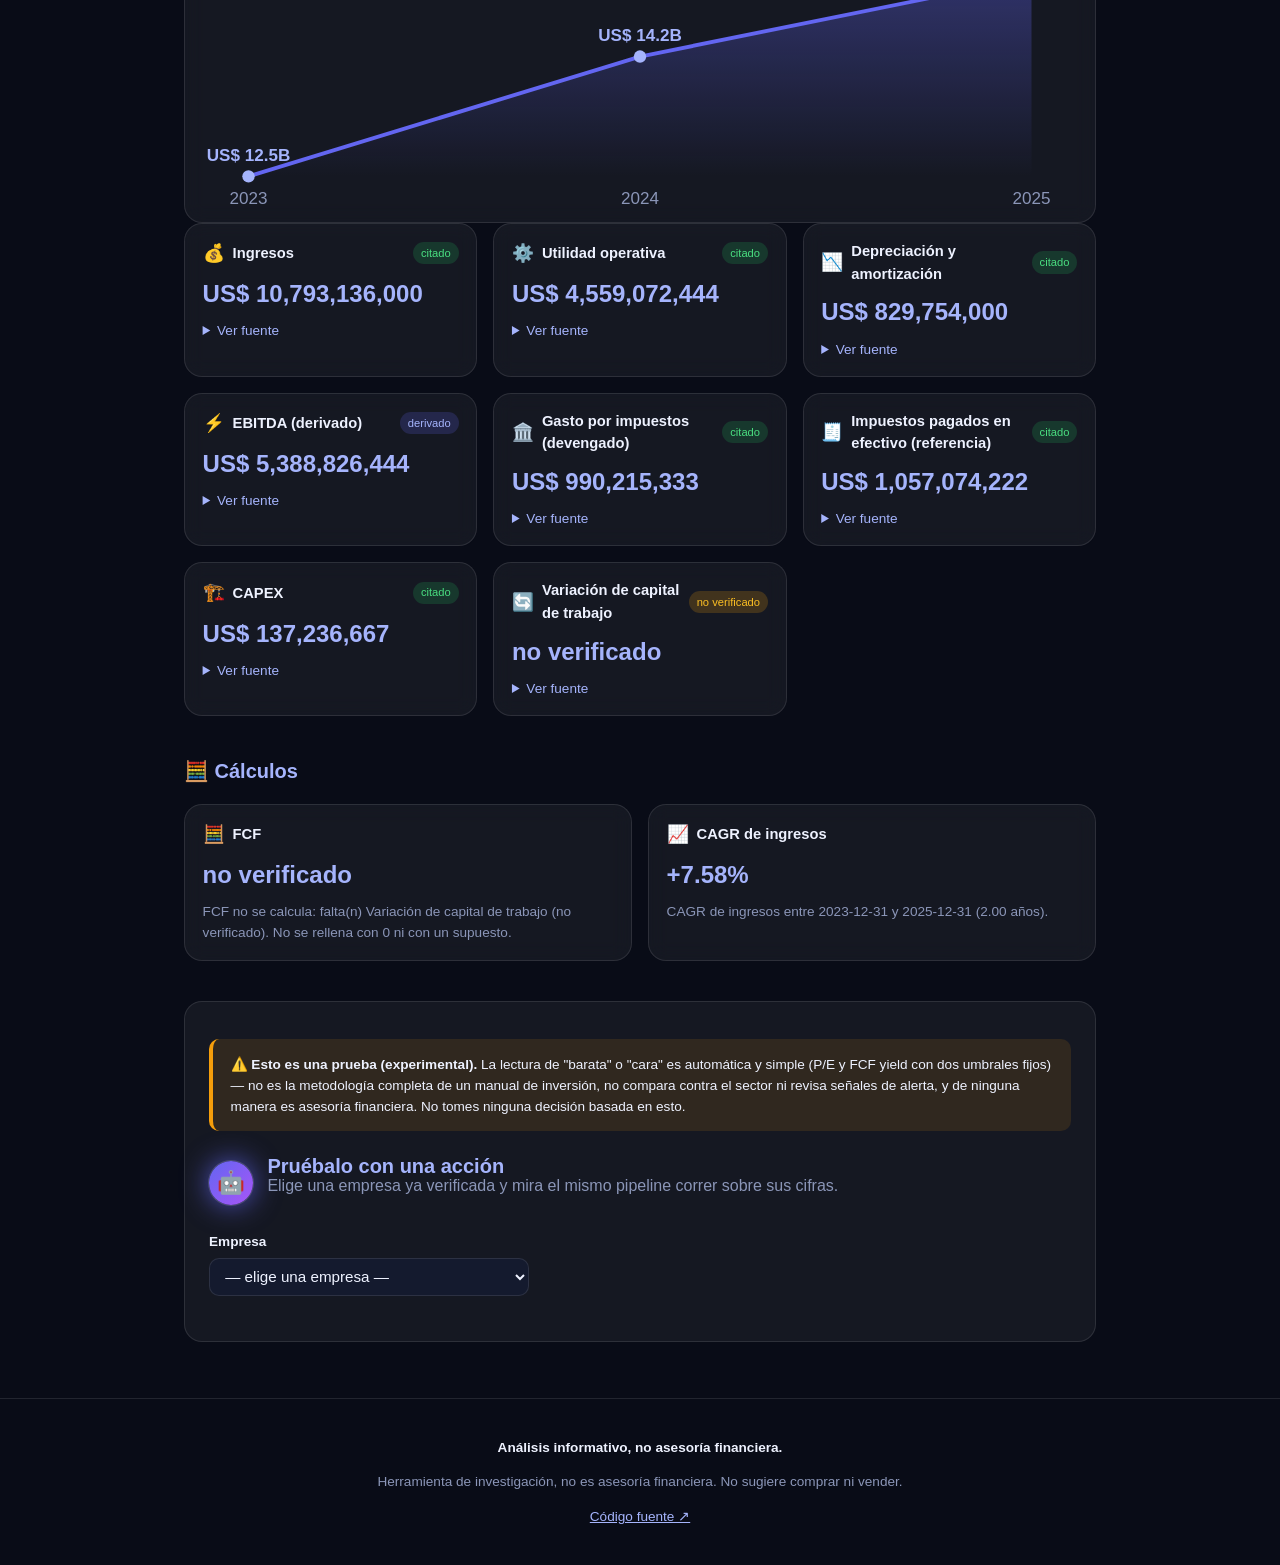
==== commit b2f8b5a6: "style: switch to a dark, indigo/purple glow theme (explicit design feedback) Replaced the white/ligh" ====
--- a/examples/reporte_ejemplo.html
+++ b/examples/reporte_ejemplo.html
@@ -3,28 +3,35 @@
 <head>
 <meta charset="utf-8">
 <meta name="viewport" content="width=device-width, initial-scale=1">
-<meta http-equiv="Content-Security-Policy" content="default-src 'none'; style-src 'self' 'unsafe-inline'; script-src 'self' 'sha256-TmDLJrtmj362xR8abUh+iHqvGR0SRACpbisZns1ae+o='; img-src 'self'; frame-src https://s.tradingview.com; base-uri 'none'; form-action 'none'; frame-ancestors 'none'">
+<meta http-equiv="Content-Security-Policy" content="default-src 'none'; style-src 'self' 'unsafe-inline'; script-src 'self' 'sha256-VwlaSkaCqINA3nBE17WScXj4ljRwSW6qedfKJIxw7HY='; img-src 'self'; frame-src https://s.tradingview.com; base-uri 'none'; form-action 'none'; frame-ancestors 'none'">
 <meta name="referrer" content="no-referrer">
 <title>SPGI — Reporte Quant Lab</title>
 <style>
   :root {
-    --bg: #ffffff;
-    --surface: #eef5ff;
-    --surface-2: #dbeafe;
-    --accent: #2563eb;
-    --accent-2: #38bdf8;
-    --accent-dark: #1e40af;
-    --text: #0f172a;
-    --muted: #51607a;
-    --warn-bg: #fff7ed;
+    --bg: #090c17;
+    --bg-glow-1: rgba(99, 102, 241, .22);
+    --bg-glow-2: rgba(168, 85, 247, .16);
+    --surface: rgba(255,255,255,.05);
+    --surface-2: rgba(255,255,255,.10);
+    --surface-solid: #141a2e;
+    --accent: #6366f1;
+    --accent-2: #a855f7;
+    --accent-dark: #a5b4fc;
+    --text: #eef2ff;
+    --muted: #8b96b8;
+    --warn-bg: rgba(245,158,11,.12);
     --warn-border: #f59e0b;
-    --radius: 16px;
+    --radius: 18px;
   }
   * { box-sizing: border-box; }
   html { scroll-behavior: smooth; }
   body {
     margin: 0;
-    background: var(--bg);
+    background:
+      radial-gradient(900px 500px at 15% -10%, var(--bg-glow-1), transparent 60%),
+      radial-gradient(700px 500px at 100% 10%, var(--bg-glow-2), transparent 55%),
+      var(--bg);
+    background-attachment: fixed;
     color: var(--text);
     font-family: -apple-system, BlinkMacSystemFont, "Segoe UI", Roboto, Helvetica, Arial, sans-serif;
     line-height: 1.55;
@@ -37,13 +44,19 @@
   }
   .hero {
     position: relative; overflow: hidden;
-    background: linear-gradient(135deg, var(--accent) 0%, var(--accent-2) 100%);
-    color: #ffffff; padding: 3rem 1.5rem 3.5rem;
+    background: linear-gradient(135deg, #1e1b4b 0%, var(--accent) 55%, var(--accent-2) 100%);
+    color: #ffffff; padding: 3.5rem 1.5rem 4rem;
+    box-shadow: 0 30px 80px -40px rgba(99,102,241,.6);
   }
   .hero-blob {
-    position: absolute; inset: -40% -10% auto auto; width: 60vw; height: 60vw; max-width: 640px; max-height: 640px;
-    background: radial-gradient(circle at 30% 30%, rgba(255,255,255,.35), transparent 60%);
-    border-radius: 50%; pointer-events: none;
+    position: absolute; inset: -45% -15% auto auto; width: 65vw; height: 65vw; max-width: 680px; max-height: 680px;
+    background: radial-gradient(circle at 30% 30%, rgba(255,255,255,.45), transparent 60%);
+    border-radius: 50%; pointer-events: none; filter: blur(2px);
+  }
+  .hero-blob-2 {
+    position: absolute; inset: auto auto -50% -10%; width: 50vw; height: 50vw; max-width: 520px; max-height: 520px;
+    background: radial-gradient(circle at 50% 50%, rgba(168,85,247,.55), transparent 65%);
+    border-radius: 50%; pointer-events: none; filter: blur(6px);
   }
   .hero-inner { position: relative; max-width: 960px; margin: 0 auto; }
   .pill-row { display: flex; flex-wrap: wrap; gap: .5rem; margin-bottom: 1.25rem; }
@@ -85,9 +98,13 @@
   .calc-grid { display: grid; grid-template-columns: repeat(auto-fit, minmax(220px, 1fr)); gap: 1rem; }
   .card {
     background: var(--surface); border: 1px solid var(--surface-2); border-radius: var(--radius);
-    padding: 1rem 1.1rem; transition: transform .2s ease, box-shadow .2s ease;
-  }
-  .card:hover { transform: translateY(-3px); box-shadow: 0 10px 24px -12px rgba(37,99,235,.35); }
+    padding: 1rem 1.1rem; transition: transform .2s ease, box-shadow .2s ease, border-color .2s ease;
+    backdrop-filter: blur(10px);
+  }
+  .card:hover {
+    transform: translateY(-3px); border-color: rgba(165,180,252,.35);
+    box-shadow: 0 16px 36px -16px rgba(99,102,241,.45);
+  }
   .card-head { display: flex; align-items: center; gap: .5rem; }
   .card-head h3 { margin: 0; font-size: .92rem; color: var(--text); flex: 1; }
   .card-icon { font-size: 1.1rem; }
@@ -99,18 +116,19 @@
   }
   .card-detail div { font-size: .85rem; color: var(--muted); margin-top: .4rem; }
   .card-detail blockquote {
-    margin: .4rem 0 0; padding: .5rem .75rem; background: #ffffff;
+    margin: .4rem 0 0; padding: .5rem .75rem; background: var(--surface-solid);
     border-left: 3px solid var(--accent); border-radius: 6px; font-style: italic;
   }
   .stat-row { display: grid; grid-template-columns: repeat(auto-fit, minmax(180px, 1fr)); gap: 1rem; margin-bottom: 1rem; }
   .stat-card {
-    background: #ffffff; border: 1px solid var(--surface-2); border-radius: var(--radius);
+    background: var(--surface-solid); border: 1px solid var(--surface-2); border-radius: var(--radius);
     padding: 1.1rem; display: flex; align-items: center; gap: .85rem;
-    box-shadow: 0 1px 2px rgba(15,23,42,.04);
+    box-shadow: 0 8px 24px -16px rgba(0,0,0,.5);
   }
   .stat-icon {
     flex: 0 0 auto; width: 42px; height: 42px; border-radius: 12px;
-    background: var(--surface); display: flex; align-items: center; justify-content: center; font-size: 1.2rem;
+    background: linear-gradient(135deg, rgba(99,102,241,.35), rgba(168,85,247,.25));
+    display: flex; align-items: center; justify-content: center; font-size: 1.2rem;
   }
   .stat-label { color: var(--muted); font-size: .78rem; margin: 0 0 .15rem; }
   .stat-value { font-size: 1.35rem; font-weight: 700; margin: 0; color: var(--text); }
@@ -123,9 +141,9 @@
   .chart-value-label { font-size: 11px; fill: var(--accent-dark); font-weight: 600; }
   .chart-year-label { font-size: 11px; fill: var(--muted); }
   .badge { font-size: .7rem; padding: .15rem .5rem; border-radius: 999px; white-space: nowrap; }
-  .badge-ok { background: #dcfce7; color: #166534; }
-  .badge-info { background: #dbeafe; color: #1e40af; }
-  .badge-warn { background: #fef3c7; color: #92400e; }
+  .badge-ok { background: rgba(34,197,94,.18); color: #4ade80; }
+  .badge-info { background: rgba(99,102,241,.2); color: #a5b4fc; }
+  .badge-warn { background: rgba(245,158,11,.2); color: #fbbf24; }
   .cambios-body { white-space: pre-line; }
 
   .try-it { background: var(--surface); border: 1px solid var(--surface-2); border-radius: var(--radius); padding: 1.5rem; }
@@ -140,13 +158,15 @@
     background: linear-gradient(135deg, var(--accent), var(--accent-2));
     display: flex; align-items: center; justify-content: center; font-size: 1.4rem;
     animation: bot-pulse 2.4s ease-in-out infinite;
+    box-shadow: 0 0 0 1px rgba(255,255,255,.15), 0 0 28px rgba(99,102,241,.8);
   }
   @keyframes bot-pulse { 0%, 100% { transform: scale(1); } 50% { transform: scale(1.08); } }
   .try-it-label { display: block; font-size: .85rem; font-weight: 600; margin-bottom: .35rem; }
   .try-it-select {
     width: 100%; max-width: 320px; padding: .55rem .7rem; border-radius: 10px;
-    border: 1px solid var(--surface-2); background: #ffffff; color: var(--text); font-size: .95rem;
-  }
+    border: 1px solid var(--surface-2); background: var(--surface-solid); color: var(--text); font-size: .95rem;
+  }
+  .try-it-select option { background: var(--surface-solid); color: var(--text); }
   .try-it-select:focus-visible { outline: 3px solid var(--accent); outline-offset: 2px; }
   .try-it-result { margin-top: 1.25rem; min-height: 1px; }
   .try-it-result-head { display: flex; align-items: center; gap: .6rem; flex-wrap: wrap; }
@@ -155,7 +175,7 @@
   .try-it-figures { display: grid; grid-template-columns: repeat(auto-fit, minmax(220px, 1fr)); gap: .5rem; margin-top: .75rem; }
   .try-it-figure {
     display: flex; align-items: center; justify-content: space-between; gap: .5rem;
-    background: #ffffff; border: 1px solid var(--surface-2); border-radius: 10px; padding: .5rem .7rem; font-size: .82rem;
+    background: var(--surface-solid); border: 1px solid var(--surface-2); border-radius: 10px; padding: .5rem .7rem; font-size: .82rem;
   }
   .try-it-figure-label { color: var(--muted); }
   .try-it-figure-value { font-weight: 700; }
@@ -166,29 +186,38 @@
   .try-it-live { display: grid; grid-template-columns: repeat(auto-fit, minmax(260px, 1fr)); gap: 1rem; margin-top: 1.25rem; }
   .live-card { padding: .85rem; }
   .live-card h4 { margin: 0 0 .5rem; font-size: .85rem; color: var(--accent-dark); }
-  .live-frame { width: 100%; border: none; border-radius: 10px; display: block; background: #ffffff; }
+  .live-frame { width: 100%; border: none; border-radius: 10px; display: block; background: var(--surface-solid); }
   .live-frame-chart { height: 220px; }
   .live-frame-news { height: 280px; }
   .live-note { grid-column: 1 / -1; font-size: .75rem; color: var(--muted); margin: 0; }
 
   .chat-card {
-    margin-top: 1.25rem; background: var(--surface); border: 1px solid var(--surface-2);
-    border-radius: var(--radius); padding: 1.1rem;
-  }
-  .chat-head { display: flex; align-items: center; gap: .5rem; margin-bottom: .4rem; }
-  .bot-avatar-sm { width: 30px; height: 30px; font-size: 1rem; animation: none; }
-  .chat-warn { font-size: .78rem; color: var(--muted); margin: 0 0 .75rem; }
+    margin-top: 1.25rem; position: relative; overflow: hidden;
+    background: linear-gradient(160deg, rgba(99,102,241,.16), rgba(168,85,247,.08) 60%, transparent);
+    border: 1px solid rgba(165,180,252,.25);
+    border-radius: var(--radius); padding: 1.25rem;
+  }
+  .chat-head { display: flex; align-items: center; gap: .65rem; margin-bottom: .5rem; }
+  .bot-avatar-sm {
+    width: 34px; height: 34px; font-size: 1.05rem; animation: none;
+    box-shadow: 0 0 0 1px rgba(255,255,255,.15), 0 0 24px rgba(99,102,241,.75);
+  }
+  .chat-head strong { font-size: 1.02rem; }
+  .chat-warn { font-size: .78rem; color: var(--muted); margin: 0 0 .9rem; }
   .chat-log { display: flex; flex-direction: column; gap: .5rem; margin-bottom: .75rem; max-height: 320px; overflow-y: auto; }
-  .chat-bubble { padding: .55rem .8rem; border-radius: 12px; font-size: .88rem; max-width: 90%; }
-  .chat-bubble-user { align-self: flex-end; background: var(--accent); color: #ffffff; border-bottom-right-radius: 2px; }
-  .chat-bubble-bot { align-self: flex-start; background: #ffffff; border: 1px solid var(--surface-2); border-bottom-left-radius: 2px; }
+  .chat-bubble { padding: .6rem .85rem; border-radius: 14px; font-size: .88rem; max-width: 90%; }
+  .chat-bubble-user { align-self: flex-end; background: var(--accent); color: #ffffff; border-bottom-right-radius: 3px; }
+  .chat-bubble-bot {
+    align-self: flex-start; background: var(--surface-solid); border: 1px solid var(--surface-2);
+    border-bottom-left-radius: 3px;
+  }
   .chat-buttons { display: flex; flex-wrap: wrap; gap: .5rem; }
   .chat-question-btn {
-    background: #ffffff; border: 1px solid var(--surface-2); border-radius: 999px; padding: .4rem .85rem;
-    font-size: .8rem; color: var(--accent-dark); cursor: pointer;
-  }
-  .chat-question-btn:hover:not(:disabled) { background: var(--surface-2); }
-  .chat-question-btn:disabled { opacity: .45; cursor: default; }
+    background: var(--surface-solid); border: 1px solid var(--surface-2); border-radius: 999px; padding: .45rem .9rem;
+    font-size: .8rem; color: var(--accent-dark); cursor: pointer; transition: border-color .15s ease, background .15s ease;
+  }
+  .chat-question-btn:hover:not(:disabled) { background: rgba(99,102,241,.18); border-color: rgba(165,180,252,.4); }
+  .chat-question-btn:disabled { opacity: .4; cursor: default; }
   .chat-question-btn:focus-visible { outline: 3px solid var(--accent); outline-offset: 2px; }
 
   @media (prefers-reduced-motion: reduce) {
@@ -220,6 +249,7 @@
   
   <header class="hero">
     <div class="hero-blob" aria-hidden="true"></div>
+    <div class="hero-blob-2" aria-hidden="true"></div>
     <div class="hero-inner">
       <div class="pill-row">
         <span class="pill">✅ Cada cifra citada o marcada "no verificado"</span>
@@ -227,7 +257,7 @@
         <span class="pill">🚫 Nunca "compra" ni "vende"</span>
       </div>
       <h1>SPGI</h1>
-      <p class="hero-sub">Reporte de CIK0000064040-0000064040-26-000013 · generado 2026-11-19 00:46 UTC</p>
+      <p class="hero-sub">Reporte de CIK0000064040-0000064040-26-000013 · generado 2026-11-19 00:59 UTC</p>
       <a class="hero-cta" href="#como-funciona">¿Cómo sé que esto es confiable? ↓</a>
     </div>
   </header>
@@ -591,7 +621,7 @@
       frame.className = "live-frame" + (extraClass ? " " + extraClass : "");
       frame.src =
         "https://s.tradingview.com/embed-widget/" + widgetPath + "/?symbol=" +
-        encodeURIComponent(symbol) + "&locale=es&colorTheme=light";
+        encodeURIComponent(symbol) + "&locale=es&colorTheme=dark";
       frame.loading = "lazy";
       frame.title = title;
       frame.setAttribute("sandbox", "allow-scripts allow-same-origin allow-popups");
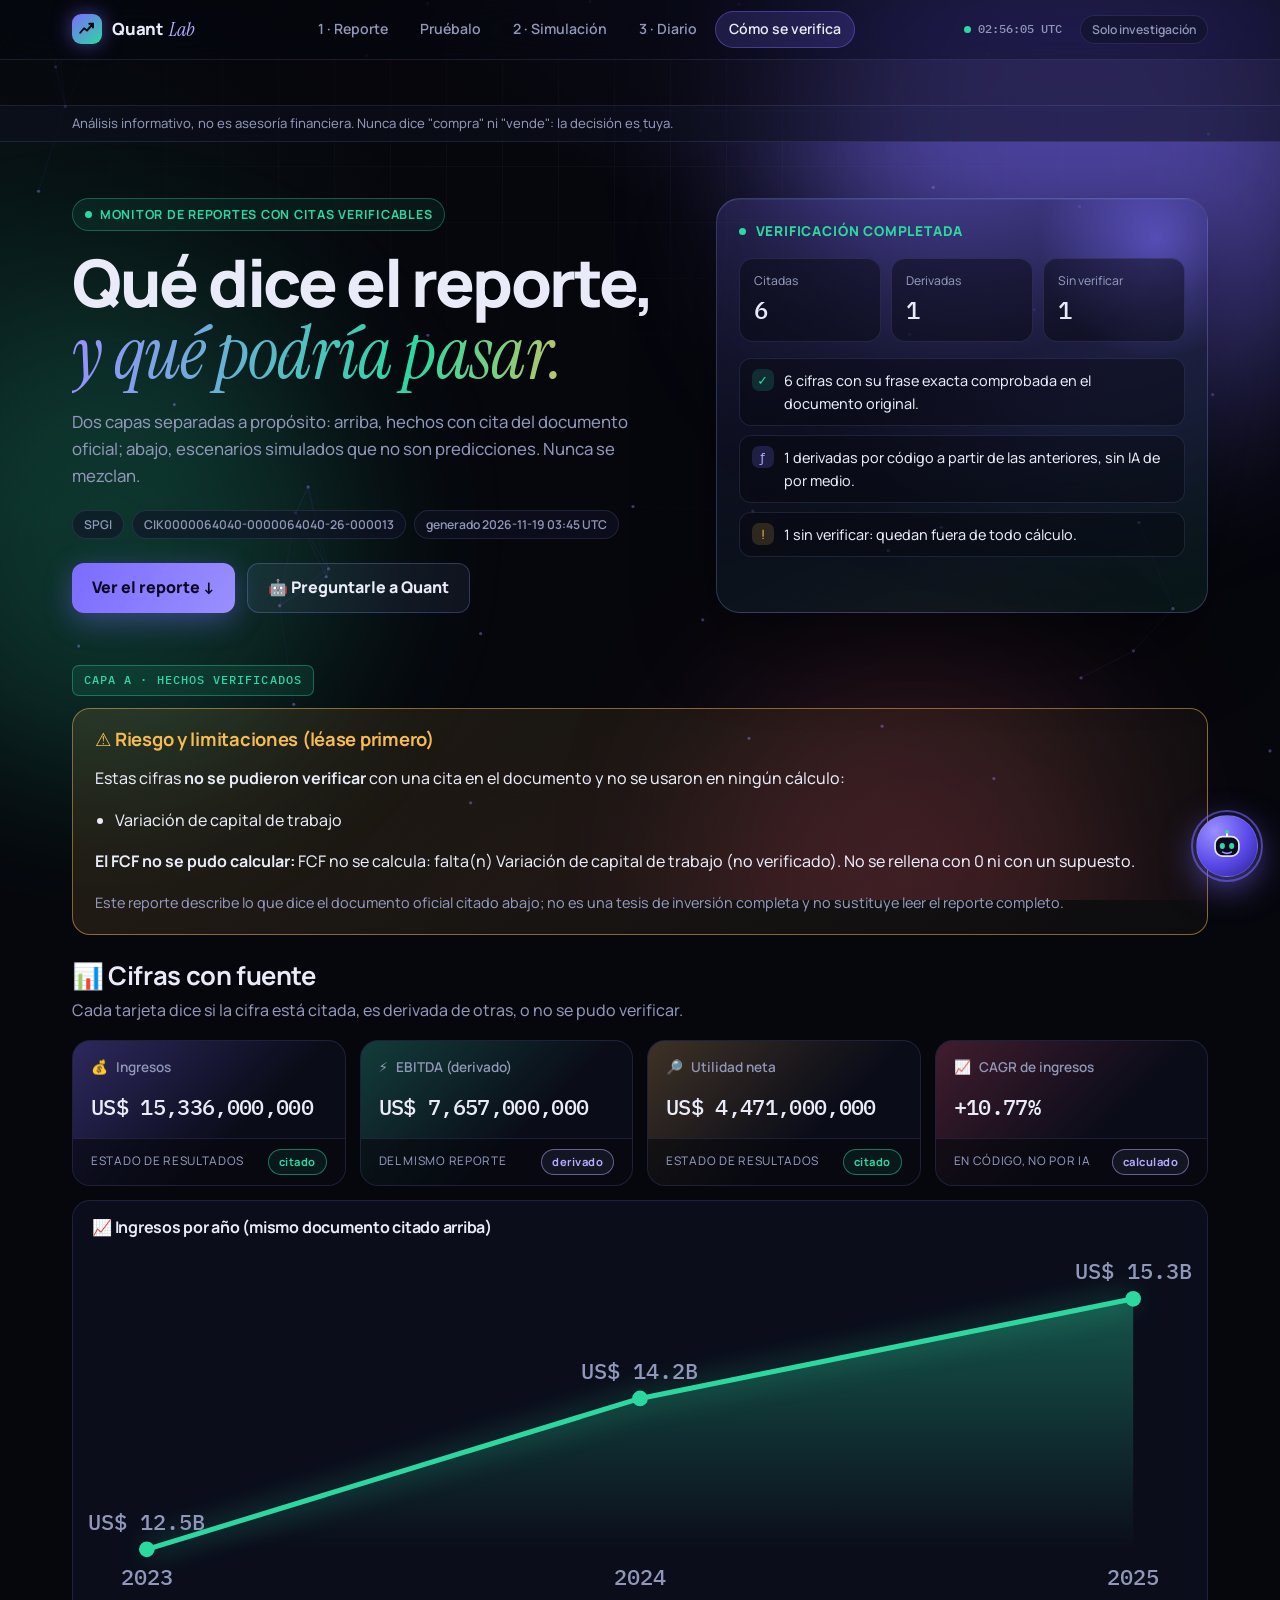
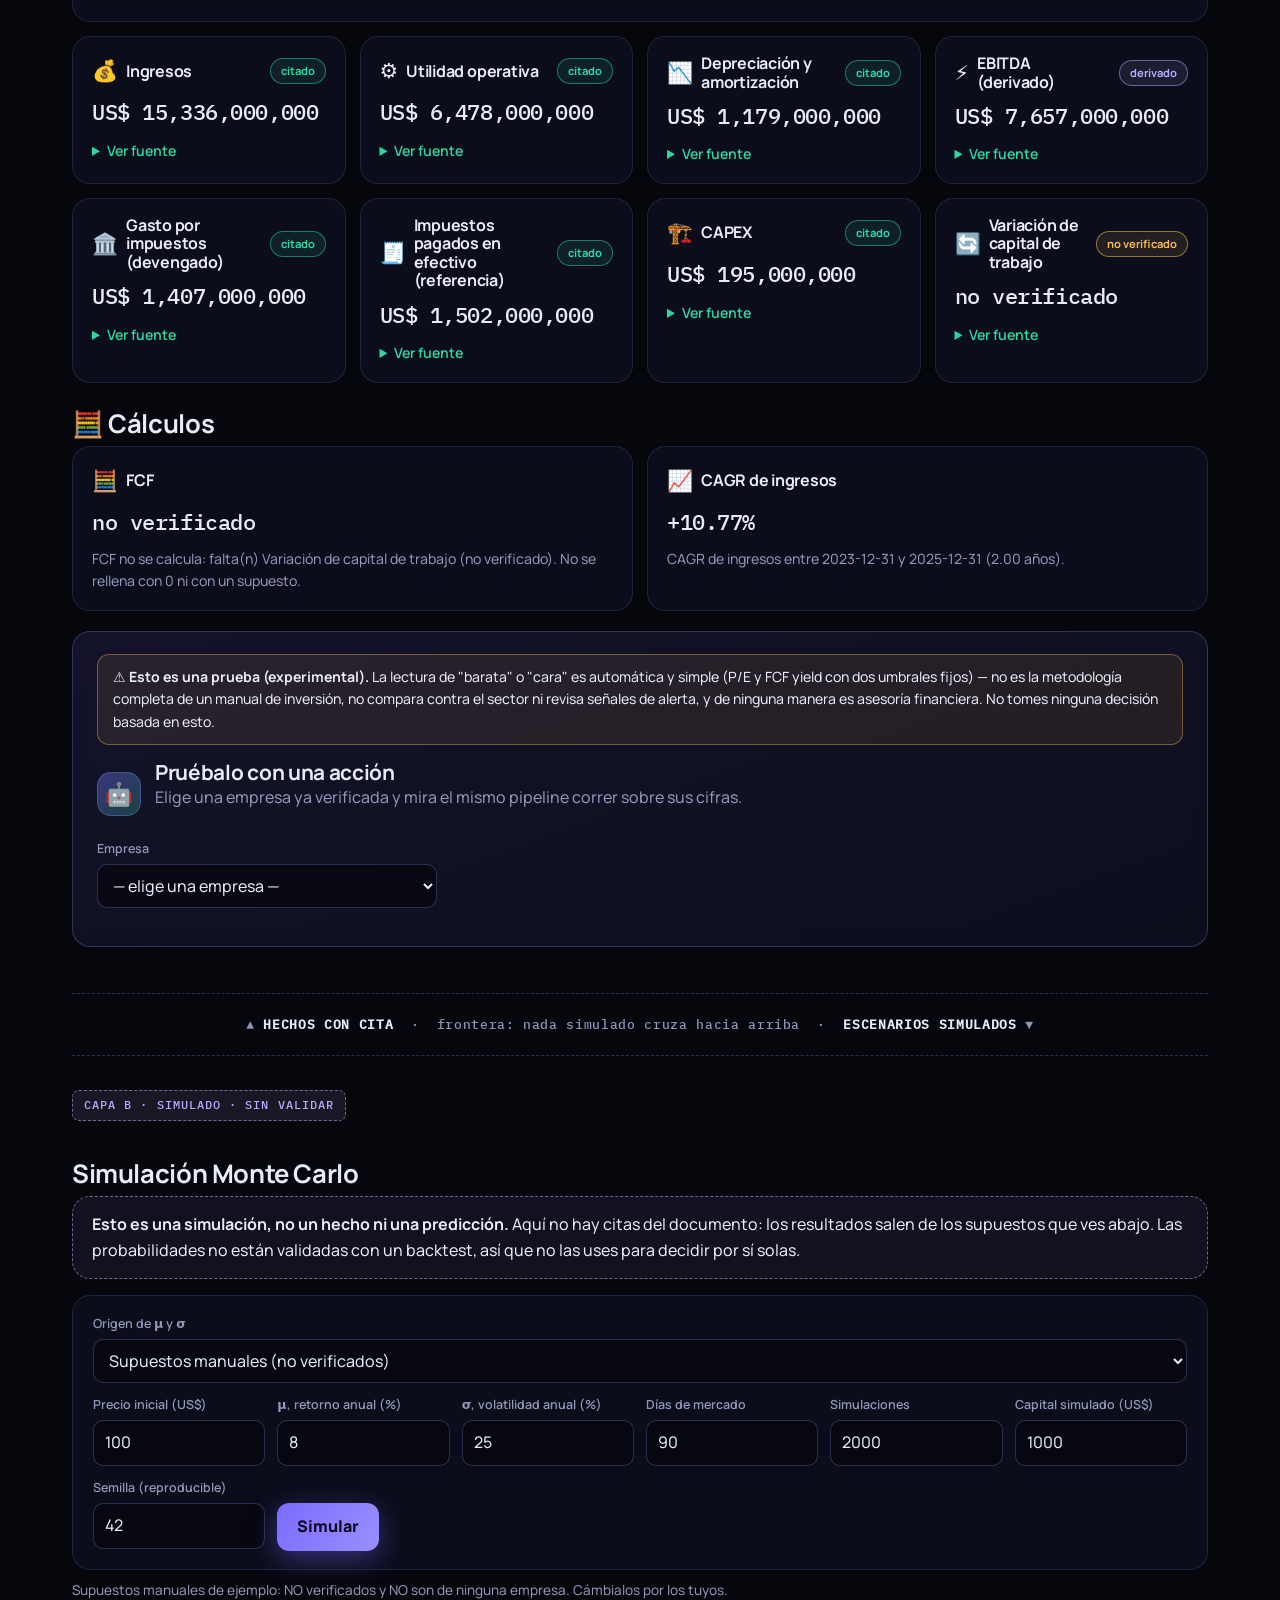
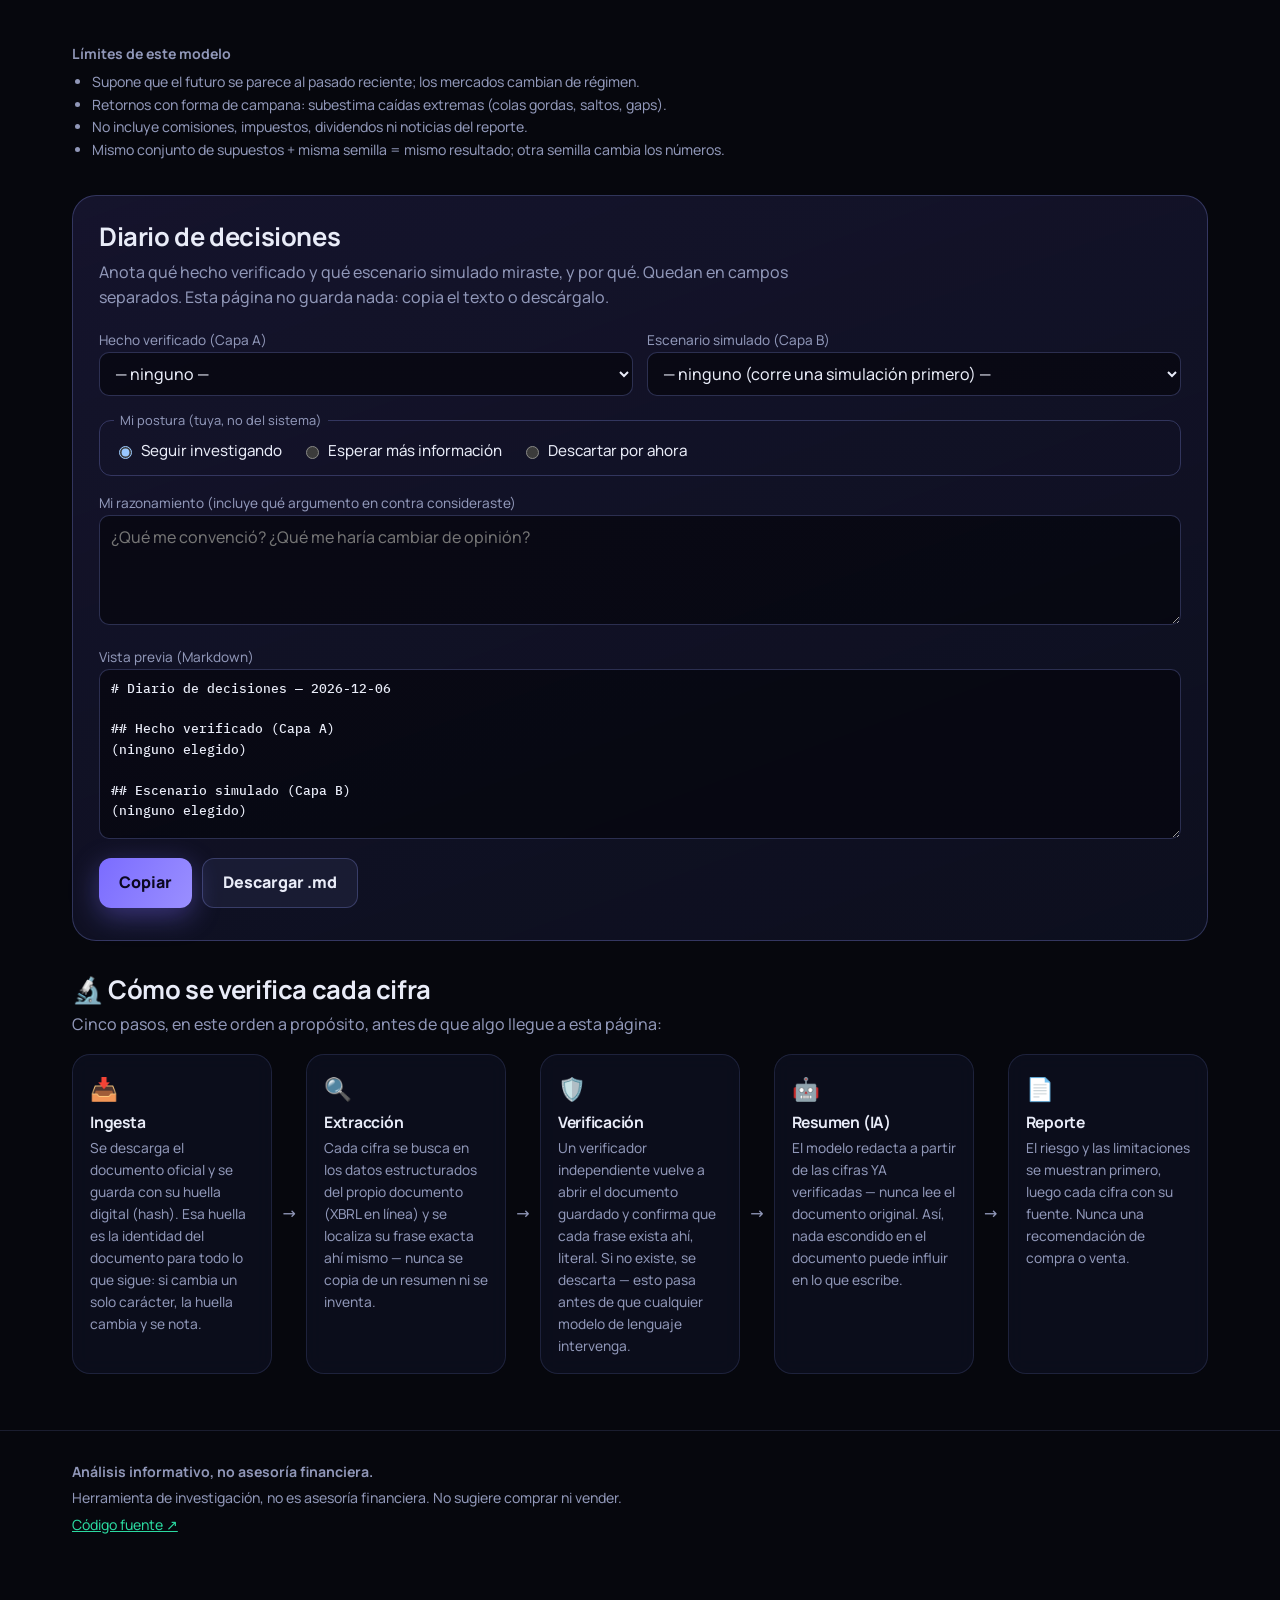
==== commit b7e1518f: "feat(site): design v3 — animated background, embedded fonts, working TradingView, floating assistant" ====
--- a/examples/reporte_ejemplo.html
+++ b/examples/reporte_ejemplo.html
@@ -3,266 +3,430 @@
 <head>
 <meta charset="utf-8">
 <meta name="viewport" content="width=device-width, initial-scale=1">
-<meta http-equiv="Content-Security-Policy" content="default-src 'none'; style-src 'self' 'unsafe-inline'; script-src 'self' 'sha256-VwlaSkaCqINA3nBE17WScXj4ljRwSW6qedfKJIxw7HY='; img-src 'self'; frame-src https://s.tradingview.com; base-uri 'none'; form-action 'none'; frame-ancestors 'none'">
+<meta http-equiv="Content-Security-Policy" content="default-src 'none'; style-src 'self' 'unsafe-inline'; script-src 'self' 'sha256-wiEa/fAsmT1VUIITZYKQeO1RBax1fWXsrTID9RpHP3s='; img-src 'self'; font-src data:; frame-src https://www.tradingview-widget.com; base-uri 'none'; form-action 'none'">
 <meta name="referrer" content="no-referrer">
+<meta name="theme-color" content="#06070d">
 <title>SPGI — Reporte Quant Lab</title>
-<style>
-  :root {
-    --bg: #090c17;
-    --bg-glow-1: rgba(99, 102, 241, .22);
-    --bg-glow-2: rgba(168, 85, 247, .16);
-    --surface: rgba(255,255,255,.05);
-    --surface-2: rgba(255,255,255,.10);
-    --surface-solid: #141a2e;
-    --accent: #6366f1;
-    --accent-2: #a855f7;
-    --accent-dark: #a5b4fc;
-    --text: #eef2ff;
-    --muted: #8b96b8;
-    --warn-bg: rgba(245,158,11,.12);
-    --warn-border: #f59e0b;
-    --radius: 18px;
-  }
-  * { box-sizing: border-box; }
-  html { scroll-behavior: smooth; }
-  body {
-    margin: 0;
-    background:
-      radial-gradient(900px 500px at 15% -10%, var(--bg-glow-1), transparent 60%),
-      radial-gradient(700px 500px at 100% 10%, var(--bg-glow-2), transparent 55%),
-      var(--bg);
-    background-attachment: fixed;
-    color: var(--text);
-    font-family: -apple-system, BlinkMacSystemFont, "Segoe UI", Roboto, Helvetica, Arial, sans-serif;
-    line-height: 1.55;
-  }
-  a { color: var(--accent-dark); }
-  #scroll-progress {
-    position: fixed; top: 0; left: 0; height: 3px; width: 0%;
-    background: linear-gradient(90deg, var(--accent), var(--accent-2));
-    z-index: 50; transition: width .1s linear;
-  }
-  .hero {
-    position: relative; overflow: hidden;
-    background: linear-gradient(135deg, #1e1b4b 0%, var(--accent) 55%, var(--accent-2) 100%);
-    color: #ffffff; padding: 3.5rem 1.5rem 4rem;
-    box-shadow: 0 30px 80px -40px rgba(99,102,241,.6);
-  }
-  .hero-blob {
-    position: absolute; inset: -45% -15% auto auto; width: 65vw; height: 65vw; max-width: 680px; max-height: 680px;
-    background: radial-gradient(circle at 30% 30%, rgba(255,255,255,.45), transparent 60%);
-    border-radius: 50%; pointer-events: none; filter: blur(2px);
-  }
-  .hero-blob-2 {
-    position: absolute; inset: auto auto -50% -10%; width: 50vw; height: 50vw; max-width: 520px; max-height: 520px;
-    background: radial-gradient(circle at 50% 50%, rgba(168,85,247,.55), transparent 65%);
-    border-radius: 50%; pointer-events: none; filter: blur(6px);
-  }
-  .hero-inner { position: relative; max-width: 960px; margin: 0 auto; }
-  .pill-row { display: flex; flex-wrap: wrap; gap: .5rem; margin-bottom: 1.25rem; }
-  .pill {
-    background: rgba(255,255,255,.18); border: 1px solid rgba(255,255,255,.35);
-    padding: .3rem .75rem; border-radius: 999px; font-size: .78rem; backdrop-filter: blur(4px);
-  }
-  .hero h1 { margin: 0 0 .35rem; font-size: 2rem; }
-  .hero-sub { margin: 0 0 1.25rem; opacity: .92; font-size: .95rem; }
-  .hero-cta {
-    display: inline-block; color: #ffffff; text-decoration: none; font-weight: 600;
-    border-bottom: 2px solid rgba(255,255,255,.6); padding-bottom: 2px;
-  }
-  main { max-width: 960px; margin: 0 auto; padding: 2rem 1.5rem 1rem; }
-  section { margin-bottom: 2.5rem; }
-  h2 { color: var(--accent-dark); font-size: 1.25rem; }
-  .section-intro { color: var(--muted); margin-top: -.5rem; }
-  .risk {
-    background: var(--warn-bg); border-left: 4px solid var(--warn-border);
-    border-radius: var(--radius); padding: 1.25rem 1.5rem;
-  }
-  .risk ul { margin: .5rem 0; padding-left: 1.25rem; }
-  .risk-note { color: var(--muted); font-size: .9rem; }
-
-  .pipeline-track { display: flex; flex-wrap: wrap; align-items: stretch; gap: .5rem; }
-  .step {
-    flex: 1 1 160px; background: var(--surface); border: 1px solid var(--surface-2);
-    border-radius: var(--radius); padding: 1.1rem; text-align: center;
-  }
-  .step-icon { font-size: 1.6rem; margin-bottom: .4rem; }
-  .step h3 { margin: 0 0 .35rem; font-size: .95rem; color: var(--accent-dark); }
-  .step p { margin: 0; font-size: .82rem; color: var(--muted); }
-  .step-arrow { align-self: center; color: var(--accent); font-size: 1.3rem; flex: 0 0 auto; }
-  @media (max-width: 720px) { .step-arrow { transform: rotate(90deg); } }
-
-  .footer-link { text-align: center; font-size: .85rem; margin-top: .5rem; }
-
-  .grid { display: grid; grid-template-columns: repeat(auto-fit, minmax(220px, 1fr)); gap: 1rem; }
-  .calc-grid { display: grid; grid-template-columns: repeat(auto-fit, minmax(220px, 1fr)); gap: 1rem; }
-  .card {
-    background: var(--surface); border: 1px solid var(--surface-2); border-radius: var(--radius);
-    padding: 1rem 1.1rem; transition: transform .2s ease, box-shadow .2s ease, border-color .2s ease;
-    backdrop-filter: blur(10px);
-  }
-  .card:hover {
-    transform: translateY(-3px); border-color: rgba(165,180,252,.35);
-    box-shadow: 0 16px 36px -16px rgba(99,102,241,.45);
-  }
-  .card-head { display: flex; align-items: center; gap: .5rem; }
-  .card-head h3 { margin: 0; font-size: .92rem; color: var(--text); flex: 1; }
-  .card-icon { font-size: 1.1rem; }
-  .card-value { font-size: 1.5rem; font-weight: 700; margin: .5rem 0; color: var(--accent-dark); }
-  .card-note { color: var(--muted); font-size: .85rem; margin: 0; }
-  .card-detail summary { cursor: pointer; color: var(--accent-dark); font-size: .85rem; }
-  .card-detail summary:focus-visible, a:focus-visible, button:focus-visible {
-    outline: 3px solid var(--accent); outline-offset: 2px;
-  }
-  .card-detail div { font-size: .85rem; color: var(--muted); margin-top: .4rem; }
-  .card-detail blockquote {
-    margin: .4rem 0 0; padding: .5rem .75rem; background: var(--surface-solid);
-    border-left: 3px solid var(--accent); border-radius: 6px; font-style: italic;
-  }
-  .stat-row { display: grid; grid-template-columns: repeat(auto-fit, minmax(180px, 1fr)); gap: 1rem; margin-bottom: 1rem; }
-  .stat-card {
-    background: var(--surface-solid); border: 1px solid var(--surface-2); border-radius: var(--radius);
-    padding: 1.1rem; display: flex; align-items: center; gap: .85rem;
-    box-shadow: 0 8px 24px -16px rgba(0,0,0,.5);
-  }
-  .stat-icon {
-    flex: 0 0 auto; width: 42px; height: 42px; border-radius: 12px;
-    background: linear-gradient(135deg, rgba(99,102,241,.35), rgba(168,85,247,.25));
-    display: flex; align-items: center; justify-content: center; font-size: 1.2rem;
-  }
-  .stat-label { color: var(--muted); font-size: .78rem; margin: 0 0 .15rem; }
-  .stat-value { font-size: 1.35rem; font-weight: 700; margin: 0; color: var(--text); }
-  .chart-card { padding: 1.25rem 1.25rem 0.5rem; }
-  .line-chart { width: 100%; height: auto; display: block; }
-  .chart-line { stroke: var(--accent); stroke-width: 2.5; stroke-linejoin: round; stroke-linecap: round; }
-  .chart-dot { fill: var(--accent-dark); }
-  .chart-fade-start { stop-color: var(--accent); stop-opacity: .35; }
-  .chart-fade-end { stop-color: var(--accent); stop-opacity: 0; }
-  .chart-value-label { font-size: 11px; fill: var(--accent-dark); font-weight: 600; }
-  .chart-year-label { font-size: 11px; fill: var(--muted); }
-  .badge { font-size: .7rem; padding: .15rem .5rem; border-radius: 999px; white-space: nowrap; }
-  .badge-ok { background: rgba(34,197,94,.18); color: #4ade80; }
-  .badge-info { background: rgba(99,102,241,.2); color: #a5b4fc; }
-  .badge-warn { background: rgba(245,158,11,.2); color: #fbbf24; }
-  .cambios-body { white-space: pre-line; }
-
-  .try-it { background: var(--surface); border: 1px solid var(--surface-2); border-radius: var(--radius); padding: 1.5rem; }
-  .try-it-warning {
-    background: var(--warn-bg); border-left: 4px solid var(--warn-border); border-radius: 10px;
-    padding: .9rem 1.1rem; font-size: .85rem; margin-bottom: 1.25rem;
-  }
-  .try-it-head { display: flex; align-items: center; gap: .9rem; margin-bottom: 1rem; }
-  .try-it-head h2 { margin: 0; }
-  .bot-avatar {
-    flex: 0 0 auto; width: 44px; height: 44px; border-radius: 50%;
-    background: linear-gradient(135deg, var(--accent), var(--accent-2));
-    display: flex; align-items: center; justify-content: center; font-size: 1.4rem;
-    animation: bot-pulse 2.4s ease-in-out infinite;
-    box-shadow: 0 0 0 1px rgba(255,255,255,.15), 0 0 28px rgba(99,102,241,.8);
-  }
-  @keyframes bot-pulse { 0%, 100% { transform: scale(1); } 50% { transform: scale(1.08); } }
-  .try-it-label { display: block; font-size: .85rem; font-weight: 600; margin-bottom: .35rem; }
-  .try-it-select {
-    width: 100%; max-width: 320px; padding: .55rem .7rem; border-radius: 10px;
-    border: 1px solid var(--surface-2); background: var(--surface-solid); color: var(--text); font-size: .95rem;
-  }
-  .try-it-select option { background: var(--surface-solid); color: var(--text); }
-  .try-it-select:focus-visible { outline: 3px solid var(--accent); outline-offset: 2px; }
-  .try-it-result { margin-top: 1.25rem; min-height: 1px; }
-  .try-it-result-head { display: flex; align-items: center; gap: .6rem; flex-wrap: wrap; }
-  .try-it-result-head h3 { margin: 0; font-size: 1rem; }
-  .try-it-price { font-size: .95rem; margin: .5rem 0; }
-  .try-it-figures { display: grid; grid-template-columns: repeat(auto-fit, minmax(220px, 1fr)); gap: .5rem; margin-top: .75rem; }
-  .try-it-figure {
-    display: flex; align-items: center; justify-content: space-between; gap: .5rem;
-    background: var(--surface-solid); border: 1px solid var(--surface-2); border-radius: 10px; padding: .5rem .7rem; font-size: .82rem;
-  }
-  .try-it-figure-label { color: var(--muted); }
-  .try-it-figure-value { font-weight: 700; }
-  .thinking { color: var(--muted); }
-  .thinking::after { content: ""; animation: thinking-dots 1.2s steps(4, end) infinite; }
-  @keyframes thinking-dots { 0% { content: ""; } 25% { content: "."; } 50% { content: ".."; } 75% { content: "..."; } }
-
-  .try-it-live { display: grid; grid-template-columns: repeat(auto-fit, minmax(260px, 1fr)); gap: 1rem; margin-top: 1.25rem; }
-  .live-card { padding: .85rem; }
-  .live-card h4 { margin: 0 0 .5rem; font-size: .85rem; color: var(--accent-dark); }
-  .live-frame { width: 100%; border: none; border-radius: 10px; display: block; background: var(--surface-solid); }
-  .live-frame-chart { height: 220px; }
-  .live-frame-news { height: 280px; }
-  .live-note { grid-column: 1 / -1; font-size: .75rem; color: var(--muted); margin: 0; }
-
-  .chat-card {
-    margin-top: 1.25rem; position: relative; overflow: hidden;
-    background: linear-gradient(160deg, rgba(99,102,241,.16), rgba(168,85,247,.08) 60%, transparent);
-    border: 1px solid rgba(165,180,252,.25);
-    border-radius: var(--radius); padding: 1.25rem;
-  }
-  .chat-head { display: flex; align-items: center; gap: .65rem; margin-bottom: .5rem; }
-  .bot-avatar-sm {
-    width: 34px; height: 34px; font-size: 1.05rem; animation: none;
-    box-shadow: 0 0 0 1px rgba(255,255,255,.15), 0 0 24px rgba(99,102,241,.75);
-  }
-  .chat-head strong { font-size: 1.02rem; }
-  .chat-warn { font-size: .78rem; color: var(--muted); margin: 0 0 .9rem; }
-  .chat-log { display: flex; flex-direction: column; gap: .5rem; margin-bottom: .75rem; max-height: 320px; overflow-y: auto; }
-  .chat-bubble { padding: .6rem .85rem; border-radius: 14px; font-size: .88rem; max-width: 90%; }
-  .chat-bubble-user { align-self: flex-end; background: var(--accent); color: #ffffff; border-bottom-right-radius: 3px; }
-  .chat-bubble-bot {
-    align-self: flex-start; background: var(--surface-solid); border: 1px solid var(--surface-2);
-    border-bottom-left-radius: 3px;
-  }
-  .chat-buttons { display: flex; flex-wrap: wrap; gap: .5rem; }
-  .chat-question-btn {
-    background: var(--surface-solid); border: 1px solid var(--surface-2); border-radius: 999px; padding: .45rem .9rem;
-    font-size: .8rem; color: var(--accent-dark); cursor: pointer; transition: border-color .15s ease, background .15s ease;
-  }
-  .chat-question-btn:hover:not(:disabled) { background: rgba(99,102,241,.18); border-color: rgba(165,180,252,.4); }
-  .chat-question-btn:disabled { opacity: .4; cursor: default; }
-  .chat-question-btn:focus-visible { outline: 3px solid var(--accent); outline-offset: 2px; }
-
-  @media (prefers-reduced-motion: reduce) {
-    .bot-avatar { animation: none; }
-    .thinking::after { animation: none; content: "..."; }
-  }
-
-  footer {
-    text-align: center; color: var(--muted); font-size: .85rem;
-    padding: 1.5rem; border-top: 1px solid var(--surface-2);
-  }
-  footer strong { color: var(--text); }
-  /* El contenido es visible por defecto: si el script no corre, por lo que
-     sea (bloqueado, un error, JS desactivado), nunca desaparece. Solo se
-     "pre-esconde" para animar cuando el propio script confirma que arrancó
-     (clase .js-ready en <html>, puesta como primera línea del script). */
-  .js-ready .reveal { opacity: 0; transform: translateY(14px); transition: opacity .5s ease, transform .5s ease; }
-  .reveal.is-visible { opacity: 1; transform: none; }
-  @media (prefers-reduced-motion: reduce) {
-    html { scroll-behavior: auto; }
-    .js-ready .reveal { opacity: 1; transform: none; transition: none; }
-    .card { transition: none; }
-    #scroll-progress { transition: none; }
-  }
+<style>/* Quant Lab — design v3.
+   Look: TradePro (violet/mint glow on near-black) + Operativa (Manrope, italic Instrument Serif
+   accents, glass panels, floating assistant). Fonts are embedded as data: URIs by
+   report/html_report.py (placeholder below). No external resources of any kind.
+   `.reveal` only hides content under `.js-ready` (see tests): if JS fails, everything stays visible. */
+@font-face { font-family: "Manrope"; font-style: normal; font-weight: 200 800; font-display: swap; src: url([data-uri]) format("woff2"); }
+@font-face { font-family: "Instrument Serif"; font-style: normal; font-weight: 400; font-display: swap; src: url([data-uri]) format("woff2"); }
+@font-face { font-family: "Instrument Serif"; font-style: italic; font-weight: 400; font-display: swap; src: url([data-uri]) format("woff2"); }
+@font-face { font-family: "IBM Plex Mono"; font-style: normal; font-weight: 500; font-display: swap; src: url([data-uri]) format("woff2"); }
+:root {
+  --void: #06070d;
+  --bg: #06070d;
+  --s1: rgba(16, 19, 38, .62);
+  --s2: rgba(24, 28, 56, .72);
+  --solid: #0d0f1e;
+  --line: rgba(148, 160, 255, .14);
+  --line-strong: rgba(148, 160, 255, .26);
+  --text: #e9ecf8;
+  --muted: #9097b8;
+  --accent: #7b6cff;
+  --accent-strong: #9a8fff;
+  --mint: #2bd9a0;
+  --vio: #b6abff;
+  --amb: #f6bc52;
+  --cor: #ff5c7a;
+  --paper: #e9eef3;
+  --ink: #12161c;
+  --radius: 18px;
+  --radius-sm: 10px;
+  --font: "Manrope", ui-sans-serif, system-ui, -apple-system, "Segoe UI", sans-serif;
+  --serif: "Instrument Serif", ui-serif, Georgia, serif;
+  --mono: "IBM Plex Mono", ui-monospace, "SF Mono", Menlo, Consolas, monospace;
+  --mx: 50%;
+  --my: 0%;
+}
+* { box-sizing: border-box; }
+html { scroll-behavior: smooth; scroll-padding-top: 90px; color-scheme: dark; }
+body {
+  margin: 0; color: var(--text); line-height: 1.6; font-family: var(--font); font-weight: 450;
+  background:
+    radial-gradient(1200px 620px at 85% -10%, rgba(123, 108, 255, .22), transparent 60%),
+    radial-gradient(900px 520px at -10% 28%, rgba(43, 217, 160, .09), transparent 60%),
+    radial-gradient(800px 480px at 60% 110%, rgba(255, 92, 122, .07), transparent 60%),
+    var(--void);
+  background-attachment: fixed;
+  overflow-x: hidden;
+}
+a { color: var(--mint); }
+h1, h2, h3, h4 { line-height: 1.15; margin: 0; font-weight: 700; letter-spacing: -.015em; }
+.serif, em.serif { font-family: var(--serif); font-style: italic; font-weight: 400; letter-spacing: 0; }
+.grad-text { background: linear-gradient(100deg, #9a8fff 0%, #2bd9a0 70%, #f6bc52 110%); -webkit-background-clip: text; background-clip: text; color: transparent; }
+.mono { font-family: var(--mono); }
+
+/* ---------- animated background ---------- */
+.bg-fx { position: fixed; inset: 0; z-index: -1; pointer-events: none; overflow: hidden; }
+.bg-grid {
+  position: absolute; inset: -2px;
+  background-image:
+    linear-gradient(rgba(148, 160, 255, .055) 1px, transparent 1px),
+    linear-gradient(90deg, rgba(148, 160, 255, .055) 1px, transparent 1px);
+  background-size: 56px 56px;
+  -webkit-mask-image: radial-gradient(ellipse 80% 60% at 50% 0%, #000 20%, transparent 75%);
+  mask-image: radial-gradient(ellipse 80% 60% at 50% 0%, #000 20%, transparent 75%);
+}
+.orb { position: absolute; border-radius: 50%; filter: blur(90px); opacity: .55; will-change: transform; }
+.orb-1 { width: 560px; height: 560px; left: 62%; top: -140px; background: #7b6cff; animation: drift1 26s ease-in-out infinite alternate; }
+.orb-2 { width: 460px; height: 460px; left: -120px; top: 34%; background: #2bd9a0; opacity: .22; animation: drift2 32s ease-in-out infinite alternate; }
+.orb-3 { width: 420px; height: 420px; left: 55%; top: 72%; background: #ff5c7a; opacity: .16; animation: drift3 38s ease-in-out infinite alternate; }
+@keyframes drift1 { to { transform: translate3d(-120px, 140px, 0) scale(1.15); } }
+@keyframes drift2 { to { transform: translate3d(180px, -90px, 0) scale(1.2); } }
+@keyframes drift3 { to { transform: translate3d(-160px, -120px, 0) scale(1.1); } }
+#bg-canvas { position: absolute; inset: 0; width: 100%; height: 100%; opacity: .55; }
+
+#scroll-progress { position: fixed; top: 0; left: 0; height: 3px; width: 0%; z-index: 80; background: linear-gradient(90deg, var(--accent), var(--mint), var(--amb)); transition: width .1s linear; box-shadow: 0 0 14px rgba(123, 108, 255, .7); }
+
+/* ---------- header / ticker ---------- */
+.wrap { max-width: 1180px; margin: 0 auto; padding: 0 22px; }
+.site-header { position: sticky; top: 0; z-index: 70; backdrop-filter: blur(16px) saturate(140%); -webkit-backdrop-filter: blur(16px) saturate(140%); background: rgba(6, 7, 13, .66); border-bottom: 1px solid var(--line); }
+.site-header .wrap { display: flex; align-items: center; gap: 18px; padding-top: 11px; padding-bottom: 11px; flex-wrap: wrap; }
+.brand { display: inline-flex; align-items: center; gap: 10px; font-weight: 800; letter-spacing: -.01em; font-size: 1.05rem; }
+.brand-mark { width: 30px; height: 30px; border-radius: 9px; display: inline-grid; place-items: center; background: linear-gradient(140deg, #7b6cff, #2bd9a0); box-shadow: 0 0 20px rgba(123, 108, 255, .55); }
+.brand-mark svg { width: 18px; height: 18px; }
+.brand span.lab { font-family: var(--serif); font-style: italic; font-weight: 400; font-size: 1.25rem; color: var(--vio); margin-left: -4px; }
+.nav { display: flex; gap: 4px; flex: 1; flex-wrap: wrap; justify-content: center; }
+.nav a { color: var(--muted); text-decoration: none; padding: 7px 14px; border-radius: 999px; font-size: .88rem; font-weight: 600; transition: color .2s, background .2s; }
+.nav a:hover, .nav a:focus-visible { color: var(--text); background: rgba(148, 160, 255, .1); }
+.nav a.is-active { color: var(--text); background: rgba(123, 108, 255, .18); box-shadow: inset 0 0 0 1px rgba(123, 108, 255, .4); }
+.clock { font-family: var(--mono); font-size: .78rem; color: var(--muted); display: inline-flex; align-items: center; gap: 7px; }
+.dot-live { width: 7px; height: 7px; border-radius: 50%; background: var(--mint); box-shadow: 0 0 0 0 rgba(43, 217, 160, .6); animation: pulse 2s infinite; }
+@keyframes pulse { 70% { box-shadow: 0 0 0 8px rgba(43, 217, 160, 0); } 100% { box-shadow: 0 0 0 0 rgba(43, 217, 160, 0); } }
+.pill { font-size: .76rem; font-weight: 600; padding: 4px 11px; border-radius: 999px; border: 1px solid var(--line); color: var(--muted); background: rgba(16, 19, 38, .6); white-space: nowrap; }
+.ticker { height: 46px; border-bottom: 1px solid var(--line); background: rgba(6, 7, 13, .5); }
+.ticker iframe { width: 100%; height: 46px; border: 0; display: block; }
+.strip { font-size: .82rem; color: var(--muted); border-bottom: 1px solid var(--line); background: rgba(13, 15, 30, .55); }
+.strip .wrap { padding-top: 7px; padding-bottom: 7px; }
+
+/* ---------- hero ---------- */
+.hero { padding: 56px 22px 18px; display: grid; gap: 28px; grid-template-columns: minmax(0, 1.25fr) minmax(0, 1fr); align-items: stretch; }
+.eyebrow { display: inline-flex; align-items: center; gap: 8px; font-size: .78rem; font-weight: 700; letter-spacing: .06em; text-transform: uppercase; color: var(--mint); padding: 6px 12px; border: 1px solid rgba(43, 217, 160, .35); border-radius: 999px; background: rgba(43, 217, 160, .08); }
+.hero h1 { font-size: clamp(2.3rem, 5.6vw, 4.1rem); letter-spacing: -.035em; line-height: 1.02; margin-top: 18px; font-weight: 800; }
+.hero h1 .serif { font-size: 1.12em; letter-spacing: -.01em; }
+.hero p.lead { color: var(--muted); max-width: 56ch; margin: 18px 0 0; font-size: 1.05rem; }
+.hero .chips { display: flex; gap: 8px; margin-top: 20px; flex-wrap: wrap; }
+.hero-cta { display: flex; gap: 12px; margin-top: 24px; flex-wrap: wrap; }
+.btn { display: inline-flex; align-items: center; gap: 8px; background: linear-gradient(120deg, #7b6cff, #9a8fff); color: #0b0820; border: 0; border-radius: 12px; padding: 11px 20px; font-weight: 800; cursor: pointer; text-decoration: none; box-shadow: 0 8px 28px rgba(123, 108, 255, .4); transition: transform .2s, box-shadow .2s; }
+.btn:hover { transform: translateY(-2px); box-shadow: 0 12px 34px rgba(123, 108, 255, .55); }
+.btn:disabled { opacity: .6; cursor: progress; transform: none; }
+.btn-ghost { background: rgba(148, 160, 255, .08); color: var(--text); border: 1px solid var(--line-strong); box-shadow: none; }
+.btn-ghost:hover { background: rgba(148, 160, 255, .16); box-shadow: none; }
+.agent-card { position: relative; border-radius: 24px; padding: 22px; border: 1px solid var(--line-strong); overflow: hidden;
+  background: linear-gradient(160deg, rgba(123, 108, 255, .18), rgba(16, 19, 38, .7) 45%, rgba(43, 217, 160, .08)); box-shadow: 0 30px 80px rgba(0, 0, 0, .45), inset 0 1px 0 rgba(255, 255, 255, .06); }
+.agent-card::before { content: ""; position: absolute; width: 260px; height: 260px; right: -80px; top: -90px; border-radius: 50%; background: radial-gradient(circle, rgba(123, 108, 255, .55), transparent 65%); animation: breathe 7s ease-in-out infinite; }
+@keyframes breathe { 50% { transform: scale(1.25); opacity: .7; } }
+.agent-top { position: relative; display: flex; align-items: center; gap: 10px; font-weight: 800; color: var(--mint); letter-spacing: .06em; font-size: .85rem; }
+.agent-metrics { position: relative; display: grid; grid-template-columns: repeat(3, 1fr); gap: 10px; margin-top: 16px; }
+.agent-metric { border: 1px solid var(--line); border-radius: 14px; padding: 12px 14px; background: rgba(6, 7, 13, .45); }
+.agent-metric small { color: var(--muted); font-size: .76rem; display: block; }
+.agent-metric b { font-family: var(--mono); font-size: 1.5rem; font-weight: 500; letter-spacing: -.02em; }
+.agent-feed { position: relative; list-style: none; padding: 0; margin: 16px 0 0; display: grid; gap: 9px; }
+.agent-feed li { display: flex; gap: 10px; align-items: flex-start; font-size: .9rem; padding: 10px 12px; border-radius: 12px; border: 1px solid var(--line); background: rgba(6, 7, 13, .4); animation: slidein .6s both; }
+.agent-feed li:nth-child(2) { animation-delay: .12s; } .agent-feed li:nth-child(3) { animation-delay: .24s; }
+@keyframes slidein { from { opacity: 0; transform: translateX(14px); } }
+.agent-feed .ico { flex: none; width: 22px; height: 22px; border-radius: 7px; display: grid; place-items: center; font-size: .8rem; }
+.ico-ok { background: rgba(43, 217, 160, .16); color: var(--mint); } .ico-info { background: rgba(123, 108, 255, .2); color: var(--vio); } .ico-warn { background: rgba(246, 188, 82, .16); color: var(--amb); }
+
+/* ---------- layers & sections ---------- */
+.layer { margin: 34px 0; }
+.layer-tag { display: inline-block; font-family: var(--mono); font-size: .74rem; letter-spacing: .09em; padding: 5px 11px; border-radius: 7px; margin-bottom: 12px; }
+.layer-a .layer-tag { color: var(--mint); background: rgba(43, 217, 160, .1); border: 1px solid rgba(43, 217, 160, .38); }
+.layer-b .layer-tag { color: var(--vio); background: rgba(182, 171, 255, .1); border: 1px dashed rgba(182, 171, 255, .55); }
+.layer h2 { font-size: 1.6rem; margin: 26px 0 8px; }
+.section-intro { color: var(--muted); margin: 0 0 16px; max-width: 70ch; }
+.glass, .card, .stat-card, .try-it, .step, .mc-controls, .mc-figure, .chat-card { position: relative; background: var(--s1); border: 1px solid var(--line); border-radius: var(--radius); backdrop-filter: blur(10px); -webkit-backdrop-filter: blur(10px); }
+/* spotlight that follows the pointer (set by JS via --mx / --my) */
+.spot::after { content: ""; position: absolute; inset: 0; border-radius: inherit; pointer-events: none; opacity: 0; transition: opacity .3s; background: radial-gradient(420px circle at var(--mx) var(--my), rgba(154, 143, 255, .17), transparent 60%); }
+.spot:hover::after { opacity: 1; }
+.card, .stat-card, .kpi, .step { transition: transform .25s ease, border-color .25s ease, box-shadow .25s ease; }
+.card:hover, .kpi:hover, .step:hover { transform: translateY(-4px); border-color: var(--line-strong); box-shadow: 0 18px 50px rgba(0, 0, 0, .4); }
+
+.risk { border: 1px solid rgba(246, 188, 82, .5); background: linear-gradient(135deg, rgba(246, 188, 82, .12), rgba(246, 188, 82, .03)); border-radius: var(--radius); padding: 20px 22px; }
+.risk h2 { margin-top: 0; color: var(--amb); font-size: 1.15rem; }
+.risk ul { margin: 6px 0 10px; padding-left: 20px; }
+.risk-note { color: var(--muted); font-size: .9rem; margin: 8px 0 0; }
+
+/* KPI tiles (gradient-tinted, status strip at the bottom) */
+.kpi-row { display: grid; gap: 14px; grid-template-columns: repeat(auto-fit, minmax(255px, 1fr)); margin-bottom: 14px; }
+.kpi { position: relative; border-radius: var(--radius); border: 1px solid var(--line); overflow: hidden; background: rgba(13, 15, 30, .7); display: flex; flex-direction: column; }
+.kpi::before { content: ""; position: absolute; inset: 0; background: linear-gradient(135deg, var(--tint, rgba(123, 108, 255, .22)) 0%, transparent 62%); pointer-events: none; }
+.kpi-body { position: relative; padding: 16px 18px 14px; flex: 1; }
+.kpi-label { margin: 0; color: var(--muted); font-size: .85rem; font-weight: 600; display: flex; align-items: center; gap: 8px; }
+.kpi-value { margin: 10px 0 0; font-family: var(--mono); font-weight: 500; font-size: clamp(1.1rem, 1.75vw, 1.38rem); letter-spacing: -.03em; white-space: nowrap; }
+.kpi-foot { position: relative; display: flex; align-items: center; justify-content: space-between; gap: 8px; padding: 10px 18px; background: rgba(6, 7, 13, .6); border-top: 1px solid var(--line); font-size: .74rem; letter-spacing: .06em; color: var(--muted); text-transform: uppercase; }
+.t-vio { --tint: rgba(123, 108, 255, .3); } .t-mint { --tint: rgba(43, 217, 160, .24); } .t-amb { --tint: rgba(246, 188, 82, .22); } .t-cor { --tint: rgba(255, 92, 122, .22); }
+.tag { font-size: .7rem; font-weight: 700; letter-spacing: .04em; padding: 3px 10px; border-radius: 999px; border: 1px solid; white-space: nowrap; text-transform: none; }
+.tag-ok { color: var(--mint); border-color: rgba(43, 217, 160, .5); background: rgba(43, 217, 160, .08); }
+.tag-info { color: var(--vio); border-color: rgba(182, 171, 255, .5); background: rgba(182, 171, 255, .08); }
+.tag-warn { color: var(--amb); border-color: rgba(246, 188, 82, .55); background: rgba(246, 188, 82, .08); }
+
+.grid, .calc-grid { display: grid; gap: 14px; grid-template-columns: repeat(auto-fit, minmax(250px, 1fr)); }
+.card, .stat-card { padding: 17px 19px; }
+.stat-card { display: flex; gap: 12px; align-items: center; }
+.stat-row { display: grid; gap: 14px; grid-template-columns: repeat(auto-fit, minmax(230px, 1fr)); margin-bottom: 14px; }
+.stat-icon, .card-icon { font-size: 1.3rem; }
+.stat-label { margin: 0; color: var(--muted); font-size: .85rem; }
+.stat-value, .card-value { margin: 2px 0 0; font-family: var(--mono); font-size: 1.35rem; font-weight: 500; letter-spacing: -.02em; }
+.card-head { display: flex; align-items: center; gap: 8px; margin-bottom: 8px; }
+.card-head h3 { font-size: 1rem; flex: 1; }
+.card-note { color: var(--muted); font-size: .88rem; margin: 8px 0 0; }
+.card-detail { margin-top: 10px; font-size: .88rem; color: var(--muted); }
+.card-detail summary { cursor: pointer; color: var(--mint); font-weight: 600; }
+blockquote { margin: 8px 0 0; padding: 9px 12px; border-left: 3px solid var(--mint); background: rgba(6, 7, 13, .55); border-radius: 0 8px 8px 0; color: var(--text); font-family: var(--mono); font-size: .78rem; overflow-wrap: anywhere; }
+.badge { font-size: .7rem; font-weight: 700; padding: 3px 10px; border-radius: 999px; border: 1px solid; white-space: nowrap; }
+.badge-ok { color: var(--mint); border-color: rgba(43, 217, 160, .5); background: rgba(43, 217, 160, .1); }
+.badge-info { color: var(--vio); border-color: rgba(182, 171, 255, .5); background: rgba(182, 171, 255, .1); }
+.badge-warn { color: var(--amb); border-color: rgba(246, 188, 82, .55); background: rgba(246, 188, 82, .1); }
+
+.chart-card { margin-bottom: 14px; }
+.chart-card h3 { font-size: 1rem; margin-bottom: 8px; }
+.line-chart { width: 100%; height: auto; overflow: visible; }
+.chart-line { stroke: var(--mint); stroke-width: 2.6; stroke-linecap: round; stroke-linejoin: round; filter: drop-shadow(0 0 7px rgba(43, 217, 160, .65)); stroke-dasharray: 1400; stroke-dashoffset: 0; }
+.js-ready .chart-card:not(.is-visible) .chart-line { stroke-dashoffset: 1400; }
+.js-ready .chart-card.is-visible .chart-line { animation: draw 1.8s ease-out both; }
+@keyframes draw { from { stroke-dashoffset: 1400; } to { stroke-dashoffset: 0; } }
+.chart-dot { fill: var(--mint); }
+.chart-fade-start { stop-color: var(--mint); stop-opacity: .35; }
+.chart-fade-end { stop-color: var(--mint); stop-opacity: 0; }
+.chart-value-label, .chart-year-label { fill: var(--muted); font-size: 11px; font-family: var(--mono); }
+
+.frontier { position: relative; margin: 46px 0 14px; padding: 20px 0; text-align: center; color: var(--muted); font-family: var(--mono); font-size: .82rem; letter-spacing: .05em; border-top: 1px dashed var(--line-strong); border-bottom: 1px dashed var(--line-strong); overflow: hidden; }
+.frontier::after { content: ""; position: absolute; top: 0; bottom: 0; width: 120px; left: -140px; background: linear-gradient(90deg, transparent, rgba(123, 108, 255, .3), transparent); animation: scan 5s linear infinite; }
+@keyframes scan { to { left: 110%; } }
+.frontier strong { color: var(--text); }
+
+/* ---------- layer B: simulation ---------- */
+.notice-b { border: 1px dashed rgba(182, 171, 255, .55); background: rgba(182, 171, 255, .07); border-radius: var(--radius); padding: 15px 19px; margin-bottom: 16px; }
+.notice-b p { margin: 0; }
+.mc-controls { display: grid; gap: 12px; grid-template-columns: repeat(auto-fit, minmax(150px, 1fr)); padding: 18px 20px; }
+.field label, .try-it-label { display: block; font-size: .78rem; font-weight: 600; color: var(--muted); margin-bottom: 5px; }
+.field.wide { grid-column: 1 / -1; }
+input, select, textarea, button { font: inherit; }
+input[type="number"], input[type="text"], select, textarea { width: 100%; background: rgba(6, 7, 13, .7); color: var(--text); border: 1px solid var(--line-strong); border-radius: 10px; padding: 9px 11px; transition: border-color .2s, box-shadow .2s; }
+input:focus-visible, select:focus-visible, textarea:focus-visible, button:focus-visible, summary:focus-visible, a:focus-visible { outline: 2px solid var(--mint); outline-offset: 2px; }
+input:hover, select:hover, textarea:hover { border-color: var(--accent-strong); }
+.mc-meta { color: var(--muted); font-size: .85rem; margin: 10px 0 0; }
+.mc-error { color: var(--cor); min-height: 1.2em; margin: 8px 0 0; font-size: .9rem; }
+.mc-stats { display: grid; gap: 12px; grid-template-columns: repeat(auto-fit, minmax(200px, 1fr)); margin-top: 16px; }
+.mc-stats-3 { grid-template-columns: repeat(auto-fit, minmax(180px, 1fr)); }
+.mc-stat { background: var(--s1); border: 1px dashed rgba(182, 171, 255, .5); border-radius: var(--radius); padding: 15px 17px; animation: pop .5s both; }
+@keyframes pop { from { opacity: 0; transform: scale(.94); } }
+.mc-stat.mc-risk { border-color: rgba(255, 92, 122, .6); background: linear-gradient(135deg, rgba(255, 92, 122, .12), transparent); }
+.mc-stat-label { margin: 0; color: var(--muted); font-size: .82rem; }
+.mc-stat-value { margin: 5px 0 0; font-family: var(--mono); font-size: 1.5rem; font-weight: 500; }
+.mc-risk .mc-stat-value { color: var(--cor); }
+.mc-stat-note { margin: 2px 0 0; color: var(--muted); font-size: .78rem; }
+.mc-figure { margin: 16px 0 0; padding: 15px; }
+.mc-figure figcaption { color: var(--muted); font-size: .85rem; margin-bottom: 8px; }
+.mc-chart { width: 100%; height: auto; }
+.mc-band-outer { fill: rgba(123, 108, 255, .14); }
+.mc-band-inner { fill: rgba(123, 108, 255, .24); }
+.mc-path { fill: none; stroke: rgba(182, 171, 255, .33); stroke-width: 1; }
+.mc-median { fill: none; stroke: var(--vio); stroke-width: 2.6; filter: drop-shadow(0 0 6px rgba(154, 143, 255, .8)); }
+.mc-capital-line { stroke: var(--amb); stroke-width: 1.5; stroke-dasharray: 5 4; }
+.mc-axis { fill: var(--muted); font-size: 11px; font-family: var(--mono); }
+.mc-bar-gain { fill: rgba(154, 143, 255, .75); }
+.mc-bar-loss { fill: rgba(255, 92, 122, .8); }
+.limits { color: var(--muted); font-size: .88rem; margin-top: 16px; }
+.limits ul { padding-left: 20px; margin: 6px 0 0; }
+
+/* ---------- diary ---------- */
+.diary { background: linear-gradient(160deg, rgba(123, 108, 255, .13), rgba(16, 19, 38, .7)); border: 1px solid var(--line-strong); border-radius: 24px; padding: 26px; margin-top: 8px; }
+.diary h2 { margin-top: 0; }
+.diary label, .diary .hint { color: var(--muted); font-size: .85rem; }
+.diary .grid2 { display: grid; gap: 14px; grid-template-columns: repeat(auto-fit, minmax(260px, 1fr)); }
+.diary fieldset { border: 1px solid var(--line-strong); border-radius: 12px; padding: 8px 14px; margin: 14px 0; }
+.diary legend { font-size: .8rem; color: var(--muted); padding: 0 6px; }
+.diary fieldset label { display: inline-flex; gap: 6px; align-items: center; margin-right: 16px; font-size: .95rem; color: var(--text); }
+.diary textarea { min-height: 110px; resize: vertical; }
+.diary .preview { font-family: var(--mono); font-size: .8rem; min-height: 170px; }
+.diary .actions { display: flex; gap: 10px; flex-wrap: wrap; margin-top: 12px; }
+.diary .hint { margin: 6px 0 0; }
+
+/* ---------- pipeline ---------- */
+.pipeline-track { display: flex; flex-wrap: wrap; gap: 10px; align-items: stretch; }
+.step { flex: 1 1 170px; padding: 16px 17px; }
+.step h3 { font-size: .98rem; margin: 6px 0; }
+.step p { margin: 0; color: var(--muted); font-size: .86rem; }
+.step-icon { font-size: 1.4rem; }
+.step-arrow { align-self: center; color: var(--muted); }
+
+/* ---------- try it / live markets ---------- */
+.try-it { padding: 22px 24px; margin-top: 20px; background: linear-gradient(160deg, rgba(123, 108, 255, .12), rgba(16, 19, 38, .65)); border-color: var(--line-strong); }
+.try-it-warning { background: rgba(246, 188, 82, .09); border: 1px solid rgba(246, 188, 82, .4); border-radius: 12px; padding: 11px 15px; font-size: .88rem; margin: 0 0 16px; }
+.try-it-head { display: flex; gap: 14px; align-items: center; margin-bottom: 12px; }
+.try-it h2 { margin: 0; font-size: 1.3rem; }
+.bot-avatar { display: inline-grid; place-items: center; width: 44px; height: 44px; border-radius: 14px; font-size: 1.4rem; background: linear-gradient(140deg, rgba(123, 108, 255, .4), rgba(43, 217, 160, .25)); border: 1px solid var(--line-strong); }
+.bot-avatar-sm { width: 26px; height: 26px; border-radius: 9px; font-size: .95rem; margin-right: 8px; }
+.try-it-select { max-width: 340px; }
+.try-it-result { margin-top: 16px; }
+.try-it-result-head { display: flex; align-items: center; gap: 10px; flex-wrap: wrap; }
+.try-it-price { font-family: var(--mono); font-size: .9rem; }
+.try-it-figures { display: grid; gap: 4px; margin-top: 10px; }
+.try-it-figure { display: flex; gap: 10px; align-items: center; border-bottom: 1px solid var(--line); padding: 7px 0; }
+.try-it-figure-label { flex: 1; color: var(--muted); }
+.try-it-figure-value { font-family: var(--mono); }
+.thinking { color: var(--muted); animation: blink 1.1s ease-in-out infinite; }
+@keyframes blink { 50% { opacity: .35; } }
+.live-block { margin-top: 18px; }
+.live-block-head { display: flex; align-items: center; gap: 10px; flex-wrap: wrap; margin-bottom: 10px; }
+.live-block-head h3 { font-size: 1.05rem; }
+.live-ext { font-size: .72rem; color: var(--amb); border: 1px solid rgba(246, 188, 82, .45); border-radius: 999px; padding: 2px 10px; }
+.try-it-live { display: grid; gap: 14px; grid-template-columns: repeat(auto-fit, minmax(300px, 1fr)); margin-top: 12px; }
+.live-card { padding: 14px; overflow: hidden; }
+.live-card h4 { margin-bottom: 10px; font-size: .95rem; }
+.live-frame { width: 100%; border: 0; border-radius: 12px; background: transparent; display: block; }
+.live-frame-main { height: 440px; }
+.live-frame-chart { height: 300px; }
+.live-frame-news { height: 360px; }
+.live-wide { grid-column: 1 / -1; }
+.live-note { grid-column: 1 / -1; color: var(--muted); font-size: .82rem; margin: 0; }
+
+/* inline chat card inside "try it" */
+.chat-card { margin-top: 16px; padding: 16px; background: rgba(6, 7, 13, .5); }
+.chat-head { display: flex; align-items: center; }
+.chat-warn { color: var(--muted); font-size: .82rem; margin: 6px 0 10px; }
+.chat-log { display: grid; gap: 8px; margin-bottom: 10px; }
+.chat-bubble { padding: 10px 13px; border-radius: 14px; max-width: 92%; font-size: .92rem; animation: bubble .35s both; }
+@keyframes bubble { from { opacity: 0; transform: translateY(8px) scale(.98); } }
+.chat-bubble-user { background: linear-gradient(120deg, rgba(123, 108, 255, .55), rgba(123, 108, 255, .35)); justify-self: end; border-bottom-right-radius: 4px; }
+.chat-bubble-bot { background: rgba(43, 217, 160, .08); border: 1px solid rgba(43, 217, 160, .28); border-bottom-left-radius: 4px; }
+.chat-buttons, .chip-row { display: flex; gap: 8px; flex-wrap: wrap; }
+.chat-question-btn, .chip { background: rgba(148, 160, 255, .08); color: var(--text); border: 1px solid var(--line-strong); border-radius: 999px; padding: 7px 14px; cursor: pointer; font-size: .85rem; font-weight: 600; transition: background .2s, transform .2s; }
+.chat-question-btn:hover, .chip:hover { background: rgba(123, 108, 255, .28); transform: translateY(-1px); }
+.chat-question-btn:disabled { opacity: .45; cursor: default; transform: none; }
+
+/* ---------- floating assistant ("Quant", Operativa-style drawer) ---------- */
+.bot-fab { position: fixed; right: 22px; bottom: 22px; z-index: 90; display: flex; align-items: center; gap: 12px; }
+.bot-greet { background: rgba(13, 15, 30, .92); border: 1px solid var(--line-strong); border-radius: 16px 16px 4px 16px; padding: 10px 14px; font-size: .84rem; max-width: 220px; box-shadow: 0 14px 40px rgba(0, 0, 0, .5); animation: greet 6s ease-in-out 1.2s both; }
+@keyframes greet { 0% { opacity: 0; transform: translateY(10px); } 8%, 82% { opacity: 1; transform: none; } 100% { opacity: 0; transform: translateY(6px); visibility: hidden; } }
+.bot-btn { position: relative; width: 62px; height: 62px; border-radius: 50%; border: 1px solid var(--line-strong); cursor: pointer; display: grid; place-items: center; background: radial-gradient(circle at 30% 25%, #9a8fff, #5a49e8 55%, #2a1f8a); box-shadow: 0 10px 34px rgba(123, 108, 255, .6); transition: transform .25s; }
+.bot-btn:hover { transform: scale(1.08) rotate(-4deg); }
+.bot-btn::before { content: ""; position: absolute; inset: -6px; border-radius: 50%; border: 2px solid rgba(123, 108, 255, .55); animation: ring 2.6s ease-out infinite; }
+@keyframes ring { from { transform: scale(.9); opacity: .9; } to { transform: scale(1.35); opacity: 0; } }
+.bot-btn svg { width: 34px; height: 34px; }
+.bot-eye { animation: eyes 4.5s infinite; transform-origin: center; transform-box: fill-box; }
+@keyframes eyes { 0%, 92%, 100% { transform: scaleY(1); } 95% { transform: scaleY(.1); } }
+.bot-drawer { position: fixed; top: 0; right: 0; bottom: 0; width: min(430px, 100vw); z-index: 100; display: flex; flex-direction: column; background: rgba(8, 9, 20, .94); backdrop-filter: blur(22px); -webkit-backdrop-filter: blur(22px); border-left: 1px solid var(--line-strong); box-shadow: -30px 0 90px rgba(0, 0, 0, .6); transform: translateX(104%); transition: transform .45s cubic-bezier(.2, .8, .2, 1); visibility: hidden; }
+.bot-drawer.is-open { transform: none; visibility: visible; }
+.bot-drawer-head { display: flex; align-items: center; gap: 12px; padding: 16px 18px; border-bottom: 1px solid var(--line); }
+.bot-drawer-head .who { flex: 1; line-height: 1.25; }
+.bot-drawer-head .who b { display: block; }
+.bot-drawer-head .who small { color: var(--muted); font-size: .75rem; }
+.icon-btn { width: 34px; height: 34px; border-radius: 10px; border: 1px solid var(--line); background: rgba(148, 160, 255, .07); color: var(--text); cursor: pointer; display: grid; place-items: center; font-size: 1rem; }
+.icon-btn:hover { background: rgba(148, 160, 255, .18); }
+.bot-scroll { flex: 1; overflow-y: auto; padding: 14px 18px; display: flex; flex-direction: column; gap: 10px; }
+#bot-orb { align-self: center; width: 160px; height: 160px; flex: none; }
+.bot-log { display: flex; flex-direction: column; gap: 9px; }
+.bot-log .chat-bubble-user { align-self: flex-end; }
+.bot-log .chat-bubble-bot { align-self: flex-start; }
+.dots span { display: inline-block; width: 6px; height: 6px; margin: 0 2px; border-radius: 50%; background: var(--mint); animation: dots 1s infinite; }
+.dots span:nth-child(2) { animation-delay: .15s; } .dots span:nth-child(3) { animation-delay: .3s; }
+@keyframes dots { 0%, 80%, 100% { transform: translateY(0); opacity: .4; } 40% { transform: translateY(-5px); opacity: 1; } }
+.bot-input-row { display: flex; gap: 8px; padding: 12px 16px 6px; border-top: 1px solid var(--line); }
+.bot-input-row input { flex: 1; border-radius: 14px; }
+.bot-send { width: 42px; border-radius: 12px; border: 0; cursor: pointer; background: linear-gradient(120deg, #7b6cff, #9a8fff); color: #0b0820; font-weight: 800; }
+.bot-fine { padding: 0 18px 14px; font-size: .72rem; color: var(--muted); }
+.bot-scrim { position: fixed; inset: 0; z-index: 95; background: rgba(2, 3, 10, .55); opacity: 0; visibility: hidden; transition: opacity .35s; }
+.bot-scrim.is-open { opacity: 1; visibility: visible; }
+
+footer { margin-top: 56px; border-top: 1px solid var(--line); padding: 26px 0 90px; color: var(--muted); font-size: .88rem; }
+footer p { margin: 4px 0; }
+
+.js-ready .reveal { opacity: 0; transform: translateY(18px); transition: opacity .6s ease, transform .6s cubic-bezier(.2, .8, .2, 1); }
+.js-ready .reveal.is-visible { opacity: 1; transform: none; }
+
+@media (max-width: 880px) {
+  .hero { grid-template-columns: 1fr; padding-top: 36px; }
+  .site-header .wrap { gap: 8px 12px; }
+  .nav { order: 3; flex: 1 1 100%; justify-content: flex-start; flex-wrap: nowrap; overflow-x: auto; scrollbar-width: none; }
+  .nav::-webkit-scrollbar { display: none; }
+  .nav a { white-space: nowrap; }
+  .clock { margin-left: auto; }
+  .site-header .pill { display: none; }
+  .agent-metrics { grid-template-columns: repeat(3, 1fr); }
+  .bot-greet { display: none; }
+}
+@media (prefers-reduced-motion: reduce) {
+  html { scroll-behavior: auto; }
+  .js-ready .reveal { opacity: 1; transform: none; transition: none; }
+  #scroll-progress { transition: none; }
+  .orb, .agent-card::before, .frontier::after, .bot-btn::before, .dot-live, .bot-eye, .thinking, .agent-feed li, .chat-bubble, .mc-stat { animation: none !important; }
+  .js-ready .chart-card:not(.is-visible) .chart-line { stroke-dashoffset: 0; }
+  .js-ready .chart-card.is-visible .chart-line { animation: none; }
+  .bot-drawer { transition: none; }
+  #bg-canvas { display: none; }
+}
 </style>
 </head>
 <body>
+  
+  <div class="bg-fx" aria-hidden="true">
+    <div class="bg-grid"></div>
+    <i class="orb orb-1"></i><i class="orb orb-2"></i><i class="orb orb-3"></i>
+    <canvas id="bg-canvas"></canvas>
+  </div>
   <div id="scroll-progress"></div>
   
-  <header class="hero">
-    <div class="hero-blob" aria-hidden="true"></div>
-    <div class="hero-blob-2" aria-hidden="true"></div>
-    <div class="hero-inner">
-      <div class="pill-row">
-        <span class="pill">✅ Cada cifra citada o marcada "no verificado"</span>
-        <span class="pill">🔒 Sin backend · sin tus datos</span>
-        <span class="pill">🚫 Nunca "compra" ni "vende"</span>
-      </div>
-      <h1>SPGI</h1>
-      <p class="hero-sub">Reporte de CIK0000064040-0000064040-26-000013 · generado 2026-11-19 00:59 UTC</p>
-      <a class="hero-cta" href="#como-funciona">¿Cómo sé que esto es confiable? ↓</a>
+  <header class="site-header">
+    <div class="wrap">
+      <span class="brand">
+        <span class="brand-mark" aria-hidden="true"><svg viewBox="0 0 24 24" fill="none" stroke="#06070d" stroke-width="2.6" stroke-linecap="round" stroke-linejoin="round"><path d="M3 17l5-6 4 3 8-9"/><path d="M15 5h5v5"/></svg></span>
+        Quant <span class="lab">Lab</span>
+      </span>
+      <nav class="nav" aria-label="Secciones">
+        <a href="#reporte">1 · Reporte</a>
+        <a href="#prueba">Pruébalo</a>
+        <a href="#simulacion">2 · Simulación</a>
+        <a href="#diario">3 · Diario</a>
+        <a href="#como-funciona">Cómo se verifica</a>
+      </nav>
+      <span class="clock"><span class="dot-live" aria-hidden="true"></span><span id="clock">--:--:-- UTC</span></span>
+      <span class="pill">Solo investigación</span>
     </div>
   </header>
-  <main>
-    
+  <div class="ticker" id="ticker" aria-label="Cinta de precios (TradingView, externa y sin verificar)"></div>
+  <div class="strip"><div class="wrap">Análisis informativo, no es asesoría financiera. Nunca dice "compra" ni "vende": la decisión es tuya.</div></div>
+  
+  <section class="hero wrap">
+    <div>
+      <span class="eyebrow"><span class="dot-live" aria-hidden="true"></span>Monitor de reportes con citas verificables</span>
+      <h1>Qué dice el reporte, <em class="serif grad-text">y qué podría pasar.</em></h1>
+      <p class="lead">Dos capas separadas a propósito: arriba, hechos con cita del documento oficial; abajo,
+      escenarios simulados que no son predicciones. Nunca se mezclan.</p>
+      <div class="chips">
+        <span class="pill">SPGI</span>
+        <span class="pill">CIK0000064040-0000064040-26-000013</span>
+        <span class="pill">generado 2026-11-19 03:45 UTC</span>
+      </div>
+      <div class="hero-cta">
+        <a class="btn" href="#reporte">Ver el reporte ↓</a>
+        <button type="button" class="btn btn-ghost" data-open-bot>🤖 Preguntarle a Quant</button>
+      </div>
+    </div>
+    <aside class="agent-card reveal" aria-label="Estado de la verificación">
+      <div class="agent-top"><span class="dot-live" aria-hidden="true"></span>VERIFICACIÓN COMPLETADA</div>
+      <div class="agent-metrics">
+        <div class="agent-metric"><small>Citadas</small><b>6</b></div>
+        <div class="agent-metric"><small>Derivadas</small><b>1</b></div>
+        <div class="agent-metric"><small>Sin verificar</small><b>1</b></div>
+      </div>
+      <ul class="agent-feed">
+        <li><span class="ico ico-ok">✓</span><span>6 cifras con su frase exacta comprobada en el documento original.</span></li>
+        <li><span class="ico ico-info">ƒ</span><span>1 derivadas por código a partir de las anteriores, sin IA de por medio.</span></li>
+        <li><span class="ico ico-warn">!</span><span>1 sin verificar: quedan fuera de todo cálculo.</span></li>
+      </ul>
+    </aside>
+  </section>
+  <main class="wrap">
+    <section class="layer layer-a" id="reporte">
+      <span class="layer-tag">CAPA A · HECHOS VERIFICADOS</span>
+      
     <section class="risk reveal" aria-labelledby="risk-title">
       <h2 id="risk-title">⚠️ Riesgo y limitaciones (léase primero)</h2>
       <p>Estas cifras <strong>no se pudieron verificar</strong> con una cita en el documento y no se usaron en ningún cálculo:</p><ul><li>Variación de capital de trabajo</li></ul>
@@ -270,70 +434,38 @@
       <p class="risk-note">Este reporte describe lo que dice el documento oficial citado abajo;
       no es una tesis de inversión completa y no sustituye leer el reporte completo.</p>
     </section>
-    
-    <section class="pipeline" id="como-funciona" aria-labelledby="pipeline-title">
-      <h2 id="pipeline-title">🔬 Cómo se verifica cada cifra</h2>
-      <p class="section-intro">Cinco pasos, en este orden a propósito, antes de que algo llegue a esta
-      página:</p>
-      <div class="pipeline-track">
-        <div class="step reveal" style="transition-delay:0ms">
-          <div class="step-icon" aria-hidden="true">📥</div>
-          <h3>Ingesta</h3>
-          <p>Se descarga el documento oficial y se guarda con su huella digital (hash). Esa huella es la identidad del documento para todo lo que sigue: si cambia un solo carácter, la huella cambia y se nota.</p>
-        </div>
-        <span class="step-arrow" aria-hidden="true">→</span>
-        <div class="step reveal" style="transition-delay:90ms">
-          <div class="step-icon" aria-hidden="true">🔍</div>
-          <h3>Extracción</h3>
-          <p>Cada cifra se busca en los datos estructurados del propio documento (XBRL en línea) y se localiza su frase exacta ahí mismo — nunca se copia de un resumen ni se inventa.</p>
-        </div>
-        <span class="step-arrow" aria-hidden="true">→</span>
-        <div class="step reveal" style="transition-delay:180ms">
-          <div class="step-icon" aria-hidden="true">🛡️</div>
-          <h3>Verificación</h3>
-          <p>Un verificador independiente vuelve a abrir el documento guardado y confirma que cada frase exista ahí, literal. Si no existe, se descarta — esto pasa antes de que cualquier modelo de lenguaje intervenga.</p>
-        </div>
-        <span class="step-arrow" aria-hidden="true">→</span>
-        <div class="step reveal" style="transition-delay:270ms">
-          <div class="step-icon" aria-hidden="true">🤖</div>
-          <h3>Resumen (IA)</h3>
-          <p>El modelo redacta a partir de las cifras YA verificadas — nunca lee el documento original. Así, nada escondido en el documento puede influir en lo que escribe.</p>
-        </div>
-        <span class="step-arrow" aria-hidden="true">→</span>
-        <div class="step reveal" style="transition-delay:360ms">
-          <div class="step-icon" aria-hidden="true">📄</div>
-          <h3>Reporte</h3>
-          <p>El riesgo y las limitaciones se muestran primero, luego cada cifra con su fuente. Nunca una recomendación de compra o venta.</p>
-        </div>
-        
-      </div>
-    </section>
-    <section aria-label="Cifras con fuente">
       <h2>📊 Cifras con fuente</h2>
       <p class="section-intro">Cada tarjeta dice si la cifra está citada, es derivada de otras, o no se pudo verificar.</p>
-      <div class="stat-row">
-      <div class="stat-card reveal">
-        <span class="stat-icon" aria-hidden="true">💰</span>
-        <div>
-          <p class="stat-label">Ingresos</p>
-          <p class="stat-value" data-count="15336000000.0">US$ 15,336,000,000</p>
+      <div class="kpi-row">
+      <article class="kpi t-vio reveal spot">
+        <div class="kpi-body">
+          <p class="kpi-label"><span aria-hidden="true">💰</span>Ingresos</p>
+          <p class="kpi-value" data-count="15336000000.0">US$ 15,336,000,000</p>
         </div>
-      </div>
-      <div class="stat-card reveal">
-        <span class="stat-icon" aria-hidden="true">⚡</span>
-        <div>
-          <p class="stat-label">EBITDA (derivado)</p>
-          <p class="stat-value" data-count="7657000000.0">US$ 7,657,000,000</p>
+        <div class="kpi-foot"><span>Estado de resultados</span><span class="tag tag-ok">citado</span></div>
+      </article>
+      <article class="kpi t-mint reveal spot">
+        <div class="kpi-body">
+          <p class="kpi-label"><span aria-hidden="true">⚡</span>EBITDA (derivado)</p>
+          <p class="kpi-value" data-count="7657000000.0">US$ 7,657,000,000</p>
         </div>
-      </div>
-      <div class="stat-card reveal">
-        <span class="stat-icon" aria-hidden="true">🔎</span>
-        <div>
-          <p class="stat-label">Utilidad neta</p>
-          <p class="stat-value" data-count="4471000000.0">US$ 4,471,000,000</p>
+        <div class="kpi-foot"><span>del mismo reporte</span><span class="tag tag-info">derivado</span></div>
+      </article>
+      <article class="kpi t-amb reveal spot">
+        <div class="kpi-body">
+          <p class="kpi-label"><span aria-hidden="true">🔎</span>Utilidad neta</p>
+          <p class="kpi-value" data-count="4471000000.0">US$ 4,471,000,000</p>
         </div>
-      </div></div>
-      <div class="card chart-card reveal"><h3>📈 Ingresos por año (mismo documento citado arriba)</h3>
+        <div class="kpi-foot"><span>Estado de resultados</span><span class="tag tag-ok">citado</span></div>
+      </article>
+      <article class="kpi t-cor reveal spot">
+        <div class="kpi-body">
+          <p class="kpi-label"><span aria-hidden="true">📈</span>CAGR de ingresos</p>
+          <p class="kpi-value" data-count="10.770153950216987" data-suffix="%">+10.77%</p>
+        </div>
+        <div class="kpi-foot"><span>en código, no por IA</span><span class="tag tag-info">calculado</span></div>
+      </article></div>
+      <div class="card chart-card reveal spot"><h3>📈 Ingresos por año (mismo documento citado arriba)</h3>
       <svg viewBox="0 0 560 180" class="line-chart" role="img" aria-label="Ingresos por año">
         <defs>
           <linearGradient id="chartFade1" x1="0" y1="0" x2="0" y2="1">
@@ -348,7 +480,7 @@
         <text x="28.0" y="174.0" class="chart-year-label" text-anchor="middle">2023</text><text x="280.0" y="174.0" class="chart-year-label" text-anchor="middle">2024</text><text x="532.0" y="174.0" class="chart-year-label" text-anchor="middle">2025</text>
       </svg></div>
       <div class="grid">
-      <article class="card reveal" style="transition-delay:0ms" data-key="revenue">
+      <article class="card reveal spot" style="transition-delay:0ms" data-key="revenue" data-figure-label="Ingresos">
         <header class="card-head">
           <span class="card-icon" aria-hidden="true">💰</span>
           <h3>Ingresos</h3>
@@ -360,7 +492,7 @@
           <div>CIK0000064040-0000064040-26-000013 · Estado de resultados<blockquote>ts of Income                                            (in millions, except per share data)  Year Ended December 31,       2025    2024    2023    Revenue  $  15,336</blockquote></div>
         </details>
       </article>
-      <article class="card reveal" style="transition-delay:60ms" data-key="operating_income">
+      <article class="card reveal spot" style="transition-delay:60ms" data-key="operating_income" data-figure-label="Utilidad operativa">
         <header class="card-head">
           <span class="card-icon" aria-hidden="true">⚙️</span>
           <h3>Utilidad operativa</h3>
@@ -372,7 +504,7 @@
           <div>CIK0000064040-0000064040-26-000013 · Estado de resultados<blockquote>n dispositions, net   ( 273 )      ( 59 )      70       Equity in income on unconsolidated subsidiaries   ( 28 )      ( 43 )      ( 36 )      Operating profit  6,478</blockquote></div>
         </details>
       </article>
-      <article class="card reveal" style="transition-delay:120ms" data-key="depreciation_amortization">
+      <article class="card reveal spot" style="transition-delay:120ms" data-key="depreciation_amortization" data-figure-label="Depreciación y amortización">
         <header class="card-head">
           <span class="card-icon" aria-hidden="true">📉</span>
           <h3>Depreciación y amortización</h3>
@@ -384,7 +516,7 @@
           <div>CIK0000064040-0000064040-26-000013 · Estado de flujo de efectivo<blockquote>reportable segments  1,164       1,160       1,129       185       118       139       Corporate  15       13       14       10       6       4       Total  $  1,179</blockquote></div>
         </details>
       </article>
-      <article class="card reveal" style="transition-delay:180ms" data-key="ebitda">
+      <article class="card reveal spot" style="transition-delay:180ms" data-key="ebitda" data-figure-label="EBITDA (derivado)">
         <header class="card-head">
           <span class="card-icon" aria-hidden="true">⚡</span>
           <h3>EBITDA (derivado)</h3>
@@ -396,7 +528,7 @@
           <div>EBITDA = utilidad operativa + depreciación y amortización (SPEC.md 4.1).</div>
         </details>
       </article>
-      <article class="card reveal" style="transition-delay:240ms" data-key="income_tax_expense">
+      <article class="card reveal spot" style="transition-delay:240ms" data-key="income_tax_expense" data-figure-label="Gasto por impuestos (devengado)">
         <header class="card-head">
           <span class="card-icon" aria-hidden="true">🏛️</span>
           <h3>Gasto por impuestos (devengado)</h3>
@@ -408,7 +540,7 @@
           <div>CIK0000064040-0000064040-26-000013 · Estado de resultados<blockquote>est expense, net  287       297       334                     Income before taxes on income  6,227       5,308       3,671       Provision for taxes on income  1,407</blockquote></div>
         </details>
       </article>
-      <article class="card reveal" style="transition-delay:300ms" data-key="income_tax_paid">
+      <article class="card reveal spot" style="transition-delay:300ms" data-key="income_tax_paid" data-figure-label="Impuestos pagados en efectivo (referencia)">
         <header class="card-head">
           <span class="card-icon" aria-hidden="true">🧾</span>
           <h3>Impuestos pagados en efectivo (referencia)</h3>
@@ -420,7 +552,7 @@
           <div>CIK0000064040-0000064040-26-000013 · Notas al estado de flujo de efectivo<blockquote>ear  $  1,745       $  1,666       $  1,291       Cash paid during the year for:              Interest  $  390       $  391       $  369       Income taxes  $  1,502</blockquote></div>
         </details>
       </article>
-      <article class="card reveal" style="transition-delay:360ms" data-key="capex">
+      <article class="card reveal spot" style="transition-delay:360ms" data-key="capex" data-figure-label="CAPEX">
         <header class="card-head">
           <span class="card-icon" aria-hidden="true">🏗️</span>
           <h3>CAPEX</h3>
@@ -432,7 +564,7 @@
           <div>CIK0000064040-0000064040-26-000013 · Estado de flujo de efectivo / nota de propiedad, planta y equipo<blockquote>1,129       185       118       139       Corporate  15       13       14       10       6       4       Total  $  1,179       $  1,173       $  1,143       $  195</blockquote></div>
         </details>
       </article>
-      <article class="card reveal" style="transition-delay:360ms" data-key="working_capital_change">
+      <article class="card reveal spot" style="transition-delay:360ms" data-key="working_capital_change" data-figure-label="Variación de capital de trabajo">
         <header class="card-head">
           <span class="card-icon" aria-hidden="true">🔄</span>
           <h3>Variación de capital de trabajo</h3>
@@ -445,26 +577,23 @@
         </details>
       </article>
       </div>
-    </section>
-    <section aria-label="Cálculos">
       <h2>🧮 Cálculos</h2>
       
     <section class="calc-grid" aria-label="Cálculos">
-      <article class="card reveal">
+      <article class="card reveal spot">
         <header class="card-head"><span class="card-icon" aria-hidden="true">🧮</span><h3>FCF</h3></header>
         <p class="card-value">no verificado</p>
         <p class="card-note">FCF no se calcula: falta(n) Variación de capital de trabajo (no verificado). No se rellena con 0 ni con un supuesto.</p>
       </article>
-      <article class="card reveal">
+      <article class="card reveal spot">
         <header class="card-head"><span class="card-icon" aria-hidden="true">📈</span><h3>CAGR de ingresos</h3></header>
         <p class="card-value" data-count="10.770153950216987" data-suffix="%">+10.77%</p>
         <p class="card-note">CAGR de ingresos entre 2023-12-31 y 2025-12-31 (2.00 años).</p>
       </article>
     </section>
-    </section>
-    
-    
-    <section class="try-it reveal" aria-labelledby="try-it-title">
+      
+      
+    <section class="try-it reveal" id="prueba" aria-labelledby="try-it-title">
       <p class="try-it-warning">
         <strong>⚠️ Esto es una prueba (experimental).</strong> La lectura de "barata" o "cara" es
         automática y simple (P/E y FCF yield con dos umbrales fijos) — no es la metodología
@@ -486,14 +615,151 @@
       <div id="try-it-result" class="try-it-result" aria-live="polite"></div>
     </section>
     <div id="companies-data" hidden data-json="{&quot;SPGI&quot;:{&quot;ticker&quot;:&quot;SPGI&quot;,&quot;tradingview_symbol&quot;:&quot;NYSE:SPGI&quot;,&quot;filing_doc_id&quot;:&quot;CIK0000064040-0000064040-26-000013&quot;,&quot;report_date&quot;:&quot;2025-12-31&quot;,&quot;figures&quot;:{&quot;revenue&quot;:{&quot;label&quot;:&quot;Ingresos (2025-12-31)&quot;,&quot;value&quot;:15336000000.0,&quot;derivado&quot;:false,&quot;no_verificado&quot;:false,&quot;nota&quot;:null,&quot;citation&quot;:{&quot;doc_id&quot;:&quot;CIK0000064040-0000064040-26-000013&quot;,&quot;seccion&quot;:&quot;Estado de resultados&quot;,&quot;frase_exacta&quot;:&quot;ts of Income                                            (in millions, except per share data)  Year Ended December 31,       2025    2024    2023    Revenue  $  15,336&quot;}},&quot;operating_income&quot;:{&quot;label&quot;:&quot;Utilidad operativa&quot;,&quot;value&quot;:6478000000.0,&quot;derivado&quot;:false,&quot;no_verificado&quot;:false,&quot;nota&quot;:null,&quot;citation&quot;:{&quot;doc_id&quot;:&quot;CIK0000064040-0000064040-26-000013&quot;,&quot;seccion&quot;:&quot;Estado de resultados&quot;,&quot;frase_exacta&quot;:&quot;n dispositions, net   ( 273 )      ( 59 )      70       Equity in income on unconsolidated subsidiaries   ( 28 )      ( 43 )      ( 36 )      Operating profit  6,478&quot;}},&quot;ebitda&quot;:{&quot;label&quot;:&quot;EBITDA (derivado)&quot;,&quot;value&quot;:7657000000.0,&quot;derivado&quot;:true,&quot;no_verificado&quot;:false,&quot;nota&quot;:&quot;EBITDA = utilidad operativa + depreciación y amortización (SPEC.md 4.1).&quot;,&quot;citation&quot;:null},&quot;net_income&quot;:{&quot;label&quot;:&quot;Utilidad neta&quot;,&quot;value&quot;:4471000000.0,&quot;derivado&quot;:false,&quot;no_verificado&quot;:false,&quot;nota&quot;:null,&quot;citation&quot;:{&quot;doc_id&quot;:&quot;CIK0000064040-0000064040-26-000013&quot;,&quot;seccion&quot;:&quot;Estado de resultados&quot;,&quot;frase_exacta&quot;:&quot;Less: net income attributable to noncontrolling interests   ( 349 )      ( 315 )      ( 267 )                    Net income attributable to S&amp;P Global Inc.  $  4,471&quot;}},&quot;capex&quot;:{&quot;label&quot;:&quot;CAPEX (compra de propiedad, planta y equipo)&quot;,&quot;value&quot;:195000000.0,&quot;derivado&quot;:false,&quot;no_verificado&quot;:false,&quot;nota&quot;:null,&quot;citation&quot;:{&quot;doc_id&quot;:&quot;CIK0000064040-0000064040-26-000013&quot;,&quot;seccion&quot;:&quot;Estado de flujo de efectivo / nota de propiedad, planta y equipo&quot;,&quot;frase_exacta&quot;:&quot;1,129       185       118       139       Corporate  15       13       14       10       6       4       Total  $  1,179       $  1,173       $  1,143       $  195&quot;}},&quot;working_capital_change&quot;:{&quot;label&quot;:&quot;Variación de capital de trabajo&quot;,&quot;value&quot;:null,&quot;derivado&quot;:false,&quot;no_verificado&quot;:true,&quot;nota&quot;:&quot;Este filing no reporta una línea agregada de capital de trabajo (se probó: IncreaseDecreaseInOperatingCapital, IncreaseDecreaseInOperatingAssets, IncreaseDecreaseInOperatingLiabilities, IncreaseDecreaseInOtherOperatingCapitalNet). El MVP no suma líneas individuales a ciegas (SPEC.md 4.4, paso 3): queda como no verificado.&quot;,&quot;citation&quot;:null}},&quot;revenue_series&quot;:[{&quot;period_end&quot;:&quot;2023-12-31&quot;,&quot;value&quot;:12497000000.0},{&quot;period_end&quot;:&quot;2024-12-31&quot;,&quot;value&quot;:14208000000.0},{&quot;period_end&quot;:&quot;2025-12-31&quot;,&quot;value&quot;:15336000000.0}],&quot;qa&quot;:[{&quot;pregunta&quot;:&quot;¿Cómo le fue en ingresos y crecimiento?&quot;,&quot;respuesta&quot;:&quot;Los ingresos del periodo más reciente fueron de US$ 15,336,000,000. El CAGR de ingresos entre 2023-12-31 y 2025-12-31 (2.00 años, los que trae citados este mismo reporte) fue de 10.77%.&quot;},{&quot;pregunta&quot;:&quot;¿Qué tan cara o barata se ve con los números simples?&quot;,&quot;respuesta&quot;:&quot;Con el precio de cierre del 2026-11-18 (US$ 446.38), el P/E sale en 30.5 y el FCF yield en no verificado. Con los dos umbrales fijos de esta prueba (P/E ≤ 20 o FCF yield ≥ 5% para \&quot;barata\&quot;; P/E ≥ 30 o FCF yield &lt; 2% para \&quot;cara\&quot;), queda marcada \&quot;cara\&quot;. Es una lectura mecánica y simple, no la metodología completa del manual de inversión.&quot;},{&quot;pregunta&quot;:&quot;¿Cuál es el principal riesgo o qué la invalidaría?&quot;,&quot;respuesta&quot;:&quot;La variación de capital de trabajo sale \&quot;no verificado\&quot; en este reporte (no publica una línea agregada), así que el flujo de caja libre tampoco se pudo calcular — es una limitación real de los datos disponibles, no un juicio sobre la empresa. El siguiente paso para completar esta tesis sería revisar el estado de flujo de efectivo completo del 10-K.&quot;}],&quot;fcf&quot;:{&quot;value&quot;:null,&quot;nota&quot;:&quot;FCF no se calcula: falta(n) Variación de capital de trabajo (no verificado). No se rellena con 0 ni con un supuesto.&quot;},&quot;cagr&quot;:{&quot;value&quot;:0.10770153950216987,&quot;nota&quot;:&quot;CAGR de ingresos entre 2023-12-31 y 2025-12-31 (2.00 años).&quot;},&quot;valuation&quot;:{&quot;price&quot;:446.38,&quot;price_as_of&quot;:&quot;2026-11-18&quot;,&quot;price_citation&quot;:{&quot;doc_id&quot;:&quot;YAHOO-CHART:SPGI&quot;,&quot;seccion&quot;:&quot;Cotización de cierre, 2026-11-18 (Yahoo Finance, fuente no oficial)&quot;,&quot;frase_exacta&quot;:&quot;\&quot;regularMarketPrice\&quot;:446.38&quot;},&quot;pe&quot;:30.46086736747931,&quot;fcf_yield&quot;:null,&quot;market_cap&quot;:136190538000.0,&quot;veredicto&quot;:&quot;cara&quot;,&quot;nota&quot;:&quot;Lectura automática simple (P/E y FCF yield con dos umbrales fijos): no es la metodología completa del manual de inversión (sin comparación sectorial, sin señales de alerta, sin considerar el crecimiento). Es una prueba — no te bases en esto para decidir.&quot;}},&quot;COST&quot;:{&quot;ticker&quot;:&quot;COST&quot;,&quot;tradingview_symbol&quot;:&quot;NASDAQ:COST&quot;,&quot;filing_doc_id&quot;:&quot;CIK0000909832-0000909832-26-000093&quot;,&quot;report_date&quot;:&quot;2026-08-30&quot;,&quot;figures&quot;:{&quot;revenue&quot;:{&quot;label&quot;:&quot;Ingresos (2026-08-30)&quot;,&quot;value&quot;:303154000000.0,&quot;derivado&quot;:false,&quot;no_verificado&quot;:false,&quot;nota&quot;:null,&quot;citation&quot;:{&quot;doc_id&quot;:&quot;CIK0000909832-0000909832-26-000093&quot;,&quot;seccion&quot;:&quot;Estado de resultados&quot;,&quot;frase_exacta&quot;:&quot;2024    REVENUE              Net sales  $  297,247       $  269,912       $  249,625       Membership fees  5,907       5,323       4,828       Total revenue  303,154&quot;}},&quot;operating_income&quot;:{&quot;label&quot;:&quot;Utilidad operativa&quot;,&quot;value&quot;:11685000000.0,&quot;derivado&quot;:false,&quot;no_verificado&quot;:false,&quot;nota&quot;:null,&quot;citation&quot;:{&quot;doc_id&quot;:&quot;CIK0000909832-0000909832-26-000093&quot;,&quot;seccion&quot;:&quot;Estado de resultados&quot;,&quot;frase_exacta&quot;:&quot;Merchandise costs  264,279       239,886       222,358       Selling, general and administrative  27,190       24,966       22,810       Operating income  11,685&quot;}},&quot;ebitda&quot;:{&quot;label&quot;:&quot;EBITDA (derivado)&quot;,&quot;value&quot;:14359000000.0,&quot;derivado&quot;:true,&quot;no_verificado&quot;:false,&quot;nota&quot;:&quot;EBITDA = utilidad operativa + depreciación y amortización (SPEC.md 4.1).&quot;,&quot;citation&quot;:null},&quot;net_income&quot;:{&quot;label&quot;:&quot;Utilidad neta&quot;,&quot;value&quot;:9226000000.0,&quot;derivado&quot;:false,&quot;no_verificado&quot;:false,&quot;nota&quot;:null,&quot;citation&quot;:{&quot;doc_id&quot;:&quot;CIK0000909832-0000909832-26-000093&quot;,&quot;seccion&quot;:&quot;Estado de resultados&quot;,&quot;frase_exacta&quot;:&quot;INCOME TAXES  12,251       10,818       9,740       Provision for income taxes  3,025       2,719       2,373                                   NET INCOME  $  9,226&quot;}},&quot;capex&quot;:{&quot;label&quot;:&quot;CAPEX (compra de propiedad, planta y equipo)&quot;,&quot;value&quot;:6435000000.0,&quot;derivado&quot;:false,&quot;no_verificado&quot;:false,&quot;nota&quot;:null,&quot;citation&quot;:{&quot;doc_id&quot;:&quot;CIK0000909832-0000909832-26-000093&quot;,&quot;seccion&quot;:&quot;Estado de flujo de efectivo / nota de propiedad, planta y equipo&quot;,&quot;frase_exacta&quot;:&quot;rovided by operating activities  15,817       13,335       11,339       CASH FLOWS FROM INVESTING ACTIVITIES              Additions to property and equipment  ( 6,435&quot;}},&quot;working_capital_change&quot;:{&quot;label&quot;:&quot;Variación de capital de trabajo&quot;,&quot;value&quot;:-718000000.0,&quot;derivado&quot;:false,&quot;no_verificado&quot;:false,&quot;nota&quot;:null,&quot;citation&quot;:{&quot;doc_id&quot;:&quot;CIK0000909832-0000909832-26-000093&quot;,&quot;seccion&quot;:&quot;Estado de flujo de efectivo&quot;,&quot;frase_exacta&quot;:&quot;rchandise inventories  ( 1,153 )      559       ( 2,068 )      Accounts payable  2,755       404       1,938       Other operating assets and liabilities, net  718&quot;}}},&quot;revenue_series&quot;:[{&quot;period_end&quot;:&quot;2024-09-01&quot;,&quot;value&quot;:254453000000.0},{&quot;period_end&quot;:&quot;2025-08-31&quot;,&quot;value&quot;:275235000000.0},{&quot;period_end&quot;:&quot;2026-08-30&quot;,&quot;value&quot;:303154000000.0}],&quot;qa&quot;:[{&quot;pregunta&quot;:&quot;¿Cómo le fue en ingresos y crecimiento?&quot;,&quot;respuesta&quot;:&quot;Los ingresos del periodo más reciente fueron de US$ 303,154,000,000. El CAGR de ingresos entre 2024-09-01 y 2026-08-30 (1.99 años, los que trae citados este mismo reporte) fue de 9.18%.&quot;},{&quot;pregunta&quot;:&quot;¿Qué tan cara o barata se ve con los números simples?&quot;,&quot;respuesta&quot;:&quot;Con el precio de cierre del 2026-11-18 (US$ 1096.62), el P/E sale en 52.8 y el FCF yield en 1.15%. Con los dos umbrales fijos de esta prueba (P/E ≤ 20 o FCF yield ≥ 5% para \&quot;barata\&quot;; P/E ≥ 30 o FCF yield &lt; 2% para \&quot;cara\&quot;), queda marcada \&quot;cara\&quot;. Es una lectura mecánica y simple, no la metodología completa del manual de inversión.&quot;},{&quot;pregunta&quot;:&quot;¿Cuál es el principal riesgo o qué la invalidaría?&quot;,&quot;respuesta&quot;:&quot;El CAPEX (US$ 6,435,000,000) es grande frente al FCF (US$ 5,617,000,000) — una empresa que está invirtiendo mucho en expandirse. Vale la pena vigilar que ese ritmo de inversión no empiece a crecer más rápido que las ventas (una de las señales de alerta del manual de inversión: inversión que crece más rápido que las ventas).&quot;}],&quot;fcf&quot;:{&quot;value&quot;:5617000000.0,&quot;nota&quot;:&quot;FCF = EBITDA (derivado) − impuestos (devengado) − CAPEX − ΔWK.&quot;},&quot;cagr&quot;:{&quot;value&quot;:0.09183862498726847,&quot;nota&quot;:&quot;CAGR de ingresos entre 2024-09-01 y 2026-08-30 (1.99 años).&quot;},&quot;valuation&quot;:{&quot;price&quot;:1096.62,&quot;price_as_of&quot;:&quot;2026-11-18&quot;,&quot;price_citation&quot;:{&quot;doc_id&quot;:&quot;YAHOO-CHART:COST&quot;,&quot;seccion&quot;:&quot;Cotización de cierre, 2026-11-18 (Yahoo Finance, fuente no oficial)&quot;,&quot;frase_exacta&quot;:&quot;\&quot;regularMarketPrice\&quot;:1096.62&quot;},&quot;pe&quot;:52.82544295902883,&quot;fcf_yield&quot;:0.011525182899074685,&quot;market_cap&quot;:487367536739.99994,&quot;veredicto&quot;:&quot;cara&quot;,&quot;nota&quot;:&quot;Lectura automática simple (P/E y FCF yield con dos umbrales fijos): no es la metodología completa del manual de inversión (sin comparación sectorial, sin señales de alerta, sin considerar el crecimiento). Es una prueba — no te bases en esto para decidir.&quot;}},&quot;AAPL&quot;:{&quot;ticker&quot;:&quot;AAPL&quot;,&quot;tradingview_symbol&quot;:&quot;NASDAQ:AAPL&quot;,&quot;filing_doc_id&quot;:&quot;CIK0000320193-0000320193-26-000026&quot;,&quot;report_date&quot;:&quot;2026-09-26&quot;,&quot;figures&quot;:{&quot;revenue&quot;:{&quot;label&quot;:&quot;Ingresos (2026-09-26)&quot;,&quot;value&quot;:478834000000.0,&quot;derivado&quot;:false,&quot;no_verificado&quot;:false,&quot;nota&quot;:null,&quot;citation&quot;:{&quot;doc_id&quot;:&quot;CIK0000320193-0000320193-26-000026&quot;,&quot;seccion&quot;:&quot;Estado de resultados&quot;,&quot;frase_exacta&quot;:&quot;4    Net sales:               Products  $  355,533       $  307,003       $  294,866        Services  123,301       109,158       96,169       Total net sales  478,834&quot;}},&quot;operating_income&quot;:{&quot;label&quot;:&quot;Utilidad operativa&quot;,&quot;value&quot;:158063000000.0,&quot;derivado&quot;:false,&quot;no_verificado&quot;:false,&quot;nota&quot;:null,&quot;citation&quot;:{&quot;doc_id&quot;:&quot;CIK0000320193-0000320193-26-000026&quot;,&quot;seccion&quot;:&quot;Estado de resultados&quot;,&quot;frase_exacta&quot;:&quot;ral and administrative  29,774       27,601       26,097       Total operating expenses  75,539       62,151       57,467                     Operating income  158,063&quot;}},&quot;ebitda&quot;:{&quot;label&quot;:&quot;EBITDA (derivado)&quot;,&quot;value&quot;:171486000000.0,&quot;derivado&quot;:true,&quot;no_verificado&quot;:false,&quot;nota&quot;:&quot;EBITDA = utilidad operativa + depreciación y amortización (SPEC.md 4.1).&quot;,&quot;citation&quot;:null},&quot;net_income&quot;:{&quot;label&quot;:&quot;Utilidad neta&quot;,&quot;value&quot;:132175000000.0,&quot;derivado&quot;:false,&quot;no_verificado&quot;:false,&quot;nota&quot;:null,&quot;citation&quot;:{&quot;doc_id&quot;:&quot;CIK0000320193-0000320193-26-000026&quot;,&quot;seccion&quot;:&quot;Estado de resultados&quot;,&quot;frase_exacta&quot;:&quot;before provision for income taxes  159,237       132,729       123,485       Provision for income taxes  27,062       20,719       29,749       Net income  $  132,175&quot;}},&quot;capex&quot;:{&quot;label&quot;:&quot;CAPEX (compra de propiedad, planta y equipo)&quot;,&quot;value&quot;:9041000000.0,&quot;derivado&quot;:false,&quot;no_verificado&quot;:false,&quot;nota&quot;:null,&quot;citation&quot;:{&quot;doc_id&quot;:&quot;CIK0000320193-0000320193-26-000026&quot;,&quot;seccion&quot;:&quot;Estado de flujo de efectivo / nota de propiedad, planta y equipo&quot;,&quot;frase_exacta&quot;:&quot;51,211       Proceeds from sales of marketable securities  14,280       12,890       11,135       Payments for acquisition of property, plant and equipment  ( 9,041&quot;}},&quot;working_capital_change&quot;:{&quot;label&quot;:&quot;Variación de capital de trabajo&quot;,&quot;value&quot;:null,&quot;derivado&quot;:false,&quot;no_verificado&quot;:true,&quot;nota&quot;:&quot;Este filing no reporta una línea agregada de capital de trabajo (se probó: IncreaseDecreaseInOperatingCapital, IncreaseDecreaseInOperatingAssets, IncreaseDecreaseInOperatingLiabilities, IncreaseDecreaseInOtherOperatingCapitalNet). El MVP no suma líneas individuales a ciegas (SPEC.md 4.4, paso 3): queda como no verificado.&quot;,&quot;citation&quot;:null}},&quot;revenue_series&quot;:[{&quot;period_end&quot;:&quot;2024-09-28&quot;,&quot;value&quot;:391035000000.0},{&quot;period_end&quot;:&quot;2025-09-27&quot;,&quot;value&quot;:416161000000.0},{&quot;period_end&quot;:&quot;2026-09-26&quot;,&quot;value&quot;:478834000000.0}],&quot;qa&quot;:[{&quot;pregunta&quot;:&quot;¿Cómo le fue en ingresos y crecimiento?&quot;,&quot;respuesta&quot;:&quot;Los ingresos del periodo más reciente fueron de US$ 478,834,000,000. El CAGR de ingresos entre 2024-09-28 y 2026-09-26 (1.99 años, los que trae citados este mismo reporte) fue de 10.70%.&quot;},{&quot;pregunta&quot;:&quot;¿Qué tan cara o barata se ve con los números simples?&quot;,&quot;respuesta&quot;:&quot;Con el precio de cierre del 2026-11-18 (US$ 352.45), el P/E sale en 39.3 y el FCF yield en no verificado. Con los dos umbrales fijos de esta prueba (P/E ≤ 20 o FCF yield ≥ 5% para \&quot;barata\&quot;; P/E ≥ 30 o FCF yield &lt; 2% para \&quot;cara\&quot;), queda marcada \&quot;cara\&quot;. Es una lectura mecánica y simple, no la metodología completa del manual de inversión.&quot;},{&quot;pregunta&quot;:&quot;¿Cuál es el principal riesgo o qué la invalidaría?&quot;,&quot;respuesta&quot;:&quot;La variación de capital de trabajo sale \&quot;no verificado\&quot; en este reporte (no publica una línea agregada), así que el flujo de caja libre tampoco se pudo calcular — es una limitación real de los datos disponibles, no un juicio sobre la empresa. El siguiente paso para completar esta tesis sería revisar el estado de flujo de efectivo completo del 10-K.&quot;}],&quot;fcf&quot;:{&quot;value&quot;:null,&quot;nota&quot;:&quot;FCF no se calcula: falta(n) Variación de capital de trabajo (no verificado). No se rellena con 0 ni con un supuesto.&quot;},&quot;cagr&quot;:{&quot;value&quot;:0.10696966768323302,&quot;nota&quot;:&quot;CAGR de ingresos entre 2024-09-28 y 2026-09-26 (1.99 años).&quot;},&quot;valuation&quot;:{&quot;price&quot;:352.45,&quot;price_as_of&quot;:&quot;2026-11-18&quot;,&quot;price_citation&quot;:{&quot;doc_id&quot;:&quot;YAHOO-CHART:AAPL&quot;,&quot;seccion&quot;:&quot;Cotización de cierre, 2026-11-18 (Yahoo Finance, fuente no oficial)&quot;,&quot;frase_exacta&quot;:&quot;\&quot;regularMarketPrice\&quot;:352.45&quot;},&quot;pe&quot;:39.25229316966143,&quot;fcf_yield&quot;:null,&quot;market_cap&quot;:5188171849700.0,&quot;veredicto&quot;:&quot;cara&quot;,&quot;nota&quot;:&quot;Lectura automática simple (P/E y FCF yield con dos umbrales fijos): no es la metodología completa del manual de inversión (sin comparación sectorial, sin señales de alerta, sin considerar el crecimiento). Es una prueba — no te bases en esto para decidir.&quot;}},&quot;UBER&quot;:{&quot;ticker&quot;:&quot;UBER&quot;,&quot;tradingview_symbol&quot;:&quot;NYSE:UBER&quot;,&quot;filing_doc_id&quot;:&quot;CIK0001543151-0001543151-26-000015&quot;,&quot;report_date&quot;:&quot;2025-12-31&quot;,&quot;figures&quot;:{&quot;revenue&quot;:{&quot;label&quot;:&quot;Ingresos (2025-12-31)&quot;,&quot;value&quot;:52017000000.0,&quot;derivado&quot;:false,&quot;no_verificado&quot;:false,&quot;nota&quot;:null,&quot;citation&quot;:{&quot;doc_id&quot;:&quot;CIK0001543151-0001543151-26-000015&quot;,&quot;seccion&quot;:&quot;Estado de resultados&quot;,&quot;frase_exacta&quot;:&quot;amounts)                                                   Year Ended December 31,        2023    2024    2025    Revenue    $  37,281       $  43,978       $  52,017&quot;}},&quot;operating_income&quot;:{&quot;label&quot;:&quot;Utilidad operativa&quot;,&quot;value&quot;:5565000000.0,&quot;derivado&quot;:false,&quot;no_verificado&quot;:false,&quot;nota&quot;:null,&quot;citation&quot;:{&quot;doc_id&quot;:&quot;CIK0001543151-0001543151-26-000015&quot;,&quot;seccion&quot;:&quot;Estado de resultados&quot;,&quot;frase_exacta&quot;:&quot;rtization    823       711       719       Total costs and expenses    36,171       41,179       46,452       Income from operations    1,110       2,799       5,565&quot;}},&quot;ebitda&quot;:{&quot;label&quot;:&quot;EBITDA (derivado)&quot;,&quot;value&quot;:6284000000.0,&quot;derivado&quot;:true,&quot;no_verificado&quot;:false,&quot;nota&quot;:&quot;EBITDA = utilidad operativa + depreciación y amortización (SPEC.md 4.1).&quot;,&quot;citation&quot;:null},&quot;net_income&quot;:{&quot;label&quot;:&quot;Utilidad neta&quot;,&quot;value&quot;:10053000000.0,&quot;derivado&quot;:false,&quot;no_verificado&quot;:false,&quot;nota&quot;:null,&quot;citation&quot;:{&quot;doc_id&quot;:&quot;CIK0001543151-0001543151-26-000015&quot;,&quot;seccion&quot;:&quot;Estado de resultados&quot;,&quot;frase_exacta&quot;:&quot;non-controlling interests, net of tax    269       ( 11 )      40       Net income attributable to Uber Technologies, Inc.    $  1,887       $  9,856       $  10,053&quot;}},&quot;capex&quot;:{&quot;label&quot;:&quot;CAPEX (compra de propiedad, planta y equipo)&quot;,&quot;value&quot;:336000000.0,&quot;derivado&quot;:false,&quot;no_verificado&quot;:false,&quot;nota&quot;:null,&quot;citation&quot;:{&quot;doc_id&quot;:&quot;CIK0001543151-0001543151-26-000015&quot;,&quot;seccion&quot;:&quot;Estado de flujo de efectivo / nota de propiedad, planta y equipo&quot;,&quot;frase_exacta&quot;:&quot;s    3,585       7,137       10,099       Cash flows from investing activities                Purchases of property and equipment    ( 223 )      ( 242 )      ( 336&quot;}},&quot;working_capital_change&quot;:{&quot;label&quot;:&quot;Variación de capital de trabajo&quot;,&quot;value&quot;:null,&quot;derivado&quot;:false,&quot;no_verificado&quot;:true,&quot;nota&quot;:&quot;Este filing no reporta una línea agregada de capital de trabajo (se probó: IncreaseDecreaseInOperatingCapital, IncreaseDecreaseInOperatingAssets, IncreaseDecreaseInOperatingLiabilities, IncreaseDecreaseInOtherOperatingCapitalNet). El MVP no suma líneas individuales a ciegas (SPEC.md 4.4, paso 3): queda como no verificado.&quot;,&quot;citation&quot;:null}},&quot;revenue_series&quot;:[{&quot;period_end&quot;:&quot;2023-12-31&quot;,&quot;value&quot;:37281000000.0},{&quot;period_end&quot;:&quot;2024-12-31&quot;,&quot;value&quot;:43978000000.0},{&quot;period_end&quot;:&quot;2025-12-31&quot;,&quot;value&quot;:52017000000.0}],&quot;qa&quot;:[{&quot;pregunta&quot;:&quot;¿Cómo le fue en ingresos y crecimiento?&quot;,&quot;respuesta&quot;:&quot;Los ingresos del periodo más reciente fueron de US$ 52,017,000,000. El CAGR de ingresos entre 2023-12-31 y 2025-12-31 (2.00 años, los que trae citados este mismo reporte) fue de 18.11%.&quot;},{&quot;pregunta&quot;:&quot;¿Qué tan cara o barata se ve con los números simples?&quot;,&quot;respuesta&quot;:&quot;Con el precio de cierre del 2026-11-18 (US$ 68.76), el P/E sale en 14.5 y el FCF yield en no verificado. Con los dos umbrales fijos de esta prueba (P/E ≤ 20 o FCF yield ≥ 5% para \&quot;barata\&quot;; P/E ≥ 30 o FCF yield &lt; 2% para \&quot;cara\&quot;), queda marcada \&quot;barata\&quot;. Es una lectura mecánica y simple, no la metodología completa del manual de inversión.&quot;},{&quot;pregunta&quot;:&quot;¿Cuál es el principal riesgo o qué la invalidaría?&quot;,&quot;respuesta&quot;:&quot;Ojo con esta: la utilidad neta (US$ 10,053,000,000) es más alta que el EBITDA (US$ 6,284,000,000). Eso suele significar que hay una ganancia que no es del negocio normal (un ajuste contable, una venta de activos, algo que no se repite), no solo más ventas — la misma trampa de mirar un solo número de un solo vistazo. Vale la pena revisar la nota de \&quot;otros ingresos\&quot; del reporte antes de confiar en el P/E tal cual sale aquí.&quot;}],&quot;fcf&quot;:{&quot;value&quot;:null,&quot;nota&quot;:&quot;FCF no se calcula: falta(n) Variación de capital de trabajo (no verificado). No se rellena con 0 ni con un supuesto.&quot;},&quot;cagr&quot;:{&quot;value&quot;:0.181080234419132,&quot;nota&quot;:&quot;CAGR de ingresos entre 2023-12-31 y 2025-12-31 (2.00 años).&quot;},&quot;valuation&quot;:{&quot;price&quot;:68.76,&quot;price_as_of&quot;:&quot;2026-11-18&quot;,&quot;price_citation&quot;:{&quot;doc_id&quot;:&quot;YAHOO-CHART:UBER&quot;,&quot;seccion&quot;:&quot;Cotización de cierre, 2026-11-18 (Yahoo Finance, fuente no oficial)&quot;,&quot;frase_exacta&quot;:&quot;\&quot;regularMarketPrice\&quot;:68.76&quot;},&quot;pe&quot;:14.498141414503134,&quot;fcf_yield&quot;:null,&quot;market_cap&quot;:145749815640.0,&quot;veredicto&quot;:&quot;barata&quot;,&quot;nota&quot;:&quot;Lectura automática simple (P/E y FCF yield con dos umbrales fijos): no es la metodología completa del manual de inversión (sin comparación sectorial, sin señales de alerta, sin considerar el crecimiento). Es una prueba — no te bases en esto para decidir.&quot;}}}"></div>
+    </section>
+    
+    <div class="frontier" role="separator">
+      ▲ <strong>HECHOS CON CITA</strong> &nbsp;·&nbsp; frontera: nada simulado cruza hacia arriba &nbsp;·&nbsp; <strong>ESCENARIOS SIMULADOS</strong> ▼
+    </div>
+    
+    <section class="layer layer-b" id="simulacion" aria-labelledby="mc-title">
+      <span class="layer-tag">CAPA B · SIMULADO · SIN VALIDAR</span>
+      <h2 id="mc-title">Simulación Monte Carlo</h2>
+      <div class="notice-b">
+        <p><strong>Esto es una simulación, no un hecho ni una predicción.</strong> Aquí no hay citas del documento:
+        los resultados salen de los supuestos que ves abajo. Las probabilidades no están validadas con un
+        backtest, así que no las uses para decidir por sí solas.</p>
+      </div>
+      <div class="mc-controls">
+        <div class="field wide">
+          <label for="mc-source">Origen de μ y σ</label>
+          <select id="mc-source"><option value="">Supuestos manuales (no verificados)</option></select>
+        </div>
+        <div class="field"><label for="mc-s0">Precio inicial (US$)</label><input id="mc-s0" type="number" step="any" min="0" value="100"></div>
+        <div class="field"><label for="mc-mu">μ, retorno anual (%)</label><input id="mc-mu" type="number" step="any" value="8"></div>
+        <div class="field"><label for="mc-sigma">σ, volatilidad anual (%)</label><input id="mc-sigma" type="number" step="any" min="0" value="25"></div>
+        <div class="field"><label for="mc-days">Días de mercado</label><input id="mc-days" type="number" step="1" min="1" max="756" value="90"></div>
+        <div class="field"><label for="mc-paths">Simulaciones</label><input id="mc-paths" type="number" step="100" min="100" max="5000" value="2000"></div>
+        <div class="field"><label for="mc-capital">Capital simulado (US$)</label><input id="mc-capital" type="number" step="any" min="0" value="1000"></div>
+        <div class="field"><label for="mc-seed">Semilla (reproducible)</label><input id="mc-seed" type="number" step="1" value="42"></div>
+        <div class="field"><label>&nbsp;</label><button type="button" id="mc-run" class="btn">Simular</button></div>
+      </div>
+      <p id="mc-meta" class="mc-meta"></p>
+      <p id="mc-error" class="mc-error" role="alert"></p>
+      <div id="mc-results" aria-live="polite"></div>
+      <div class="limits">
+        <strong>Límites de este modelo</strong>
+        <ul>
+          <li>Supone que el futuro se parece al pasado reciente; los mercados cambian de régimen.</li>
+          <li>Retornos con forma de campana: subestima caídas extremas (colas gordas, saltos, gaps).</li>
+          <li>No incluye comisiones, impuestos, dividendos ni noticias del reporte.</li>
+          <li>Mismo conjunto de supuestos + misma semilla = mismo resultado; otra semilla cambia los números.</li>
+        </ul>
+      </div>
+    </section>
+    
+    <section class="layer" id="diario" aria-labelledby="diary-title">
+      <div class="diary">
+        <h2 id="diary-title">Diario de decisiones</h2>
+        <p class="section-intro">Anota qué hecho verificado y qué escenario simulado miraste, y por qué.
+        Quedan en campos separados. Esta página no guarda nada: copia el texto o descárgalo.</p>
+        <div class="grid2">
+          <div><label for="diary-fact">Hecho verificado (Capa A)</label>
+            <select id="diary-fact"><option value="">— ninguno —</option></select></div>
+          <div><label for="diary-scenario">Escenario simulado (Capa B)</label>
+            <select id="diary-scenario"><option value="">— ninguno (corre una simulación primero) —</option></select></div>
+        </div>
+        <fieldset>
+          <legend>Mi postura (tuya, no del sistema)</legend>
+          <label><input type="radio" name="diary-posture" value="Seguir investigando" checked> Seguir investigando</label>
+          <label><input type="radio" name="diary-posture" value="Esperar más información"> Esperar más información</label>
+          <label><input type="radio" name="diary-posture" value="Descartar por ahora"> Descartar por ahora</label>
+        </fieldset>
+        <label for="diary-note">Mi razonamiento (incluye qué argumento en contra consideraste)</label>
+        <textarea id="diary-note" maxlength="1000" placeholder="¿Qué me convenció? ¿Qué me haría cambiar de opinión?"></textarea>
+        <label for="diary-preview" style="display:block;margin-top:14px">Vista previa (Markdown)</label>
+        <textarea id="diary-preview" class="preview" readonly></textarea>
+        <div class="actions">
+          <button type="button" id="diary-copy" class="btn">Copiar</button>
+          <button type="button" id="diary-download" class="btn btn-ghost">Descargar .md</button>
+        </div>
+        <p id="diary-status" class="hint" role="status"></p>
+      </div>
+    </section>
+    <section class="layer" aria-label="Cómo se verifica">
+      
+    <section class="pipeline" id="como-funciona" aria-labelledby="pipeline-title">
+      <h2 id="pipeline-title">🔬 Cómo se verifica cada cifra</h2>
+      <p class="section-intro">Cinco pasos, en este orden a propósito, antes de que algo llegue a esta
+      página:</p>
+      <div class="pipeline-track">
+        <div class="step reveal spot" style="transition-delay:0ms">
+          <div class="step-icon" aria-hidden="true">📥</div>
+          <h3>Ingesta</h3>
+          <p>Se descarga el documento oficial y se guarda con su huella digital (hash). Esa huella es la identidad del documento para todo lo que sigue: si cambia un solo carácter, la huella cambia y se nota.</p>
+        </div>
+        <span class="step-arrow" aria-hidden="true">→</span>
+        <div class="step reveal spot" style="transition-delay:90ms">
+          <div class="step-icon" aria-hidden="true">🔍</div>
+          <h3>Extracción</h3>
+          <p>Cada cifra se busca en los datos estructurados del propio documento (XBRL en línea) y se localiza su frase exacta ahí mismo — nunca se copia de un resumen ni se inventa.</p>
+        </div>
+        <span class="step-arrow" aria-hidden="true">→</span>
+        <div class="step reveal spot" style="transition-delay:180ms">
+          <div class="step-icon" aria-hidden="true">🛡️</div>
+          <h3>Verificación</h3>
+          <p>Un verificador independiente vuelve a abrir el documento guardado y confirma que cada frase exista ahí, literal. Si no existe, se descarta — esto pasa antes de que cualquier modelo de lenguaje intervenga.</p>
+        </div>
+        <span class="step-arrow" aria-hidden="true">→</span>
+        <div class="step reveal spot" style="transition-delay:270ms">
+          <div class="step-icon" aria-hidden="true">🤖</div>
+          <h3>Resumen (IA)</h3>
+          <p>El modelo redacta a partir de las cifras YA verificadas — nunca lee el documento original. Así, nada escondido en el documento puede influir en lo que escribe.</p>
+        </div>
+        <span class="step-arrow" aria-hidden="true">→</span>
+        <div class="step reveal spot" style="transition-delay:360ms">
+          <div class="step-icon" aria-hidden="true">📄</div>
+          <h3>Reporte</h3>
+          <p>El riesgo y las limitaciones se muestran primero, luego cada cifra con su fuente. Nunca una recomendación de compra o venta.</p>
+        </div>
+        
+      </div>
+    </section>
+    </section>
   </main>
   <footer>
-    <p><strong>Análisis informativo, no asesoría financiera.</strong></p>
-    <p>Herramienta de investigación, no es asesoría financiera. No sugiere comprar ni vender.</p>
-    <p class="footer-link">
-      <a href="https://github.com/Hsoja/quant-lab" target="_blank" rel="noopener noreferrer">Código fuente ↗</a>
-    </p>
+    <div class="wrap">
+      <p><strong>Análisis informativo, no asesoría financiera.</strong></p>
+      <p>Herramienta de investigación, no es asesoría financiera. No sugiere comprar ni vender.</p>
+      <p class="footer-link">
+        <a href="https://github.com/Hsoja/quant-lab" target="_blank" rel="noopener noreferrer">Código fuente ↗</a>
+      </p>
+    </div>
   </footer>
+  
+  <div class="bot-fab">
+    <div class="bot-greet">¿Te ayudo a leer el reporte? Pregúntame lo que quieras.</div>
+    <button type="button" class="bot-btn" id="bot-open" aria-label="Abrir el asistente Quant" aria-expanded="false" aria-controls="bot-drawer"><svg viewBox="0 0 40 40" aria-hidden="true" fill="none"><line x1="20" y1="3" x2="20" y2="9" stroke="#fff" stroke-width="2.4" stroke-linecap="round"/><circle cx="20" cy="3.2" r="2.2" fill="#2bd9a0"/><rect x="6" y="9" width="28" height="23" rx="9" fill="#0b0820" stroke="#fff" stroke-opacity=".85" stroke-width="2"/><ellipse class="bot-eye" cx="14.5" cy="20" rx="3" ry="3.6" fill="#2bd9a0"/><ellipse class="bot-eye" cx="25.5" cy="20" rx="3" ry="3.6" fill="#2bd9a0"/><path d="M15 27.2q5 3 10 0" stroke="#9a8fff" stroke-width="2" stroke-linecap="round"/></svg></button>
+  </div>
+  <div class="bot-scrim" id="bot-scrim"></div>
+  <aside class="bot-drawer" id="bot-drawer" role="dialog" aria-label="Asistente Quant" aria-hidden="true">
+    <div class="bot-drawer-head">
+      <span class="bot-avatar" aria-hidden="true">🤖</span>
+      <div class="who"><b>Quant</b><small><span class="dot-live" style="display:inline-block;margin-right:6px"></span>asistente del pipeline · respuestas preparadas</small></div>
+      <button type="button" class="icon-btn" id="bot-reset" aria-label="Reiniciar conversación" title="Reiniciar">↺</button>
+      <button type="button" class="icon-btn" id="bot-close" aria-label="Cerrar">✕</button>
+    </div>
+    <div class="bot-scroll" id="bot-scroll">
+      <canvas id="bot-orb" width="320" height="320" aria-hidden="true"></canvas>
+      <div class="bot-log" id="bot-log" aria-live="polite"></div>
+      <div class="chip-row" id="bot-chips"></div>
+    </div>
+    <div class="bot-input-row">
+      <input type="text" id="bot-input" maxlength="200" placeholder="Pregúntale a Quant…" aria-label="Tu pregunta" autocomplete="off">
+      <button type="button" class="bot-send" id="bot-send" aria-label="Enviar">➤</button>
+    </div>
+    <p class="bot-fine">Respuestas ya preparadas con las cifras verificadas; no es un chat en vivo y no es asesoría financiera. No escribas datos personales.</p>
+  </aside>
+  <div id="bot-data" hidden data-kb="[{&quot;pregunta&quot;:&quot;¿Cuánto fueron los ingresos?&quot;,&quot;respuesta&quot;:&quot;En el reporte de ejemplo (SPGI, CIK0000064040-0000064040-26-000013) los ingresos son US$ 15,336,000,000. Está citado en «Estado de resultados» (CIK0000064040-0000064040-26-000013); abre «Ver fuente» en la tarjeta de Ingresos.&quot;,&quot;keywords&quot;:[&quot;ingresos&quot;,&quot;ventas&quot;,&quot;revenue&quot;,&quot;facturacion&quot;,&quot;cuanto&quot;]},{&quot;pregunta&quot;:&quot;¿Qué cifras no se pudieron verificar?&quot;,&quot;respuesta&quot;:&quot;En este reporte quedaron sin verificar: Variación de capital de trabajo. No se usaron en ningún cálculo.&quot;,&quot;keywords&quot;:[&quot;verificar&quot;,&quot;verificado&quot;,&quot;verificadas&quot;,&quot;faltan&quot;,&quot;falta&quot;,&quot;cifras&quot;,&quot;sin&quot;]},{&quot;pregunta&quot;:&quot;¿Cuál es el CAGR de ingresos?&quot;,&quot;respuesta&quot;:&quot;El CAGR de ingresos de este reporte es +10.77%. CAGR de ingresos entre 2023-12-31 y 2025-12-31 (2.00 años). Lo calcula el código con cifras ya citadas, no la IA.&quot;,&quot;keywords&quot;:[&quot;cagr&quot;,&quot;crecimiento&quot;,&quot;crecio&quot;,&quot;tasa&quot;,&quot;anual&quot;]},{&quot;pregunta&quot;:&quot;¿Por qué no hay flujo de caja libre (FCF)?&quot;,&quot;respuesta&quot;:&quot;El FCF no se pudo calcular: FCF no se calcula: falta(n) Variación de capital de trabajo (no verificado). No se rellena con 0 ni con un supuesto. Es una limitación de los datos disponibles, no un juicio sobre la empresa.&quot;,&quot;keywords&quot;:[&quot;fcf&quot;,&quot;flujo&quot;,&quot;caja&quot;,&quot;libre&quot;,&quot;free&quot;,&quot;cash&quot;]},{&quot;pregunta&quot;:&quot;¿Cómo se verifica cada cifra?&quot;,&quot;respuesta&quot;:&quot;El código extrae la cifra de los datos estructurados del documento oficial y guarda la frase exacta. Un verificador vuelve a abrir el documento descargado (con su huella hash) y comprueba que la frase exista literal. Si no existe, la cifra se descarta y se marca «no verificado». La IA nunca ve el documento crudo.&quot;,&quot;keywords&quot;:[&quot;verifica&quot;,&quot;verificar&quot;,&quot;verificacion&quot;,&quot;cita&quot;,&quot;citas&quot;,&quot;hash&quot;,&quot;huella&quot;,&quot;fuente&quot;,&quot;como&quot;,&quot;funciona&quot;,&quot;pipeline&quot;]},{&quot;pregunta&quot;:&quot;¿Qué significa «no verificado»?&quot;,&quot;respuesta&quot;:&quot;Que no se encontró una fuente que respalde la cifra. En ese caso el sistema lo dice en lugar de inventar, y esa cifra no entra en ningún cálculo.&quot;,&quot;keywords&quot;:[&quot;verificado&quot;,&quot;significa&quot;,&quot;inventar&quot;,&quot;fuente&quot;,&quot;falta&quot;]},{&quot;pregunta&quot;:&quot;¿Qué diferencia hay entre Capa A y Capa B?&quot;,&quot;respuesta&quot;:&quot;La Capa A son hechos con cita exacta del documento oficial. La Capa B son escenarios simulados con supuestos que tú ves y cambias: muestran probabilidades, no predicciones. Nunca se mezclan: nada simulado cruza hacia los hechos, y una cita nunca justifica un precio simulado.&quot;,&quot;keywords&quot;:[&quot;capa&quot;,&quot;diferencia&quot;,&quot;hechos&quot;,&quot;simulado&quot;,&quot;simulacion&quot;,&quot;escenarios&quot;,&quot;separadas&quot;,&quot;mezclan&quot;]},{&quot;pregunta&quot;:&quot;¿Qué es el Monte Carlo y qué no es?&quot;,&quot;respuesta&quot;:&quot;Simula miles de caminos posibles del precio con un modelo (movimiento browniano geométrico) usando μ y σ. Estima probabilidades y riesgo; no predice el futuro, supone que el pasado reciente se parece al futuro y subestima caídas extremas. Sus probabilidades no están validadas con un backtest.&quot;,&quot;keywords&quot;:[&quot;monte&quot;,&quot;carlo&quot;,&quot;simulacion&quot;,&quot;simular&quot;,&quot;probabilidad&quot;,&quot;probabilidades&quot;,&quot;var&quot;,&quot;percentil&quot;,&quot;gbm&quot;,&quot;riesgo&quot;,&quot;prediccion&quot;]},{&quot;pregunta&quot;:&quot;¿De dónde salen los gráficos en vivo?&quot;,&quot;respuesta&quot;:&quot;De widgets externos de TradingView, cargados en un marco aislado (sandbox). Este proyecto no los verifica: sirven solo como referencia visual y sus datos pueden ir con retraso.&quot;,&quot;keywords&quot;:[&quot;tradingview&quot;,&quot;grafico&quot;,&quot;graficos&quot;,&quot;grafica&quot;,&quot;vivo&quot;,&quot;noticias&quot;,&quot;widget&quot;,&quot;precio&quot;,&quot;precios&quot;]},{&quot;pregunta&quot;:&quot;¿Esto es asesoría financiera?&quot;,&quot;respuesta&quot;:&quot;No. Es una herramienta para investigar y justificar. Nunca dice «compra» ni «vende»: la decisión y el riesgo que aceptas son tuyos.&quot;,&quot;keywords&quot;:[&quot;asesoria&quot;,&quot;financiera&quot;,&quot;consejo&quot;,&quot;recomendacion&quot;,&quot;recomiendas&quot;,&quot;invertir&quot;,&quot;comprar&quot;,&quot;vender&quot;,&quot;debo&quot;]},{&quot;pregunta&quot;:&quot;¿Qué es el Diario de decisiones?&quot;,&quot;respuesta&quot;:&quot;Un formulario para anotar qué hecho verificado y qué escenario simulado miraste, tu postura y tu razonamiento, en campos separados. No guarda nada: copias el texto o descargas un .md.&quot;,&quot;keywords&quot;:[&quot;diario&quot;,&quot;decisiones&quot;,&quot;decision&quot;,&quot;notion&quot;,&quot;guardar&quot;,&quot;anotar&quot;]}]"></div>
   <script>(function () {
   "use strict";
   // Primera línea a propósito: recién ahora es seguro "pre-esconder" el
@@ -502,6 +768,22 @@
   // por el valor por defecto del CSS.
   document.documentElement.classList.add("js-ready");
   var prefersReduced = window.matchMedia("(prefers-reduced-motion: reduce)").matches;
+
+  // --- TradingView: iframes aislados con sandbox. La configuración viaja en
+  // el hash (#...), que el navegador NUNCA envía al servidor; el patrón es el
+  // mismo que usa TradePro. Nunca se carga un <script> de TradingView.
+  var TV_BASE = "https://www.tradingview-widget.com/embed-widget/";
+  function tvFrame(widget, config, title, extraClass, locale) {
+    var frame = document.createElement("iframe");
+    frame.className = "live-frame" + (extraClass ? " " + extraClass : "");
+    frame.src = TV_BASE + widget + "/?locale=" + (locale || "es") + "#" + encodeURIComponent(JSON.stringify(config));
+    frame.loading = "lazy";
+    frame.title = title;
+    frame.setAttribute("sandbox", "allow-scripts allow-same-origin allow-popups allow-popups-to-escape-sandbox");
+    frame.referrerPolicy = "strict-origin-when-cross-origin";
+    return frame;
+  }
+
 
   var progress = document.getElementById("scroll-progress");
   function updateProgress() {
@@ -609,52 +891,78 @@
       return "warn"; // "no verificado"
     }
 
-    // Gráfica y noticias en vivo: iframes aislados de TradingView (mismo
-    // patrón que TradePro). La página nunca llama a nada; el navegador de
-    // quien visita sí, directo a TradingView, dentro de un marco con
-    // sandbox. El símbolo se valida antes de armar la URL, aunque hoy
+    // Gráfica y noticias en vivo: iframes aislados de TradingView (ver tvFrame).
+    // El símbolo se valida antes de armar la configuración, aunque hoy
     // siempre venga de nuestros propios datos.
     var SYMBOL_PATTERN = /^[A-Z]+:[A-Z.]{1,10}$/;
 
-    function liveWidgetFrame(symbol, widgetPath, title, extraClass) {
-      var frame = document.createElement("iframe");
-      frame.className = "live-frame" + (extraClass ? " " + extraClass : "");
-      frame.src =
-        "https://s.tradingview.com/embed-widget/" + widgetPath + "/?symbol=" +
-        encodeURIComponent(symbol) + "&locale=es&colorTheme=dark";
-      frame.loading = "lazy";
-      frame.title = title;
-      frame.setAttribute("sandbox", "allow-scripts allow-same-origin allow-popups");
-      frame.referrerPolicy = "strict-origin-when-cross-origin";
-      return frame;
+    function liveCard(titleText, frame, extraClass) {
+      var card = document.createElement("div");
+      card.className = "card live-card" + (extraClass ? " " + extraClass : "");
+      var h = document.createElement("h4");
+      h.textContent = titleText;
+      card.appendChild(h);
+      card.appendChild(frame);
+      return card;
     }
 
     function liveSection(ticker, symbol) {
+      var block = document.createElement("div");
+      block.className = "live-block";
+
+      var head = document.createElement("div");
+      head.className = "live-block-head";
+      var title = document.createElement("h3");
+      title.textContent = "Mercado en vivo · " + symbol;
+      head.appendChild(title);
+      var ext = document.createElement("span");
+      ext.className = "live-ext";
+      ext.textContent = "externo · no verificado";
+      head.appendChild(ext);
+      block.appendChild(head);
+
       var wrap = document.createElement("div");
       wrap.className = "try-it-live";
 
-      var chartCard = document.createElement("div");
-      chartCard.className = "card live-card";
-      var chartTitle = document.createElement("h4");
-      chartTitle.textContent = "📈 Gráfica en vivo";
-      chartCard.appendChild(chartTitle);
-      chartCard.appendChild(liveWidgetFrame(symbol, "symbol-overview", "Gráfica en vivo de " + ticker, "live-frame-chart"));
-      wrap.appendChild(chartCard);
-
-      var newsCard = document.createElement("div");
-      newsCard.className = "card live-card";
-      var newsTitle = document.createElement("h4");
-      newsTitle.textContent = "📰 Noticias en vivo";
-      newsCard.appendChild(newsTitle);
-      newsCard.appendChild(liveWidgetFrame(symbol, "timeline", "Noticias en vivo de " + ticker, "live-frame-news"));
-      wrap.appendChild(newsCard);
+      wrap.appendChild(liveCard(
+        "Gráfica interactiva",
+        tvFrame("advanced-chart", {
+          autosize: true, symbol: symbol, interval: "D", timezone: "America/Toronto",
+          theme: "dark", style: "1", locale: "es", allow_symbol_change: false,
+          hide_side_toolbar: true, withdateranges: true, save_image: false,
+          backgroundColor: "rgba(13, 15, 30, 0)", gridColor: "rgba(148, 160, 255, 0.06)",
+          support_host: "https://www.tradingview-widget.com"
+        }, "Gráfica interactiva de " + ticker, "live-frame-main"),
+        "live-wide"
+      ));
+      wrap.appendChild(liveCard(
+        "Rangos de precio",
+        tvFrame("symbol-overview", {
+          symbols: [[ticker, symbol + "|1D"]], chartOnly: false, width: "100%", height: "100%",
+          locale: "es", colorTheme: "dark", autosize: true, showVolume: false, showMA: false,
+          hideDateRanges: false, hideMarketStatus: false, hideSymbolLogo: false,
+          scalePosition: "right", scaleMode: "Normal", fontSize: "10", noTimeScale: false,
+          valuesTracking: "1", changeMode: "price-and-percent", chartType: "area",
+          lineWidth: 2, lineType: 0, isTransparent: true,
+          backgroundColor: "rgba(13, 15, 30, 0)",
+          topColor: "rgba(123, 108, 255, 0.35)", bottomColor: "rgba(123, 108, 255, 0)", lineColor: "#9a8fff"
+        }, "Rangos de precio de " + ticker, "live-frame-chart")
+      ));
+      wrap.appendChild(liveCard(
+        "Noticias de mercado (en inglés)",
+        // El feed de noticias de TradingView solo responde con locale=en (con es muestra un error).
+        tvFrame("timeline", {
+          width: "100%", height: "100%", colorTheme: "dark", isTransparent: true,
+          feedMode: "symbol", symbol: symbol, displayMode: "regular"
+        }, "Noticias en vivo de " + ticker, "live-frame-news", "en")
+      ));
 
       var note = document.createElement("p");
       note.className = "live-note";
-      note.textContent = "Widget externo de TradingView, no verificado por este proyecto — úsalo solo como referencia visual.";
+      note.textContent = "Widgets externos de TradingView, no verificados por este proyecto — úsalos solo como referencia visual; los precios pueden ir con retraso.";
       wrap.appendChild(note);
-
-      return wrap;
+      block.appendChild(wrap);
+      return block;
     }
 
     // Chat de preguntas ya preparadas (nunca un chat en vivo: SPEC.md 9.6).
@@ -779,6 +1087,7 @@
           if (company.qa && company.qa.length) {
             resultEl.appendChild(chatSection(ticker, company.qa));
           }
+          document.dispatchEvent(new CustomEvent("company-chosen", { detail: { ticker: ticker, qa: company.qa || [] } }));
         },
         prefersReduced ? 0 : 650
       );
@@ -787,6 +1096,703 @@
     select.addEventListener("change", function () {
       if (select.value) renderResult(select.value);
       else clear(resultEl);
+    });
+  })();
+
+  // --- Motor Monte Carlo (GBM) — Capa B, SIMULADO -------------------------
+  // S[t+1] = S[t] * exp((mu - sigma^2/2) dt + sigma sqrt(dt) Z), dt = 1/252.
+  // Misma fórmula que calc/montecarlo.py. PRNG con semilla (mulberry32): el
+  // mismo conjunto de supuestos y semilla da siempre el mismo resultado.
+  function mulberry32(seed) {
+    var a = seed >>> 0;
+    return function () {
+      a = (a + 0x6D2B79F5) >>> 0;
+      var t = a;
+      t = Math.imul(t ^ (t >>> 15), t | 1);
+      t ^= t + Math.imul(t ^ (t >>> 7), t | 61);
+      return ((t ^ (t >>> 14)) >>> 0) / 4294967296;
+    };
+  }
+  function gaussian(rng) {
+    var u = 0;
+    while (u === 0) u = rng();
+    var v = rng();
+    return Math.sqrt(-2 * Math.log(u)) * Math.cos(2 * Math.PI * v);
+  }
+  function percentile(sorted, p) {
+    var idx = (sorted.length - 1) * p;
+    var lo = Math.floor(idx);
+    var hi = Math.ceil(idx);
+    return sorted[lo] + (sorted[hi] - sorted[lo]) * (idx - lo);
+  }
+  function simulateGBM(p) {
+    var dt = 1 / 252;
+    var drift = (p.mu - (p.sigma * p.sigma) / 2) * dt;
+    var vol = p.sigma * Math.sqrt(dt);
+    var rng = mulberry32(p.seed);
+    var nPoints = Math.min(p.days, 60);
+    var stepIdx = [];
+    for (var i = 0; i <= nPoints; i++) stepIdx.push(Math.round((i * p.days) / nPoints));
+    var series = stepIdx.map(function () { return new Float64Array(p.paths); });
+    var finals = new Float64Array(p.paths);
+    for (var path = 0; path < p.paths; path++) {
+      var logS = Math.log(p.s0);
+      series[0][path] = p.s0;
+      var k = 1;
+      for (var d = 1; d <= p.days; d++) {
+        logS += drift + vol * gaussian(rng);
+        if (d === stepIdx[k]) {
+          series[k][path] = Math.exp(logS);
+          k++;
+        }
+      }
+      finals[path] = Math.exp(logS);
+    }
+    return { params: p, stepIdx: stepIdx, series: series, finals: finals };
+  }
+  function summarize(sim) {
+    var p = sim.params;
+    var scale = p.capital / p.s0;
+    var values = Array.prototype.slice.call(sim.finals).map(function (x) { return x * scale; });
+    values.sort(function (a, b) { return a - b; });
+    var n = values.length;
+    function share(pred) {
+      var c = 0;
+      for (var i = 0; i < n; i++) if (pred(values[i])) c++;
+      return c / n;
+    }
+    var p5 = percentile(values, 0.05);
+    var bands = sim.series.map(function (col) {
+      var s = Array.prototype.slice.call(col).map(function (x) { return x * scale; });
+      s.sort(function (a, b) { return a - b; });
+      return [0.05, 0.25, 0.5, 0.75, 0.95].map(function (q) { return percentile(s, q); });
+    });
+    var lo = percentile(values, 0.01);
+    var hi = percentile(values, 0.99);
+    var nBins = 30;
+    var width = (hi - lo) / nBins || 1;
+    var bins = [];
+    for (var b = 0; b < nBins; b++) bins.push(0);
+    values.forEach(function (v) {
+      var idx = Math.floor((v - lo) / width);
+      if (idx < 0) idx = 0;
+      if (idx >= nBins) idx = nBins - 1;
+      bins[idx]++;
+    });
+    var samplePaths = [];
+    for (var s = 0; s < Math.min(25, p.paths); s++) {
+      samplePaths.push(sim.series.map(function (col) { return col[s] * scale; }));
+    }
+    return {
+      capital: p.capital,
+      pUp: share(function (v) { return v > p.capital; }),
+      pLoss10: share(function (v) { return v < p.capital * 0.9; }),
+      pGain20: share(function (v) { return v > p.capital * 1.2; }),
+      p5: p5,
+      p50: percentile(values, 0.5),
+      p95: percentile(values, 0.95),
+      var95: Math.max(0, p.capital - p5),
+      bands: bands,
+      stepIdx: sim.stepIdx,
+      samplePaths: samplePaths,
+      hist: { lo: lo, width: width, bins: bins }
+    };
+  }
+
+  // --- Panel de simulación (Capa B) y diario de decisiones ----------------
+  // Todo con createElement/createElementNS y textContent; los supuestos se
+  // validan y acotan antes de simular. Nada sale del navegador.
+  (function () {
+    var runBtn = document.getElementById("mc-run");
+    if (!runBtn) return;
+    var NS = "http://www.w3.org/2000/svg";
+    var sourceSel = document.getElementById("mc-source");
+    var fields = {
+      s0: document.getElementById("mc-s0"),
+      mu: document.getElementById("mc-mu"),
+      sigma: document.getElementById("mc-sigma"),
+      days: document.getElementById("mc-days"),
+      paths: document.getElementById("mc-paths"),
+      capital: document.getElementById("mc-capital"),
+      seed: document.getElementById("mc-seed")
+    };
+    var errorEl = document.getElementById("mc-error");
+    var metaEl = document.getElementById("mc-meta");
+    var resultsEl = document.getElementById("mc-results");
+    var lastSummary = null;
+
+    var dataEl = document.getElementById("companies-data");
+    var companies = {};
+    try { companies = JSON.parse((dataEl && dataEl.getAttribute("data-json")) || "{}"); } catch (e) { companies = {}; }
+    Object.keys(companies).sort().forEach(function (ticker) {
+      var mc = companies[ticker].monte_carlo;
+      if (!mc) return;
+      var opt = document.createElement("option");
+      opt.value = ticker;
+      opt.textContent = ticker + " — μ y σ históricos";
+      sourceSel.appendChild(opt);
+    });
+
+    function clear(el) { while (el.firstChild) el.removeChild(el.firstChild); }
+    function el(tag, cls, text) {
+      var n = document.createElement(tag);
+      if (cls) n.className = cls;
+      if (text !== undefined) n.textContent = text;
+      return n;
+    }
+    function svgEl(tag, attrs, cls) {
+      var n = document.createElementNS(NS, tag);
+      Object.keys(attrs || {}).forEach(function (k) { n.setAttribute(k, String(attrs[k])); });
+      if (cls) n.setAttribute("class", cls);
+      return n;
+    }
+    function usd(v) { return "US$ " + Math.round(v).toLocaleString("en-US"); }
+    function pctText(v) { return (v * 100).toFixed(0) + "%"; }
+
+    function applySource() {
+      var t = sourceSel.value;
+      metaEl.textContent = "";
+      if (t && companies[t] && companies[t].monte_carlo) {
+        var mc = companies[t].monte_carlo;
+        fields.s0.value = mc.s0.toFixed(2);
+        fields.mu.value = (mc.mu * 100).toFixed(1);
+        fields.sigma.value = (mc.sigma * 100).toFixed(1);
+        metaEl.textContent =
+          "μ y σ calculados de " + mc.n_obs + " retornos diarios hasta " + mc.as_of + " — " + mc.source +
+          ". Huella de la respuesta: " + String(mc.source_hash).slice(0, 12) + "… (histórico: no garantiza nada hacia adelante).";
+      } else {
+        fields.s0.value = "100";
+        fields.mu.value = "8";
+        fields.sigma.value = "25";
+        metaEl.textContent =
+          "Supuestos manuales de ejemplo: NO verificados y NO son de ninguna empresa. Cámbialos por los tuyos.";
+      }
+    }
+    sourceSel.addEventListener("change", applySource);
+    applySource();
+
+    function readParams() {
+      function num(name) { return Number(fields[name].value); }
+      var p = {
+        s0: num("s0"), mu: num("mu") / 100, sigma: num("sigma") / 100,
+        days: Math.round(num("days")), paths: Math.round(num("paths")),
+        capital: num("capital"), seed: Math.round(num("seed"))
+      };
+      var problems = [];
+      if (!(p.s0 > 0 && p.s0 <= 1e7)) problems.push("Precio inicial: entre 0 y 10,000,000.");
+      if (!(p.mu >= -1 && p.mu <= 2)) problems.push("μ: entre -100% y 200%.");
+      if (!(p.sigma > 0 && p.sigma <= 3)) problems.push("σ: mayor que 0 y hasta 300%.");
+      if (!(p.days >= 1 && p.days <= 756)) problems.push("Días: entre 1 y 756.");
+      if (!(p.paths >= 100 && p.paths <= 5000)) problems.push("Simulaciones: entre 100 y 5,000.");
+      if (!(p.capital > 0 && p.capital <= 1e9)) problems.push("Capital: entre 0 y 1,000,000,000.");
+      if (!isFinite(p.seed)) problems.push("Semilla: un número entero.");
+      return { p: p, problems: problems };
+    }
+
+    function statCard(label, value, note, cls) {
+      var c = el("div", "mc-stat " + (cls || ""));
+      c.appendChild(el("p", "mc-stat-label", label));
+      c.appendChild(el("p", "mc-stat-value", value));
+      if (note) c.appendChild(el("p", "mc-stat-note", note));
+      return c;
+    }
+
+    function fanChart(s, days) {
+      var W = 640, H = 280, L = 56, R = 12, T = 12, B = 28;
+      var svg = svgEl("svg", { viewBox: "0 0 " + W + " " + H, role: "img" }, "mc-chart");
+      svg.setAttribute("aria-label", "Trayectorias simuladas del capital con bandas P5-P95");
+      var all = [];
+      s.bands.forEach(function (b) { all.push(b[0], b[4]); });
+      s.samplePaths.forEach(function (sp) { sp.forEach(function (v) { all.push(v); }); });
+      var yMin = Math.min.apply(null, all.concat([s.capital]));
+      var yMax = Math.max.apply(null, all.concat([s.capital]));
+      var span = yMax - yMin || 1;
+      function X(d) { return L + ((W - L - R) * d) / days; }
+      function Y(v) { return T + (H - T - B) * (1 - (v - yMin) / span); }
+      function path(vals) {
+        return vals.map(function (v, i) { return (i ? "L" : "M") + X(s.stepIdx[i]).toFixed(1) + "," + Y(v).toFixed(1); }).join(" ");
+      }
+      var upper = s.bands.map(function (b) { return b[4]; });
+      var lower = s.bands.map(function (b) { return b[0]; });
+      var upper2 = s.bands.map(function (b) { return b[3]; });
+      var lower2 = s.bands.map(function (b) { return b[1]; });
+      function area(top, bottom) {
+        var fwd = top.map(function (v, i) { return (i ? "L" : "M") + X(s.stepIdx[i]).toFixed(1) + "," + Y(v).toFixed(1); }).join(" ");
+        var back = bottom.map(function (v, i) { return "L" + X(s.stepIdx[bottom.length - 1 - i]).toFixed(1) + "," + Y(bottom[bottom.length - 1 - i]).toFixed(1); }).join(" ");
+        return fwd + " " + back + " Z";
+      }
+      svg.appendChild(svgEl("path", { d: area(upper, lower) }, "mc-band-outer"));
+      svg.appendChild(svgEl("path", { d: area(upper2, lower2) }, "mc-band-inner"));
+      s.samplePaths.forEach(function (sp) { svg.appendChild(svgEl("path", { d: path(sp) }, "mc-path")); });
+      svg.appendChild(svgEl("path", { d: path(s.bands.map(function (b) { return b[2]; })) }, "mc-median"));
+      svg.appendChild(svgEl("line", { x1: L, x2: W - R, y1: Y(s.capital), y2: Y(s.capital) }, "mc-capital-line"));
+      [[yMax, T + 4], [s.capital, Y(s.capital) - 4], [yMin, H - B - 2]].forEach(function (pair) {
+        var t = svgEl("text", { x: L - 6, y: pair[1], "text-anchor": "end" }, "mc-axis");
+        t.textContent = usd(pair[0]);
+        svg.appendChild(t);
+      });
+      [[0, "start", "día 0"], [days, "end", "día " + days]].forEach(function (a) {
+        var t = svgEl("text", { x: a[0] === 0 ? L : W - R, y: H - 8, "text-anchor": a[1] }, "mc-axis");
+        t.textContent = a[2];
+        svg.appendChild(t);
+      });
+      return svg;
+    }
+
+    function histChart(s) {
+      var W = 640, H = 200, L = 12, R = 12, T = 10, B = 28;
+      var svg = svgEl("svg", { viewBox: "0 0 " + W + " " + H, role: "img" }, "mc-chart");
+      svg.setAttribute("aria-label", "Distribución simulada del valor final");
+      var bins = s.hist.bins;
+      var max = Math.max.apply(null, bins) || 1;
+      var bw = (W - L - R) / bins.length;
+      bins.forEach(function (count, i) {
+        var h = ((H - T - B) * count) / max;
+        var mid = s.hist.lo + s.hist.width * (i + 0.5);
+        svg.appendChild(svgEl("rect", {
+          x: (L + i * bw + 1).toFixed(1), y: (H - B - h).toFixed(1),
+          width: Math.max(bw - 2, 1).toFixed(1), height: h.toFixed(1)
+        }, mid < s.capital ? "mc-bar-loss" : "mc-bar-gain"));
+      });
+      var cx = L + ((s.capital - s.hist.lo) / (s.hist.width * bins.length)) * (W - L - R);
+      if (cx >= L && cx <= W - R) svg.appendChild(svgEl("line", { x1: cx, x2: cx, y1: T, y2: H - B }, "mc-capital-line"));
+      [[L, "start", usd(s.hist.lo)], [W - R, "end", usd(s.hist.lo + s.hist.width * bins.length)]].forEach(function (a) {
+        var t = svgEl("text", { x: a[0], y: H - 8, "text-anchor": a[1] }, "mc-axis");
+        t.textContent = a[2];
+        svg.appendChild(t);
+      });
+      return svg;
+    }
+
+    function render(s, p) {
+      clear(resultsEl);
+      lastSummary = { s: s, p: p };
+      var riskRow = el("div", "mc-stats");
+      riskRow.appendChild(statCard("Prob. de perder más de 10%", pctText(s.pLoss10), "Riesgo primero", "mc-risk"));
+      riskRow.appendChild(statCard("Pérdida en el peor 5% (VaR 95%)", usd(s.var95), "Simulada, no garantizada", "mc-risk"));
+      riskRow.appendChild(statCard("Prob. de terminar arriba", pctText(s.pUp), "Valor final > capital inicial"));
+      riskRow.appendChild(statCard("Prob. de ganar más de 20%", pctText(s.pGain20), "Escenario optimista"));
+      resultsEl.appendChild(riskRow);
+      var pr = el("div", "mc-stats mc-stats-3");
+      pr.appendChild(statCard("P5 (escenario malo)", usd(s.p5), "5% termina por debajo"));
+      pr.appendChild(statCard("P50 (mediana)", usd(s.p50), "La mitad termina por debajo"));
+      pr.appendChild(statCard("P95 (escenario bueno)", usd(s.p95), "5% termina por encima"));
+      resultsEl.appendChild(pr);
+      var f1 = el("figure", "mc-figure");
+      f1.appendChild(el("figcaption", "", "Trayectorias simuladas (" + p.paths + " en total; se dibujan 25) y bandas P5–P95 / P25–P75"));
+      f1.appendChild(fanChart(s, p.days));
+      resultsEl.appendChild(f1);
+      var f2 = el("figure", "mc-figure");
+      f2.appendChild(el("figcaption", "", "Distribución del valor final (rojo: por debajo del capital inicial)"));
+      f2.appendChild(histChart(s));
+      resultsEl.appendChild(f2);
+      document.dispatchEvent(new CustomEvent("mc-updated"));
+    }
+
+    runBtn.addEventListener("click", function () {
+      var r = readParams();
+      if (r.problems.length) {
+        errorEl.textContent = r.problems.join(" ");
+        return;
+      }
+      errorEl.textContent = "";
+      runBtn.disabled = true;
+      window.setTimeout(function () {
+        render(summarize(simulateGBM(r.p)), r.p);
+        runBtn.disabled = false;
+      }, 0);
+    });
+
+    window.__qlLastSim = function () { return lastSummary; };
+  })();
+
+  (function () {
+    var factSel = document.getElementById("diary-fact");
+    var scenSel = document.getElementById("diary-scenario");
+    var noteEl = document.getElementById("diary-note");
+    var previewEl = document.getElementById("diary-preview");
+    var copyBtn = document.getElementById("diary-copy");
+    var dlBtn = document.getElementById("diary-download");
+    var statusEl = document.getElementById("diary-status");
+    if (!factSel || !scenSel || !noteEl || !previewEl) return;
+
+    function usd(v) { return "US$ " + Math.round(v).toLocaleString("en-US"); }
+
+    document.querySelectorAll("[data-figure-label]").forEach(function (card) {
+      var opt = document.createElement("option");
+      opt.value = card.getAttribute("data-figure-label");
+      opt.textContent = card.getAttribute("data-figure-label");
+      factSel.appendChild(opt);
+    });
+
+    function refreshScenarios() {
+      var keep = scenSel.value;
+      while (scenSel.options.length > 1) scenSel.remove(1);
+      var last = window.__qlLastSim && window.__qlLastSim();
+      if (last) {
+        [["P5 (escenario malo)", last.s.p5], ["P50 (mediana)", last.s.p50], ["P95 (escenario bueno)", last.s.p95]].forEach(function (pair) {
+          var opt = document.createElement("option");
+          opt.value = pair[0] + " = " + usd(pair[1]) + " en " + last.p.days + " días (SIMULADO)";
+          opt.textContent = pair[0] + " — " + usd(pair[1]);
+          scenSel.appendChild(opt);
+        });
+      }
+      scenSel.value = keep && Array.prototype.some.call(scenSel.options, function (o) { return o.value === keep; }) ? keep : "";
+    }
+    document.addEventListener("mc-updated", function () { refreshScenarios(); build(); });
+
+    function posture() {
+      var r = document.querySelector('input[name="diary-posture"]:checked');
+      return r ? r.value : "Sin definir";
+    }
+
+    function build() {
+      var today = new Date().toISOString().slice(0, 10);
+      var last = window.__qlLastSim && window.__qlLastSim();
+      var lines = [
+        "# Diario de decisiones — " + today,
+        "",
+        "## Hecho verificado (Capa A)",
+        factSel.value || "(ninguno elegido)",
+        "",
+        "## Escenario simulado (Capa B)",
+        scenSel.value || "(ninguno elegido)"
+      ];
+      if (last) {
+        lines.push("Supuestos: precio inicial " + last.p.s0 + ", μ " + (last.p.mu * 100).toFixed(1) + "%, σ " +
+          (last.p.sigma * 100).toFixed(1) + "%, " + last.p.days + " días, " + last.p.paths + " simulaciones, semilla " + last.p.seed + ".");
+      }
+      lines.push("", "## Mi postura", posture(), "", "## Mi razonamiento", noteEl.value || "(vacío)", "",
+        "---", "Análisis informativo, no asesoría financiera. La decisión es tuya.", "");
+      previewEl.value = lines.join("\n");
+    }
+    [factSel, scenSel, noteEl].forEach(function (n) { n.addEventListener("input", build); n.addEventListener("change", build); });
+    document.querySelectorAll('input[name="diary-posture"]').forEach(function (r) { r.addEventListener("change", build); });
+    build();
+
+    function say(msg) { statusEl.textContent = msg; }
+
+    copyBtn.addEventListener("click", function () {
+      build();
+      if (navigator.clipboard && navigator.clipboard.writeText) {
+        navigator.clipboard.writeText(previewEl.value).then(
+          function () { say("Copiado. Pégalo donde guardes tu diario (por ejemplo, Notion)."); },
+          function () { previewEl.select(); say("No se pudo copiar solo: el texto quedó seleccionado, copia con Ctrl/Cmd+C."); }
+        );
+      } else {
+        previewEl.select();
+        say("Este navegador no permite copiar solo: copia el texto seleccionado con Ctrl/Cmd+C.");
+      }
+    });
+
+    dlBtn.addEventListener("click", function () {
+      build();
+      var blob = new Blob([previewEl.value], { type: "text/markdown;charset=utf-8" });
+      var url = URL.createObjectURL(blob);
+      var a = document.createElement("a");
+      a.href = url;
+      a.download = "diario-" + new Date().toISOString().slice(0, 10) + ".md";
+      document.body.appendChild(a);
+      a.click();
+      document.body.removeChild(a);
+      window.setTimeout(function () { URL.revokeObjectURL(url); }, 1000);
+      say("Descargado. Esta página no guarda nada: tu texto solo vive en el archivo que descargas.");
+    });
+  })();
+
+  // --- Reloj UTC, spotlight, navegación activa y cinta de TradingView --------
+  (function () {
+    var clockEl = document.getElementById("clock");
+    if (clockEl) {
+      var tick = function () { clockEl.textContent = new Date().toISOString().slice(11, 19) + " UTC"; };
+      tick();
+      window.setInterval(tick, 1000);
+    }
+    document.querySelectorAll(".spot").forEach(function (node) {
+      node.addEventListener("pointermove", function (ev) {
+        var r = node.getBoundingClientRect();
+        node.style.setProperty("--mx", (ev.clientX - r.left) + "px");
+        node.style.setProperty("--my", (ev.clientY - r.top) + "px");
+      });
+    });
+    var links = document.querySelectorAll('.nav a[href^="#"]');
+    if ("IntersectionObserver" in window && links.length) {
+      var byId = {};
+      links.forEach(function (a) { byId[a.getAttribute("href").slice(1)] = a; });
+      var spy = new IntersectionObserver(function (entries) {
+        entries.forEach(function (en) {
+          if (en.isIntersecting && byId[en.target.id]) {
+            links.forEach(function (a) { a.classList.remove("is-active"); });
+            byId[en.target.id].classList.add("is-active");
+          }
+        });
+      }, { rootMargin: "-35% 0px -55% 0px" });
+      Object.keys(byId).forEach(function (id) {
+        var s = document.getElementById(id);
+        if (s) spy.observe(s);
+      });
+    }
+    var tape = document.getElementById("ticker");
+    if (tape) {
+      var symbols = [
+        ["FOREXCOM:SPXUSD", "S&P 500"], ["FOREXCOM:NSXUSD", "Nasdaq 100"], ["FOREXCOM:DJI", "Dow"],
+        ["NYSE:SPGI", "SPGI"], ["NASDAQ:COST", "COST"], ["NASDAQ:AAPL", "AAPL"], ["NYSE:UBER", "UBER"],
+        ["BITSTAMP:BTCUSD", "Bitcoin"], ["OANDA:XAUUSD", "Oro"], ["FX:USDCAD", "USD/CAD"]
+      ].map(function (p) { return { proName: p[0], title: p[1] }; });
+      tape.appendChild(tvFrame("ticker-tape", {
+        width: "100%", height: "100%", colorTheme: "dark", isTransparent: true,
+        symbols: symbols, showSymbolLogo: true, displayMode: "adaptive"
+      }, "Cinta de precios de TradingView", ""));
+    }
+  })();
+
+  // Constelación de fondo (solo decorativa): partículas lentas unidas por
+  // líneas finas. Se detiene con la pestaña oculta y no corre con
+  // prefers-reduced-motion.
+  (function () {
+    var cv = document.getElementById("bg-canvas");
+    if (!cv || prefersReduced || !cv.getContext) return;
+    var ctx = cv.getContext("2d");
+    var W = 0, H = 0, dots = [];
+    function resize() {
+      W = cv.width = window.innerWidth;
+      H = cv.height = window.innerHeight;
+    }
+    resize();
+    window.addEventListener("resize", resize);
+    for (var i = 0; i < 46; i++) {
+      dots.push({ x: Math.random() * W, y: Math.random() * H, vx: (Math.random() - 0.5) * 0.28, vy: (Math.random() - 0.5) * 0.28 });
+    }
+    function frame() {
+      if (!document.hidden) {
+        ctx.clearRect(0, 0, W, H);
+        for (var a = 0; a < dots.length; a++) {
+          var p = dots[a];
+          p.x += p.vx; p.y += p.vy;
+          if (p.x < 0 || p.x > W) p.vx *= -1;
+          if (p.y < 0 || p.y > H) p.vy *= -1;
+          ctx.fillStyle = "rgba(154, 143, 255, 0.7)";
+          ctx.beginPath(); ctx.arc(p.x, p.y, 1.6, 0, 6.2832); ctx.fill();
+          for (var b = a + 1; b < dots.length; b++) {
+            var q = dots[b];
+            var dx = p.x - q.x, dy = p.y - q.y, d2 = dx * dx + dy * dy;
+            if (d2 < 19600) {
+              ctx.strokeStyle = "rgba(123, 108, 255, " + (0.22 * (1 - d2 / 19600)).toFixed(3) + ")";
+              ctx.lineWidth = 1;
+              ctx.beginPath(); ctx.moveTo(p.x, p.y); ctx.lineTo(q.x, q.y); ctx.stroke();
+            }
+          }
+        }
+      }
+      window.requestAnimationFrame(frame);
+    }
+    window.requestAnimationFrame(frame);
+  })();
+
+  // --- Asistente flotante "Quant" (estilo Operativa) ------------------------
+  // NO es un chat en vivo: no hay red, ni modelo, ni llave. Empareja tu
+  // pregunta con respuestas redactadas al generar la página, a partir de las
+  // mismas cifras verificadas. Si no hay respuesta preparada, dice que no la
+  // tiene — nunca inventa. Todo con createElement/textContent.
+  (function () {
+    var fab = document.getElementById("bot-open");
+    var drawer = document.getElementById("bot-drawer");
+    var scrim = document.getElementById("bot-scrim");
+    var closeBtn = document.getElementById("bot-close");
+    var resetBtn = document.getElementById("bot-reset");
+    var log = document.getElementById("bot-log");
+    var chipsEl = document.getElementById("bot-chips");
+    var input = document.getElementById("bot-input");
+    var sendBtn = document.getElementById("bot-send");
+    var dataEl = document.getElementById("bot-data");
+    var orb = document.getElementById("bot-orb");
+    var scroller = document.getElementById("bot-scroll");
+    if (!fab || !drawer || !log || !input || !dataEl || !chipsEl) return;
+
+    var kb = [];
+    try { kb = JSON.parse(dataEl.getAttribute("data-kb") || "[]"); } catch (e) { kb = []; }
+    var companyQa = [];
+    var companyTicker = "";
+
+    function norm(s) {
+      return String(s).toLowerCase().normalize("NFD").replace(/[̀-ͯ]/g, "").replace(/[^a-z0-9 ]/g, " ");
+    }
+    var STOP = " que una uno unos unas los las con por para del tan como cual cuales esta este esto estos son fue fueron hay ese esa mas muy pero les sus mis tus nos ser sobre donde cuando quien ";
+    function tokens(s) {
+      return norm(s).split(" ").filter(function (w) { return w.length > 2 && STOP.indexOf(" " + w + " ") === -1; });
+    }
+
+    var COMPANY_EXTRA = [
+      ["ingresos", "crecimiento", "cagr", "ventas"],
+      ["cara", "barata", "caro", "barato", "valoracion", "precio", "fcf", "yield", "multiplo"],
+      ["riesgo", "riesgos", "invalidaria", "invalidar"]
+    ];
+
+    function best(question) {
+      var q = tokens(question);
+      var pool = [];
+      companyQa.forEach(function (it) { pool.push({ item: it, bonus: 1 }); });
+      kb.forEach(function (it) { pool.push({ item: it, bonus: 0 }); });
+      var top = null, topScore = 0;
+      pool.forEach(function (entry) {
+        var kw = (entry.item.keywords || []).map(norm);
+        var score = 0;
+        q.forEach(function (w) {
+          if (kw.indexOf(w) !== -1) { score += 2; return; }
+          if (w.length > 4) {
+            for (var i = 0; i < kw.length; i++) {
+              if (kw[i].length > 4 && (kw[i].indexOf(w.slice(0, 5)) === 0)) { score += 1; break; }
+            }
+          }
+        });
+        if (score > 0) score += entry.bonus;
+        if (score > topScore) { topScore = score; top = entry.item; }
+      });
+      return topScore >= 2 ? top : null;
+    }
+
+    function bubble(text, who) {
+      var b = document.createElement("div");
+      b.className = "chat-bubble chat-bubble-" + who;
+      b.textContent = text;
+      log.appendChild(b);
+      toBottom();
+      return b;
+    }
+    function toBottom() {
+      if (scroller) scroller.scrollTop = scroller.scrollHeight;
+    }
+    function typing() {
+      var b = document.createElement("div");
+      b.className = "chat-bubble chat-bubble-bot";
+      var d = document.createElement("span");
+      d.className = "dots";
+      for (var i = 0; i < 3; i++) d.appendChild(document.createElement("span"));
+      b.appendChild(d);
+      log.appendChild(b);
+      toBottom();
+      return b;
+    }
+    function typeInto(el, text) {
+      if (prefersReduced) { el.textContent = text; toBottom(); return; }
+      var i = 0;
+      el.textContent = "";
+      var iv = window.setInterval(function () {
+        i += 3;
+        el.textContent = text.slice(0, i);
+        toBottom();
+        if (i >= text.length) window.clearInterval(iv);
+      }, 16);
+    }
+
+    function renderChips() {
+      while (chipsEl.firstChild) chipsEl.removeChild(chipsEl.firstChild);
+      var list = [];
+      companyQa.forEach(function (it) { list.push(it); });
+      kb.forEach(function (it) { if (list.length < 7) list.push(it); });
+      list.slice(0, 7).forEach(function (it) {
+        var c = document.createElement("button");
+        c.type = "button";
+        c.className = "chip";
+        c.textContent = it.pregunta;
+        c.addEventListener("click", function () { ask(it.pregunta, it); });
+        chipsEl.appendChild(c);
+      });
+    }
+
+    var FALLBACK = "No tengo una respuesta preparada para eso, y prefiero decir \"no verificado\" antes que inventar. Prueba con una de las preguntas de abajo.";
+
+    function ask(text, direct) {
+      var q = String(text).trim().slice(0, 200);
+      if (!q) return;
+      bubble(q, "user");
+      var wait = typing();
+      var item = direct || best(q);
+      var answer = item ? item.respuesta : FALLBACK;
+      window.setTimeout(function () {
+        wait.textContent = "";
+        typeInto(wait, answer);
+      }, prefersReduced ? 0 : 700);
+    }
+
+    function greet() {
+      while (log.firstChild) log.removeChild(log.firstChild);
+      bubble("Hola, soy Quant. Respondo con textos ya preparados a partir de las cifras verificadas de esta página: no es un chat en vivo, no inventa números y nunca dice \"compra\" ni \"vende\".", "bot");
+      renderChips();
+    }
+    greet();
+
+    document.addEventListener("company-chosen", function (ev) {
+      var d = ev.detail || {};
+      companyTicker = String(d.ticker || "");
+      companyQa = (d.qa || []).map(function (qa, i) {
+        return {
+          pregunta: qa.pregunta + " (" + companyTicker + ")",
+          respuesta: qa.respuesta,
+          keywords: tokens(qa.pregunta).concat(COMPANY_EXTRA[i] || [], [companyTicker.toLowerCase()])
+        };
+      });
+      renderChips();
+    });
+
+    // Orbe de puntos (decorativo)
+    var ctx = orb && orb.getContext ? orb.getContext("2d") : null;
+    var pts = [];
+    for (var i = 0; i < 380; i++) {
+      var y = 1 - (i / 379) * 2;
+      var r = Math.sqrt(1 - y * y);
+      var th = Math.PI * (3 - Math.sqrt(5)) * i;
+      pts.push([Math.cos(th) * r, y, Math.sin(th) * r]);
+    }
+    var angle = 0, raf = 0, open = false;
+    function drawOrb() {
+      if (!ctx) return;
+      var w = orb.width, h = orb.height;
+      ctx.clearRect(0, 0, w, h);
+      var ca = Math.cos(angle), sa = Math.sin(angle);
+      var R = w * 0.34;
+      pts.forEach(function (p) {
+        var x = p[0] * ca - p[2] * sa;
+        var z = p[0] * sa + p[2] * ca;
+        var f = 1.7 / (2.3 - z);
+        var depth = (z + 1) / 2;
+        ctx.fillStyle = "hsla(" + Math.round(255 - (p[1] + 1) * 52) + ", 90%, 72%, " + (0.2 + 0.8 * depth).toFixed(2) + ")";
+        ctx.beginPath();
+        ctx.arc(w / 2 + x * R * f, h / 2 + p[1] * R * f, 1 + 1.9 * depth, 0, 6.2832);
+        ctx.fill();
+      });
+      angle += 0.007;
+      if (open && !prefersReduced) raf = window.requestAnimationFrame(drawOrb);
+    }
+
+    function setOpen(state) {
+      open = state;
+      drawer.classList.toggle("is-open", state);
+      scrim.classList.toggle("is-open", state);
+      drawer.setAttribute("aria-hidden", state ? "false" : "true");
+      fab.setAttribute("aria-expanded", state ? "true" : "false");
+      if (state) {
+        drawOrb();
+        window.setTimeout(function () { input.focus(); }, 300);
+      } else {
+        window.cancelAnimationFrame(raf);
+        fab.focus();
+      }
+    }
+    fab.addEventListener("click", function () { setOpen(!open); });
+    closeBtn.addEventListener("click", function () { setOpen(false); });
+    scrim.addEventListener("click", function () { setOpen(false); });
+    document.addEventListener("keydown", function (ev) { if (ev.key === "Escape" && open) setOpen(false); });
+    resetBtn.addEventListener("click", greet);
+    function submit() {
+      var v = input.value;
+      input.value = "";
+      ask(v, null);
+    }
+    sendBtn.addEventListener("click", submit);
+    input.addEventListener("keydown", function (ev) { if (ev.key === "Enter") { ev.preventDefault(); submit(); } });
+    document.querySelectorAll("[data-open-bot]").forEach(function (b) {
+      b.addEventListener("click", function () { setOpen(true); });
     });
   })();
 
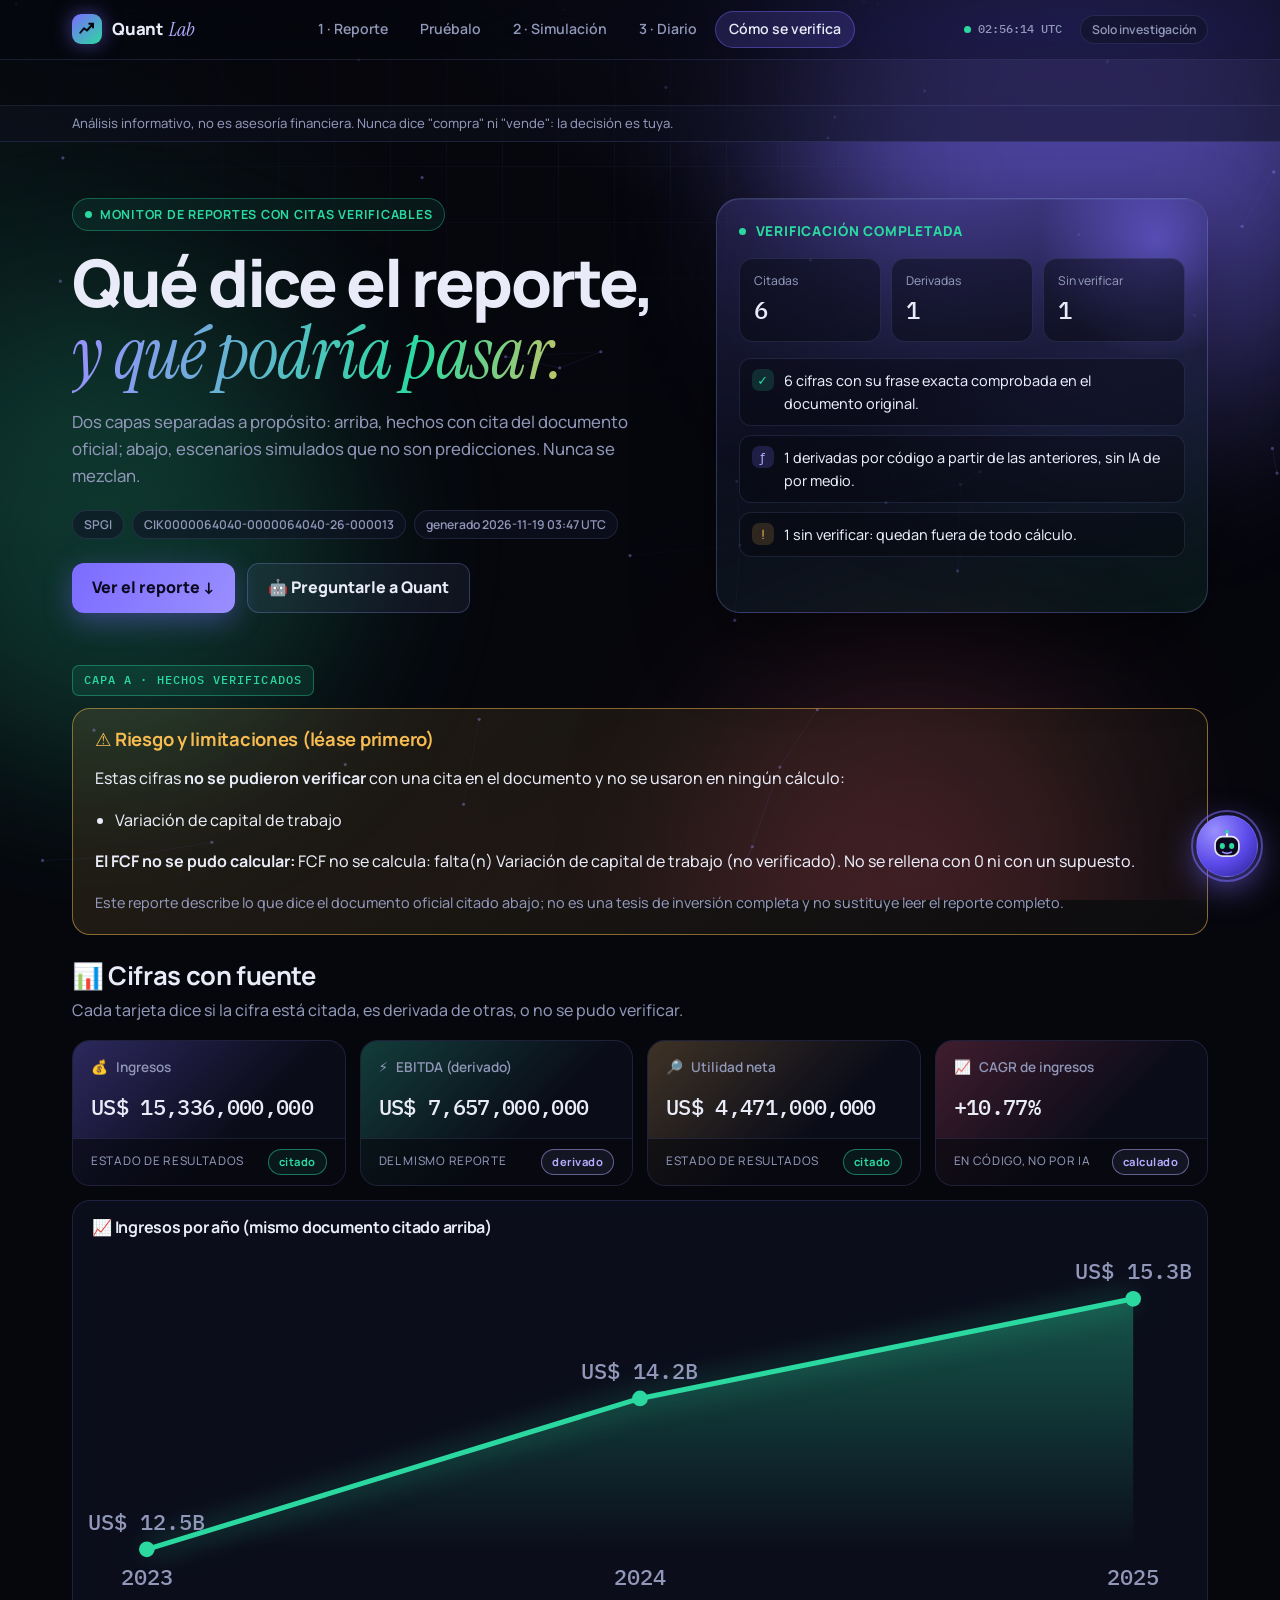
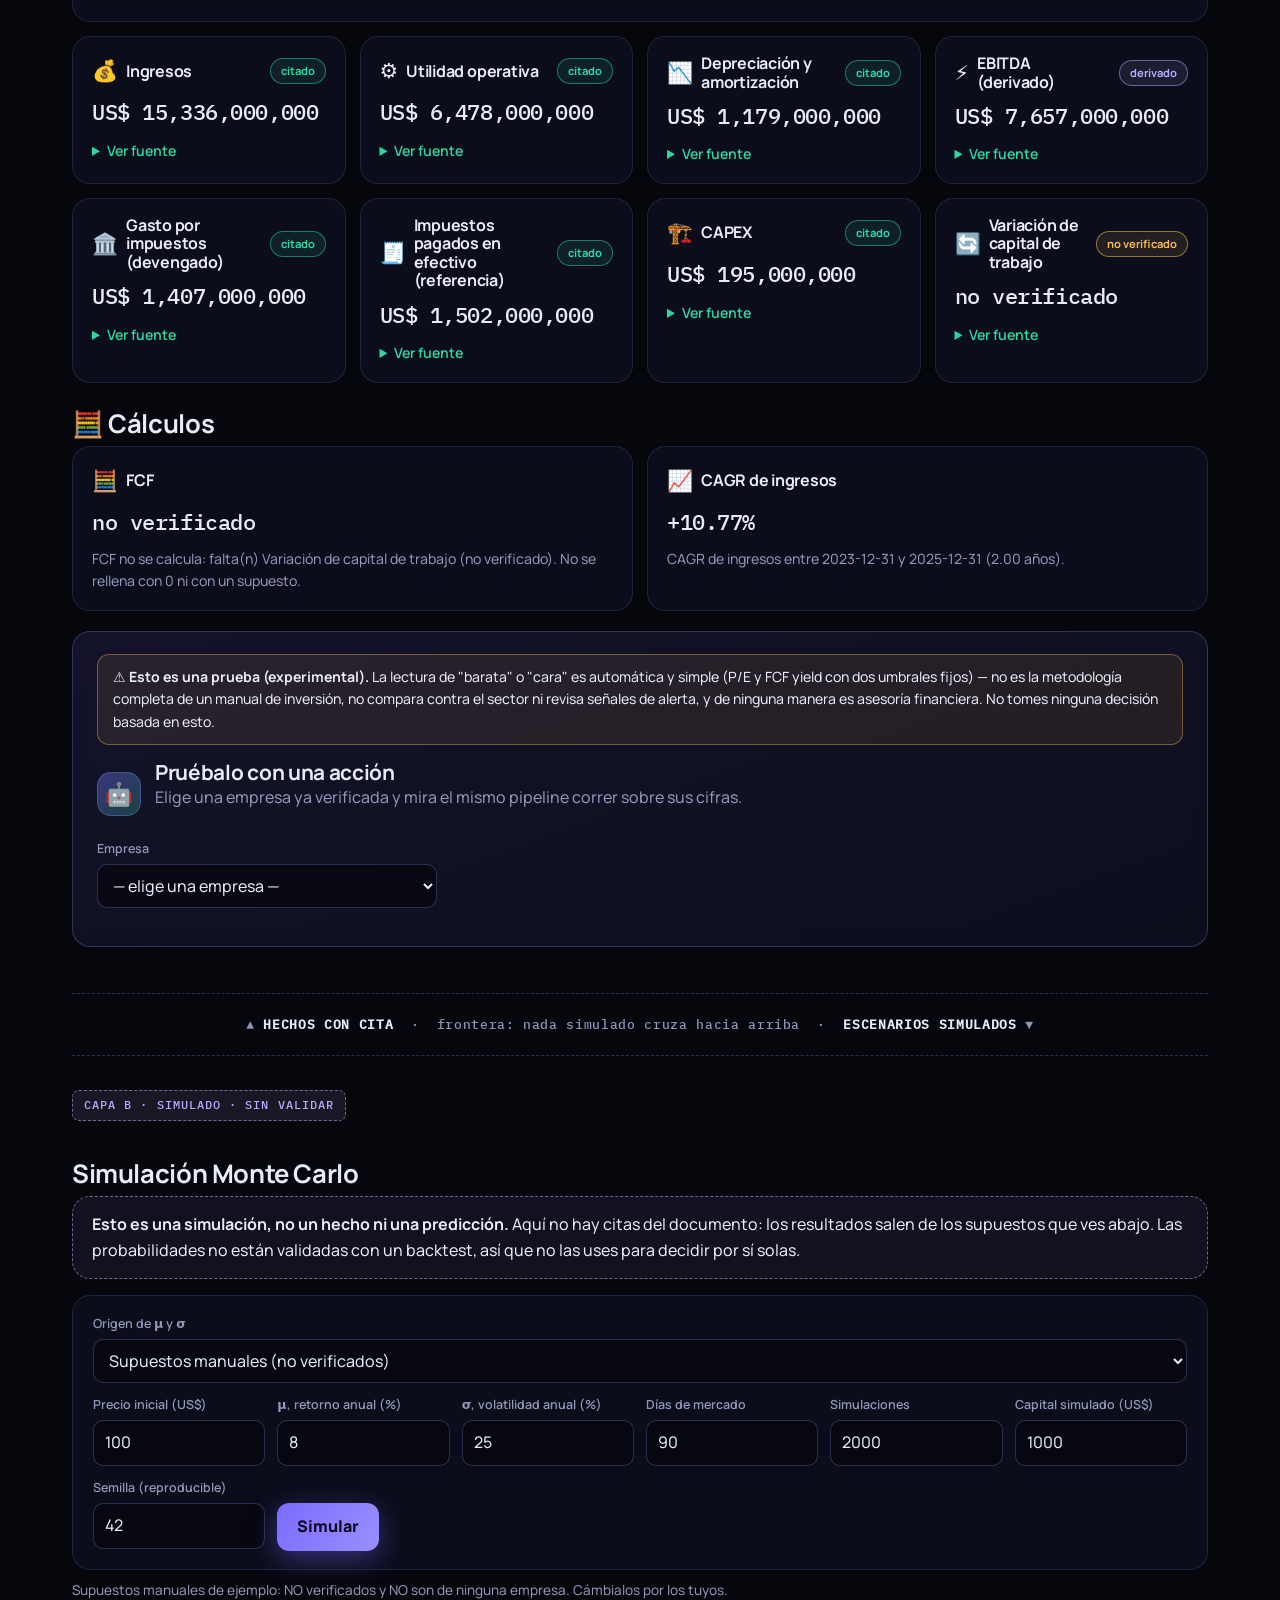
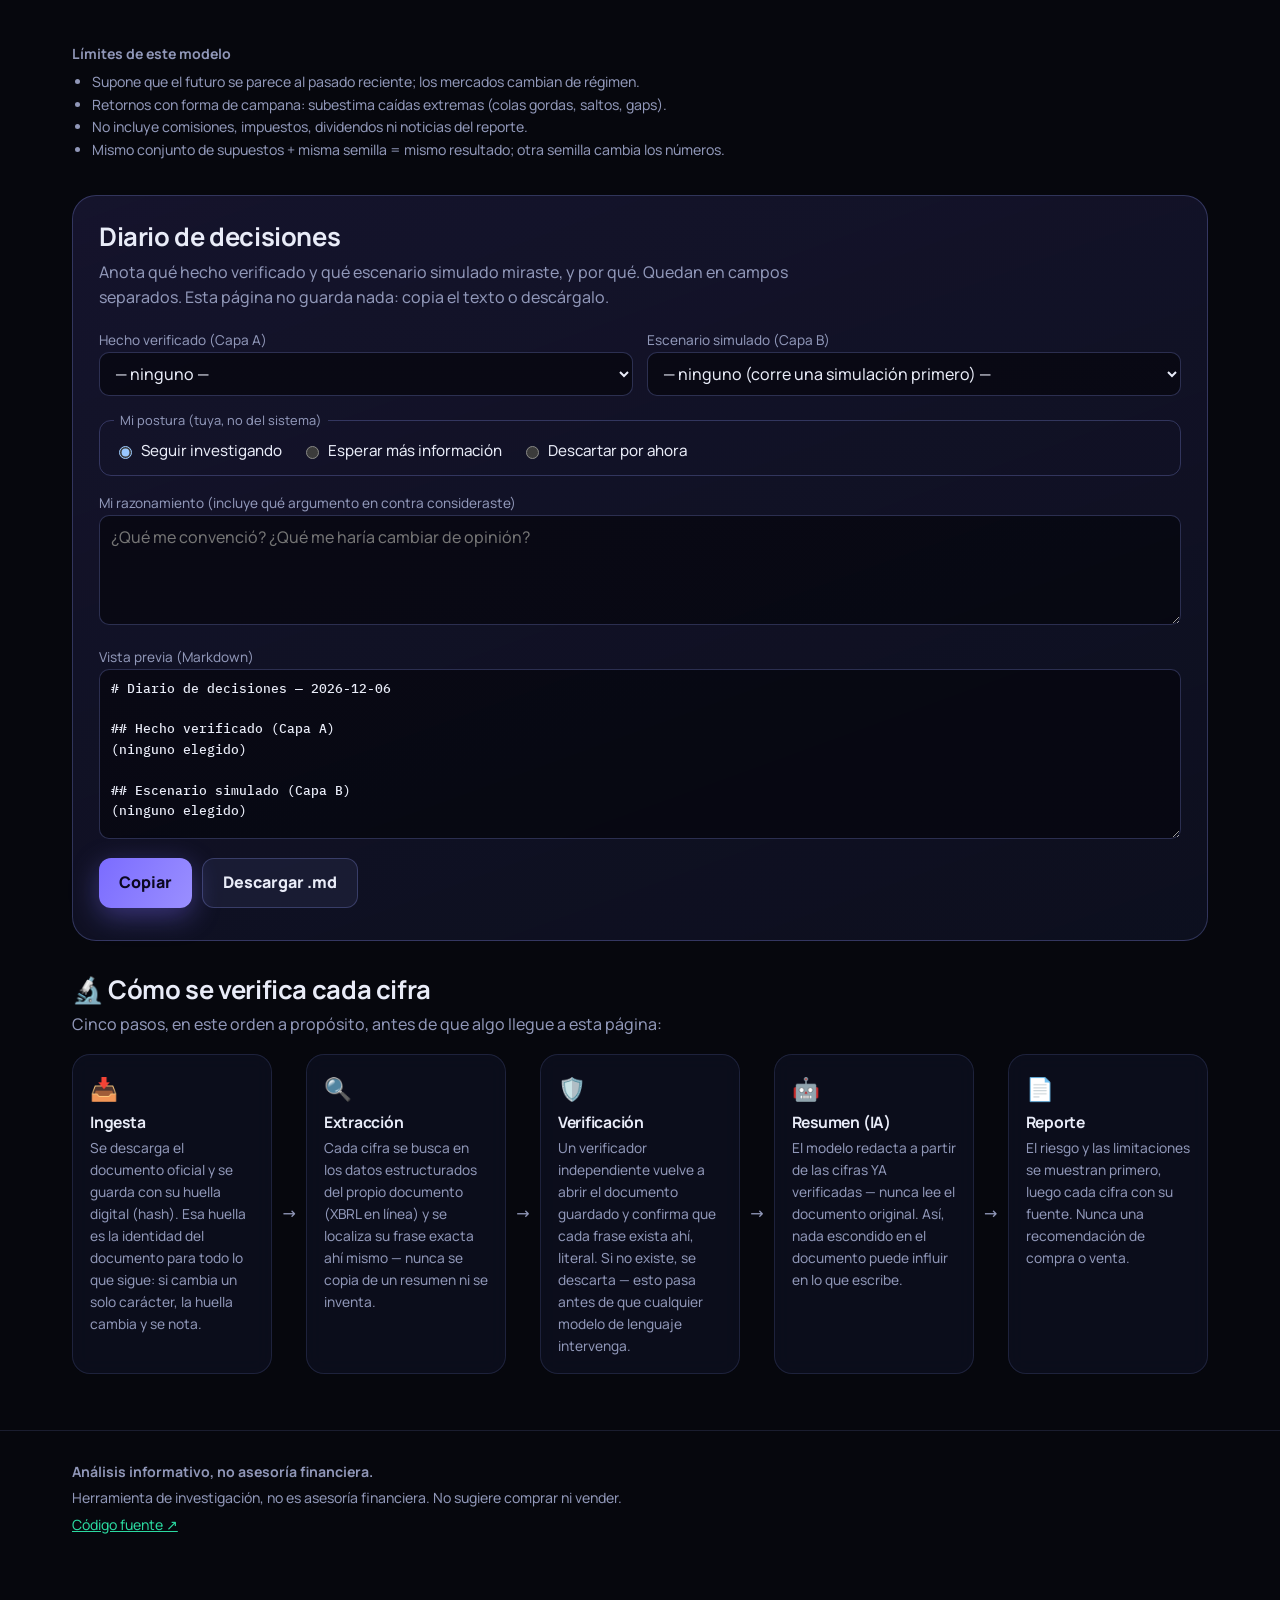
==== commit d9d95d53: "fix(site): keep iframe color-scheme default so TradingView widgets stay transparent The dark page co" ====
--- a/examples/reporte_ejemplo.html
+++ b/examples/reporte_ejemplo.html
@@ -100,6 +100,8 @@
 .pill { font-size: .76rem; font-weight: 600; padding: 4px 11px; border-radius: 999px; border: 1px solid var(--line); color: var(--muted); background: rgba(16, 19, 38, .6); white-space: nowrap; }
 .ticker { height: 46px; border-bottom: 1px solid var(--line); background: rgba(6, 7, 13, .5); }
 .ticker iframe { width: 100%; height: 46px; border: 0; display: block; }
+/* iframes keep the default color-scheme: if it differed from the child's, browsers paint an opaque white backdrop behind the transparent TradingView widgets */
+iframe { color-scheme: normal; }
 .strip { font-size: .82rem; color: var(--muted); border-bottom: 1px solid var(--line); background: rgba(13, 15, 30, .55); }
 .strip .wrap { padding-top: 7px; padding-bottom: 7px; }
 
@@ -402,7 +404,7 @@
       <div class="chips">
         <span class="pill">SPGI</span>
         <span class="pill">CIK0000064040-0000064040-26-000013</span>
-        <span class="pill">generado 2026-11-19 03:45 UTC</span>
+        <span class="pill">generado 2026-11-19 03:47 UTC</span>
       </div>
       <div class="hero-cta">
         <a class="btn" href="#reporte">Ver el reporte ↓</a>
